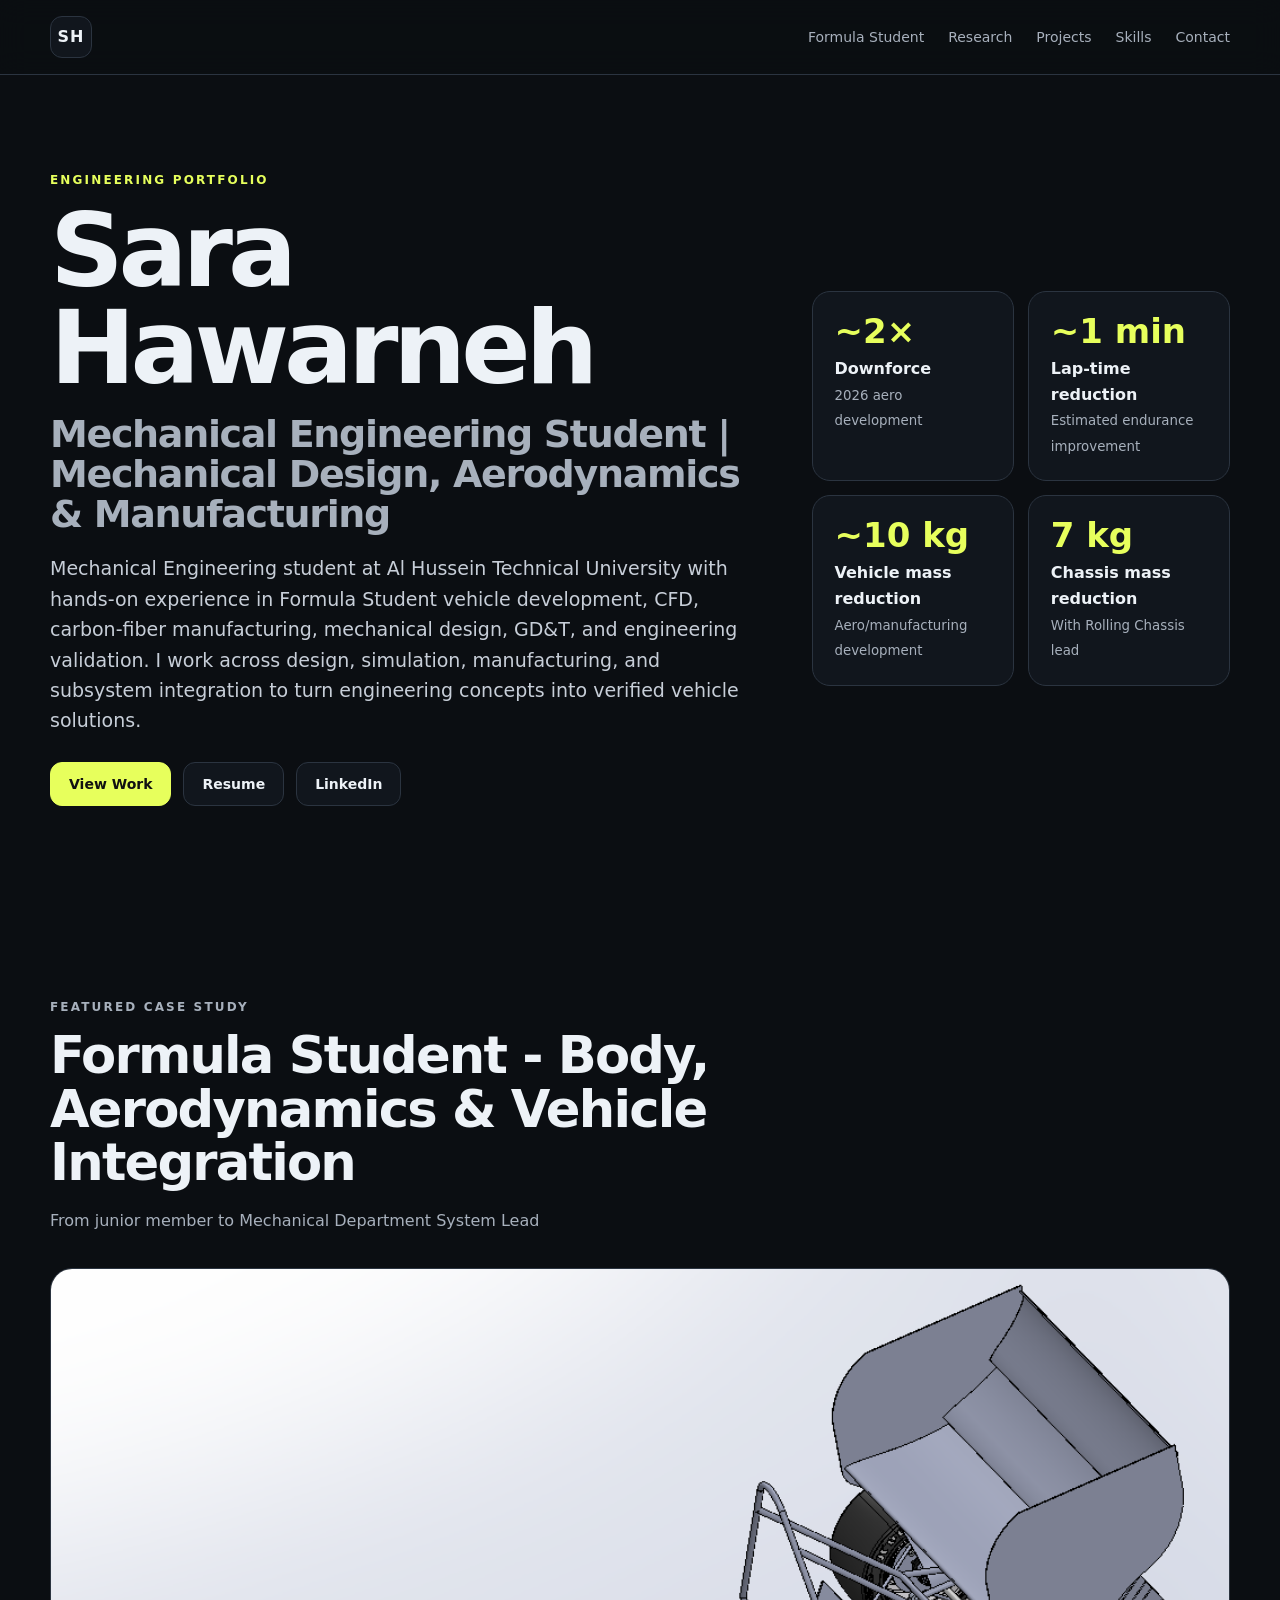
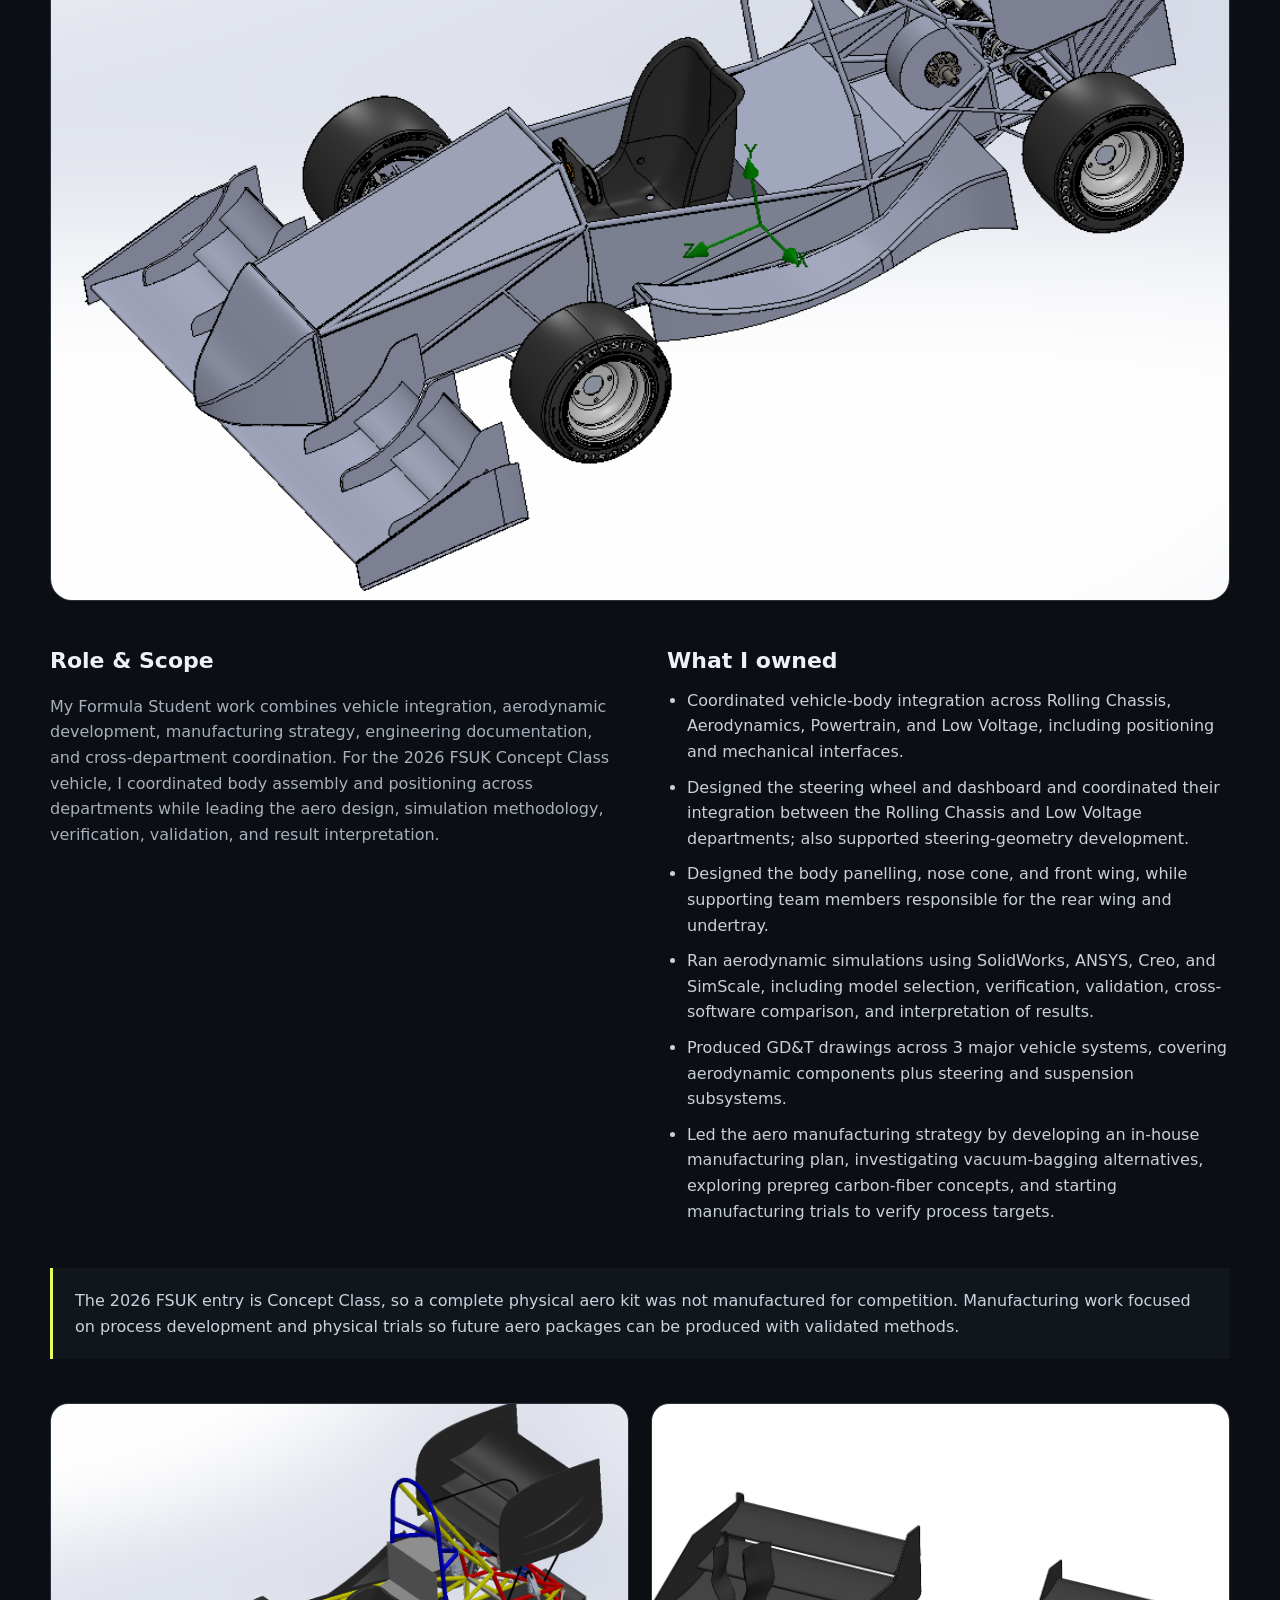
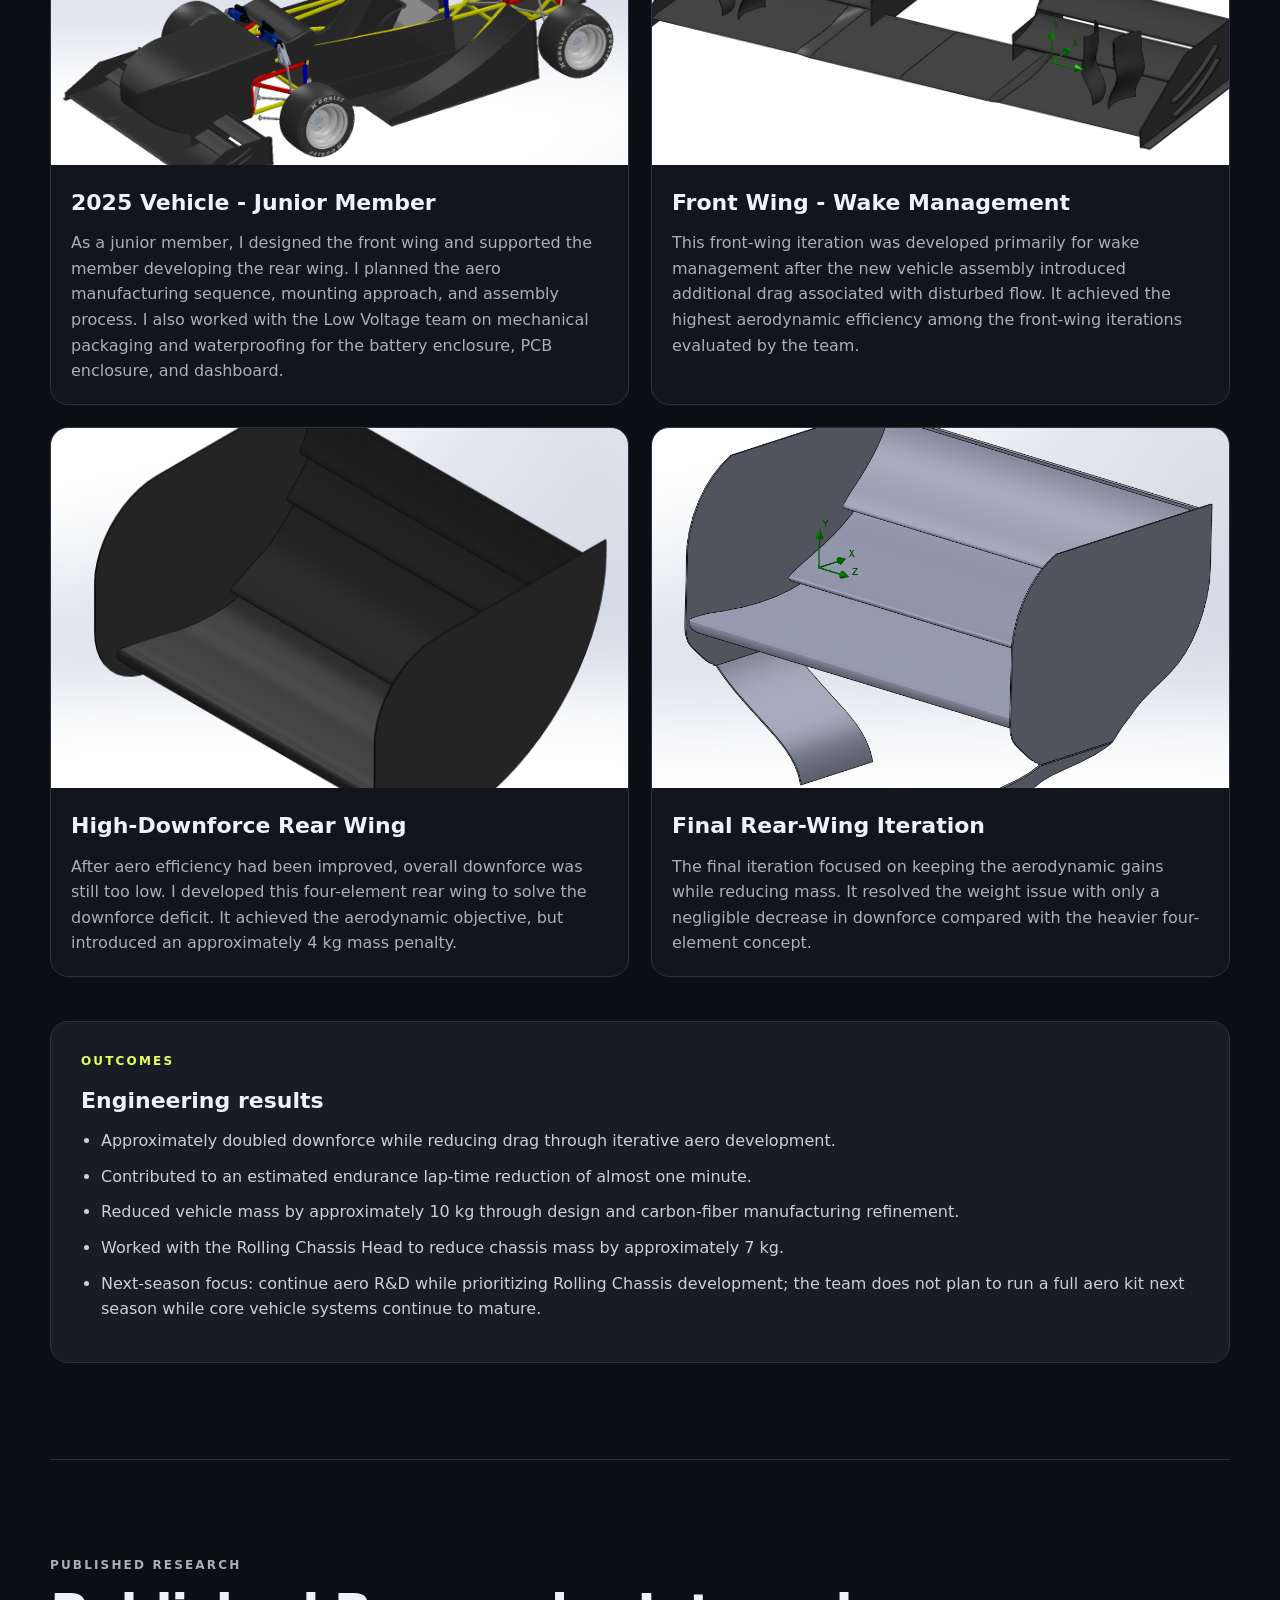
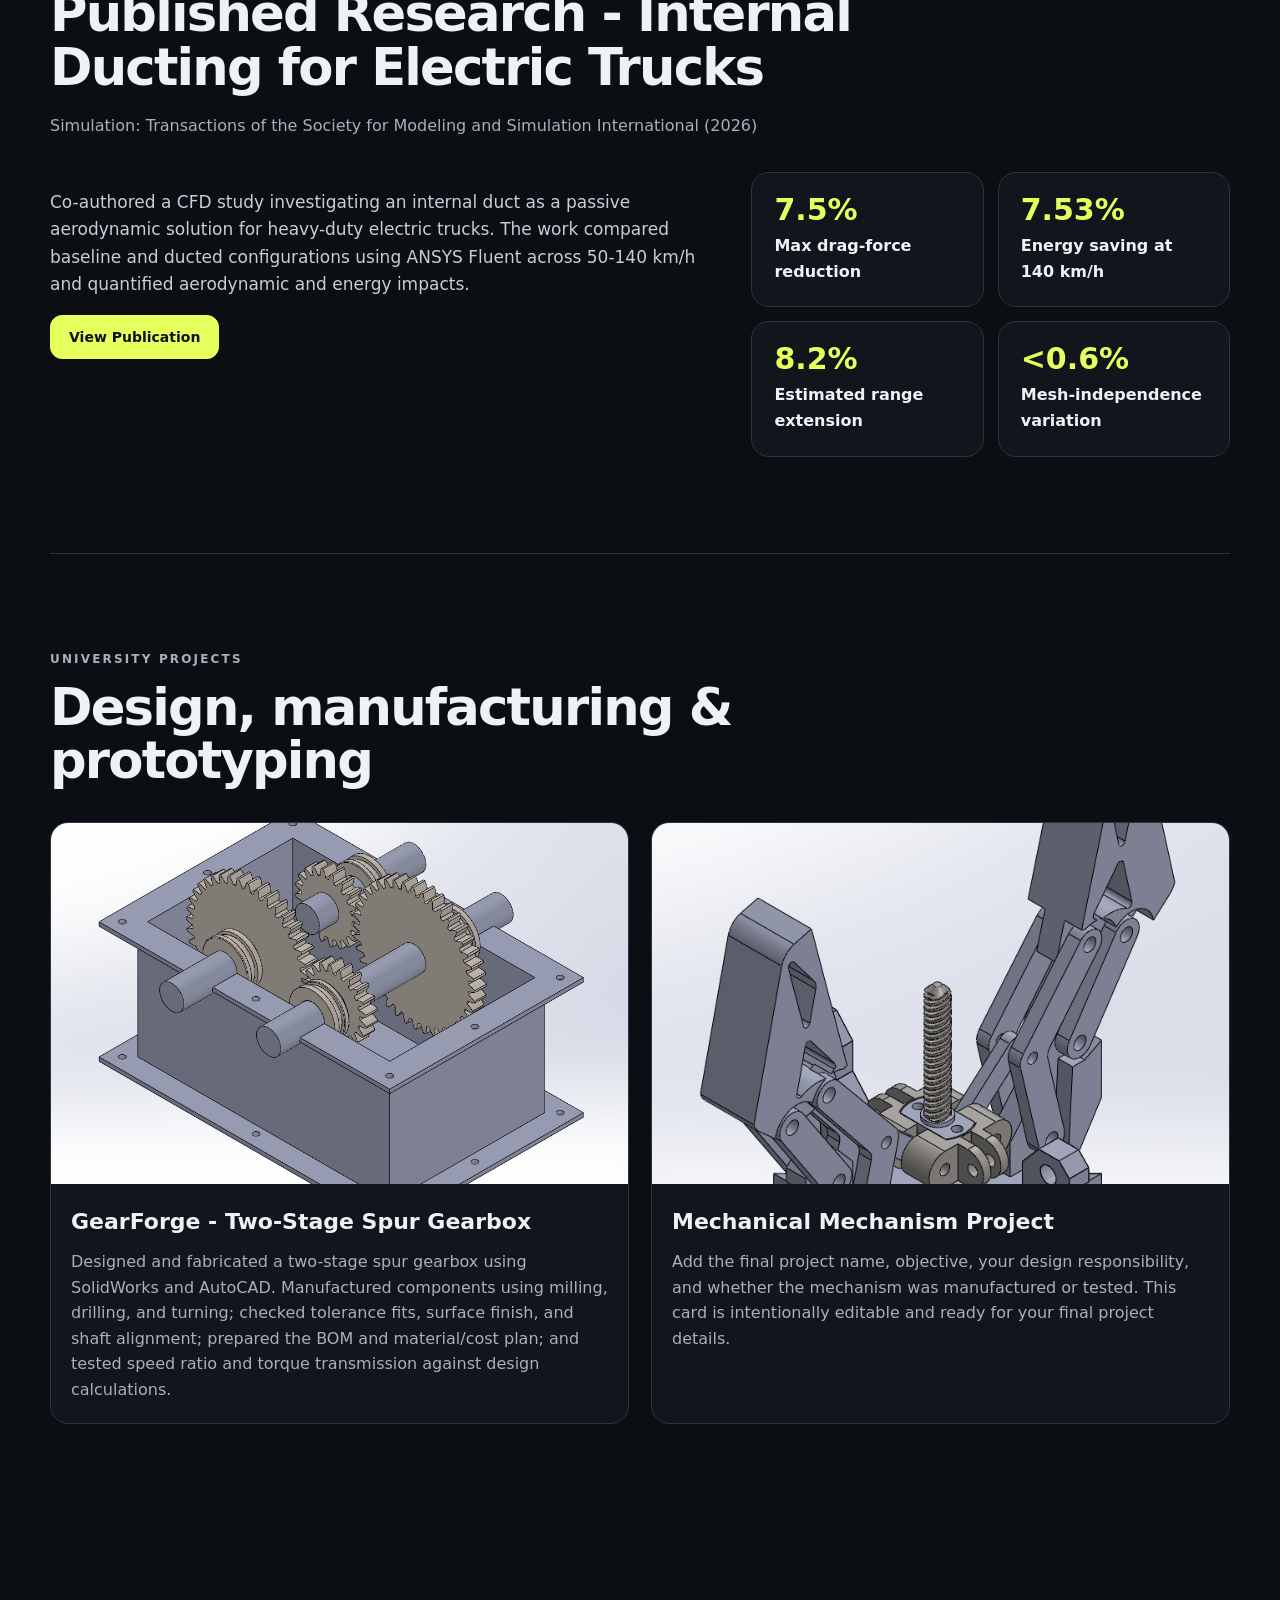
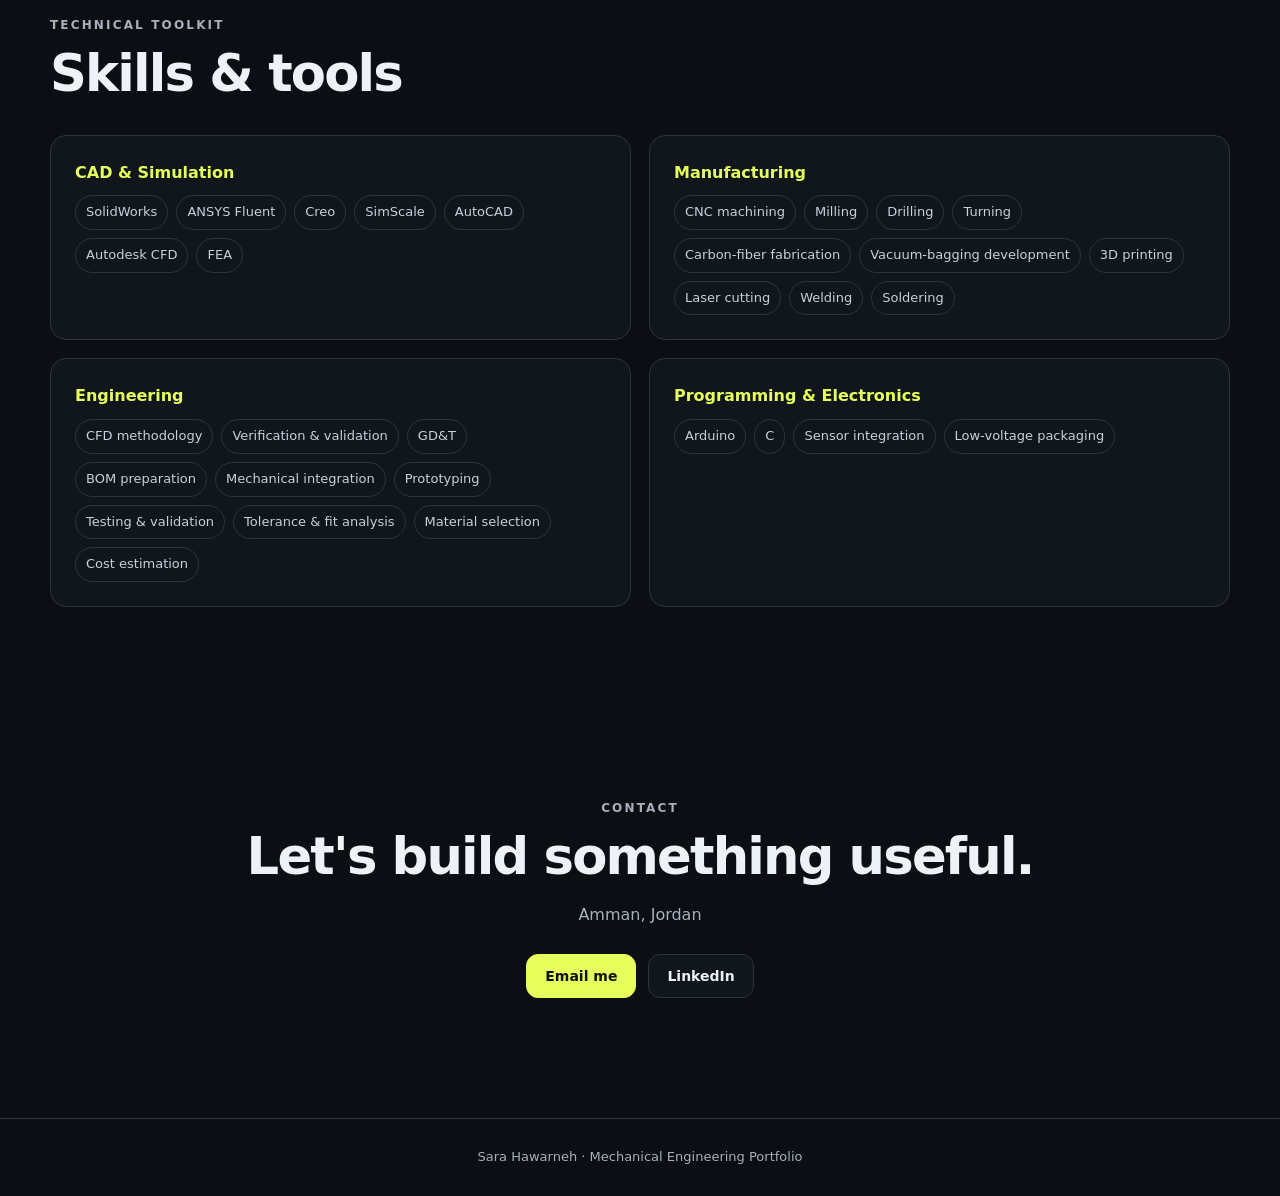
==== index.html @ 1d87c18b "Refresh portfolio assets and bypass cached placeholders" ====
<!doctype html>
<html lang="en">
<head>
  <meta charset="utf-8" />
  <meta name="viewport" content="width=device-width, initial-scale=1" />
  <meta name="description" content="Sara Hawarneh - Mechanical Engineering Portfolio" />
  <title>Sara Hawarneh | Engineering Portfolio</title>
  <link rel="stylesheet" href="styles.css?v=20260918-1735" />
</head>
<body>
  <header class="site-header">
    <a href="#top" class="brand">SH</a>
    <nav>
      <a href="#formula">Formula Student</a>
      <a href="#research">Research</a>
      <a href="#projects">Projects</a>
      <a href="#skills">Skills</a>
      <a href="#contact">Contact</a>
    </nav>
  </header>

  <main id="top">
    <section class="hero section-shell">
      <div class="hero-copy">
        <p class="eyebrow">ENGINEERING PORTFOLIO</p>
        <h1 id="name"></h1>
        <h2 id="role"></h2>
        <p id="intro" class="lede"></p>
        <div class="cta-row">
          <a class="button primary" href="#formula">View Work</a>
          <a id="resumeLink" class="button" href="#" target="_blank">Resume</a>
          <a id="linkedinLink" class="button" href="#" target="_blank" rel="noreferrer">LinkedIn</a>
        </div>
      </div>
      <div id="metricGrid" class="metric-grid"></div>
    </section>

    <section id="formula" class="case-study section-shell">
      <div class="section-heading">
        <p class="eyebrow">FEATURED CASE STUDY</p>
        <h2 id="fsTitle"></h2>
        <p id="fsSubtitle"></p>
      </div>
      <div class="hero-visual"><img id="fsHero" alt="2026 Formula Student body assembly" /></div>
      <div class="two-col narrative">
        <div>
          <h3>Role & Scope</h3>
          <p id="fsOverview"></p>
        </div>
        <div>
          <h3>What I owned</h3>
          <ul id="fsResponsibilities" class="clean-list"></ul>
        </div>
      </div>
      <div class="note" id="conceptNote"></div>
      <div id="developmentGrid" class="development-grid"></div>
      <div class="results-panel">
        <p class="eyebrow">OUTCOMES</p>
        <h3>Engineering results</h3>
        <ul id="fsResults" class="clean-list"></ul>
      </div>
    </section>

    <section id="research" class="section-shell research-block">
      <div class="section-heading">
        <p class="eyebrow">PUBLISHED RESEARCH</p>
        <h2 id="researchTitle"></h2>
        <p id="researchJournal"></p>
      </div>
      <div class="research-layout">
        <div>
          <p id="researchSummary" class="lede small"></p>
          <a id="doiLink" class="button primary" href="#" target="_blank" rel="noreferrer">View Publication</a>
        </div>
        <div id="researchMetrics" class="metric-grid compact"></div>
      </div>
    </section>

    <section id="projects" class="section-shell">
      <div class="section-heading">
        <p class="eyebrow">UNIVERSITY PROJECTS</p>
        <h2>Design, manufacturing & prototyping</h2>
      </div>
      <div id="projectGrid" class="project-grid"></div>
    </section>

    <section id="skills" class="section-shell">
      <div class="section-heading">
        <p class="eyebrow">TECHNICAL TOOLKIT</p>
        <h2>Skills & tools</h2>
      </div>
      <div id="skillsGrid" class="skills-grid"></div>
    </section>

    <section id="contact" class="section-shell contact-block">
      <p class="eyebrow">CONTACT</p>
      <h2>Let's build something useful.</h2>
      <p id="location"></p>
      <div class="cta-row">
        <a id="emailLink" class="button primary" href="#">Email me</a>
        <a id="linkedinLink2" class="button" href="#" target="_blank" rel="noreferrer">LinkedIn</a>
      </div>
    </section>
  </main>

  <footer><span id="footerName"></span> · Mechanical Engineering Portfolio</footer>
  <script src="content.js?v=20260918-1735"></script>
  <script src="script.js?v=20260918-1735"></script>
</body>
</html>
---- styles.css ----
:root {
  --bg: #0b0e12;
  --panel: #11161d;
  --panel-2: #171d25;
  --text: #edf2f7;
  --muted: #a7b0bc;
  --line: #2b3440;
  --accent: #e7ff5c;
  --accent-soft: #cde84e;
  --max: 1180px;
}
* { box-sizing: border-box; }
html { scroll-behavior: smooth; }
body { margin: 0; font-family: Inter, ui-sans-serif, system-ui, -apple-system, BlinkMacSystemFont, "Segoe UI", sans-serif; background: var(--bg); color: var(--text); line-height: 1.6; }
a { color: inherit; text-decoration: none; }
img { width: 100%; display: block; }
.site-header { position: sticky; top: 0; z-index: 20; display: flex; align-items: center; justify-content: space-between; padding: 16px max(24px, calc((100vw - var(--max)) / 2)); background: color-mix(in srgb, var(--bg) 86%, transparent); border-bottom: 1px solid var(--line); backdrop-filter: blur(14px); }
.brand { width: 42px; height: 42px; border: 1px solid var(--line); border-radius: 12px; display: grid; place-items: center; font-weight: 800; letter-spacing: .06em; background: var(--panel); }
nav { display: flex; gap: 24px; font-size: 14px; color: var(--muted); }
nav a:hover { color: var(--text); }
.section-shell { width: min(var(--max), calc(100% - 40px)); margin: 0 auto; padding: 96px 0; }
.hero { min-height: 82vh; display: grid; grid-template-columns: 1.25fr .75fr; gap: 64px; align-items: center; }
.eyebrow { color: var(--accent); font-size: 12px; letter-spacing: .18em; font-weight: 800; margin: 0 0 12px; }
h1 { font-size: clamp(54px, 8vw, 104px); line-height: .95; letter-spacing: -.05em; margin: 0 0 18px; }
h2 { font-size: clamp(30px, 4vw, 52px); line-height: 1.05; letter-spacing: -.035em; margin: 0 0 18px; }
h3 { font-size: 22px; margin: 0 0 10px; }
.hero h2 { color: var(--muted); max-width: 760px; font-size: clamp(24px, 3vw, 38px); }
.lede { color: #c7ced8; font-size: 19px; max-width: 820px; }
.lede.small { font-size: 17px; }
.cta-row { display: flex; flex-wrap: wrap; gap: 12px; margin-top: 26px; }
.button { display: inline-flex; align-items: center; justify-content: center; min-height: 44px; padding: 0 18px; border: 1px solid var(--line); border-radius: 12px; background: var(--panel); font-weight: 700; font-size: 14px; }
.button:hover { border-color: #55606d; transform: translateY(-1px); }
.button.primary { background: var(--accent); color: #111; border-color: var(--accent); }
.metric-grid { display: grid; grid-template-columns: repeat(2, 1fr); gap: 14px; }
.metric-card { padding: 22px; border: 1px solid var(--line); background: var(--panel); border-radius: 18px; }
.metric-card strong { display: block; font-size: 34px; line-height: 1; color: var(--accent); margin-bottom: 8px; }
.metric-card span { display: block; font-weight: 700; }
.metric-card small { color: var(--muted); }
.section-heading { max-width: 860px; margin-bottom: 34px; }
.section-heading p { color: var(--muted); }
.hero-visual { border-radius: 22px; overflow: hidden; border: 1px solid var(--line); background: #e9edf4; }
.two-col { display: grid; grid-template-columns: 1fr 1fr; gap: 54px; }
.narrative { margin-top: 42px; }
.narrative p { color: var(--muted); }
.clean-list { margin: 0; padding-left: 20px; color: #c9d0d9; }
.clean-list li { margin-bottom: 10px; }
.note { margin: 34px 0 0; padding: 20px 22px; border-left: 3px solid var(--accent); background: var(--panel); color: #cbd2db; }
.development-grid { display: grid; grid-template-columns: repeat(2, 1fr); gap: 22px; margin-top: 44px; }
.dev-card, .project-card { border: 1px solid var(--line); background: var(--panel); border-radius: 18px; overflow: hidden; }
.dev-card img, .project-card img { aspect-ratio: 16/10; object-fit: cover; background: #eef1f6; }
.card-copy { padding: 20px; }
.card-copy p { color: var(--muted); margin: 8px 0 0; }
.results-panel { margin-top: 44px; padding: 30px; border-radius: 18px; background: var(--panel-2); border: 1px solid var(--line); }
.research-block { border-top: 1px solid var(--line); border-bottom: 1px solid var(--line); }
.research-layout { display: grid; grid-template-columns: 1.15fr .85fr; gap: 54px; align-items: start; }
.metric-grid.compact .metric-card strong { font-size: 30px; }
.project-grid { display: grid; grid-template-columns: repeat(2, 1fr); gap: 22px; }
.skills-grid { display: grid; grid-template-columns: repeat(2, 1fr); gap: 18px; }
.skill-card { padding: 24px; border: 1px solid var(--line); background: var(--panel); border-radius: 16px; }
.skill-card h3 { color: var(--accent); font-size: 16px; }
.tags { display: flex; flex-wrap: wrap; gap: 8px; }
.tag { border: 1px solid var(--line); padding: 6px 10px; border-radius: 999px; color: #c8d0da; font-size: 13px; }
.contact-block { text-align: center; padding-bottom: 120px; }
.contact-block .cta-row { justify-content: center; }
.contact-block p { color: var(--muted); }
footer { border-top: 1px solid var(--line); text-align: center; color: var(--muted); padding: 28px 20px; font-size: 13px; }
@media (max-width: 820px) { nav { display: none; } .hero, .two-col, .research-layout { grid-template-columns: 1fr; } .hero { min-height: auto; padding-top: 72px; } .development-grid, .project-grid, .skills-grid { grid-template-columns: 1fr; } .metric-grid { grid-template-columns: repeat(2, 1fr); } .section-shell { padding: 72px 0; } }
@media (max-width: 520px) { .metric-grid { grid-template-columns: 1fr; } .section-shell { width: min(100% - 28px, var(--max)); } }
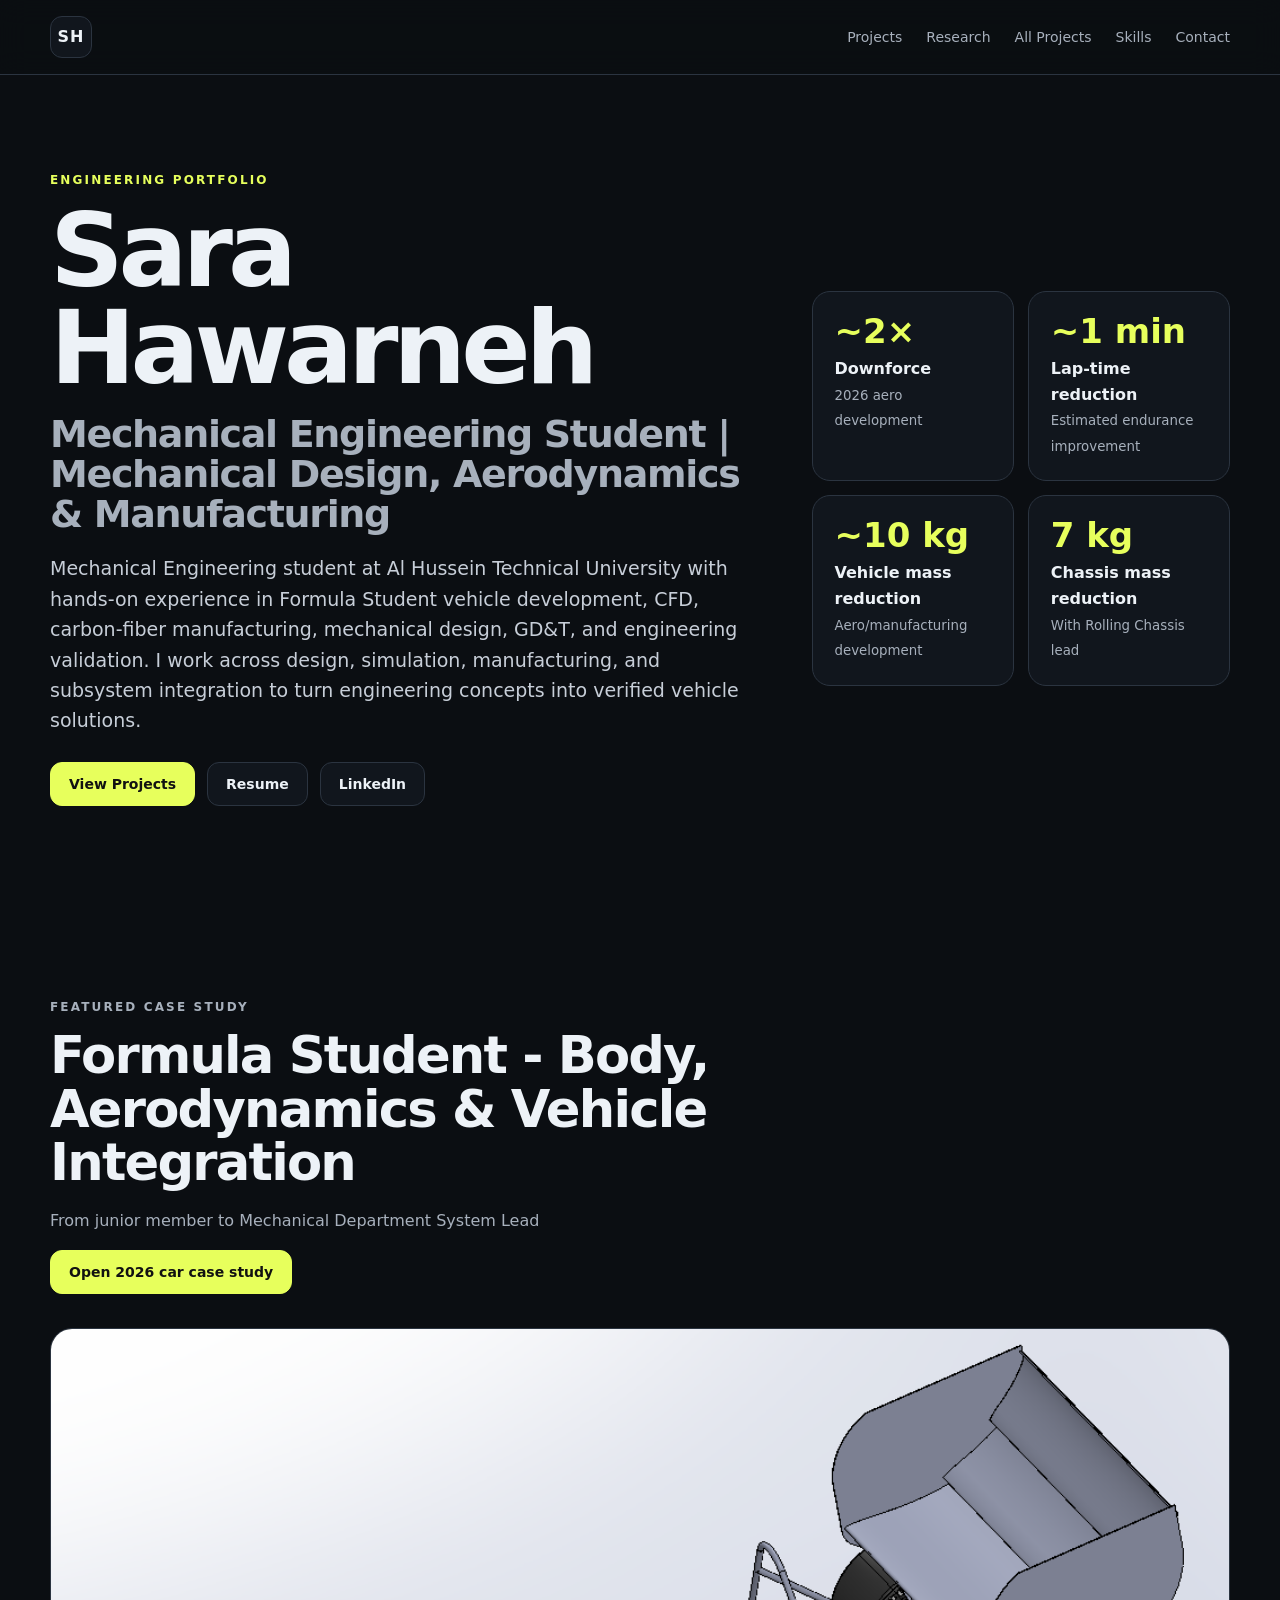
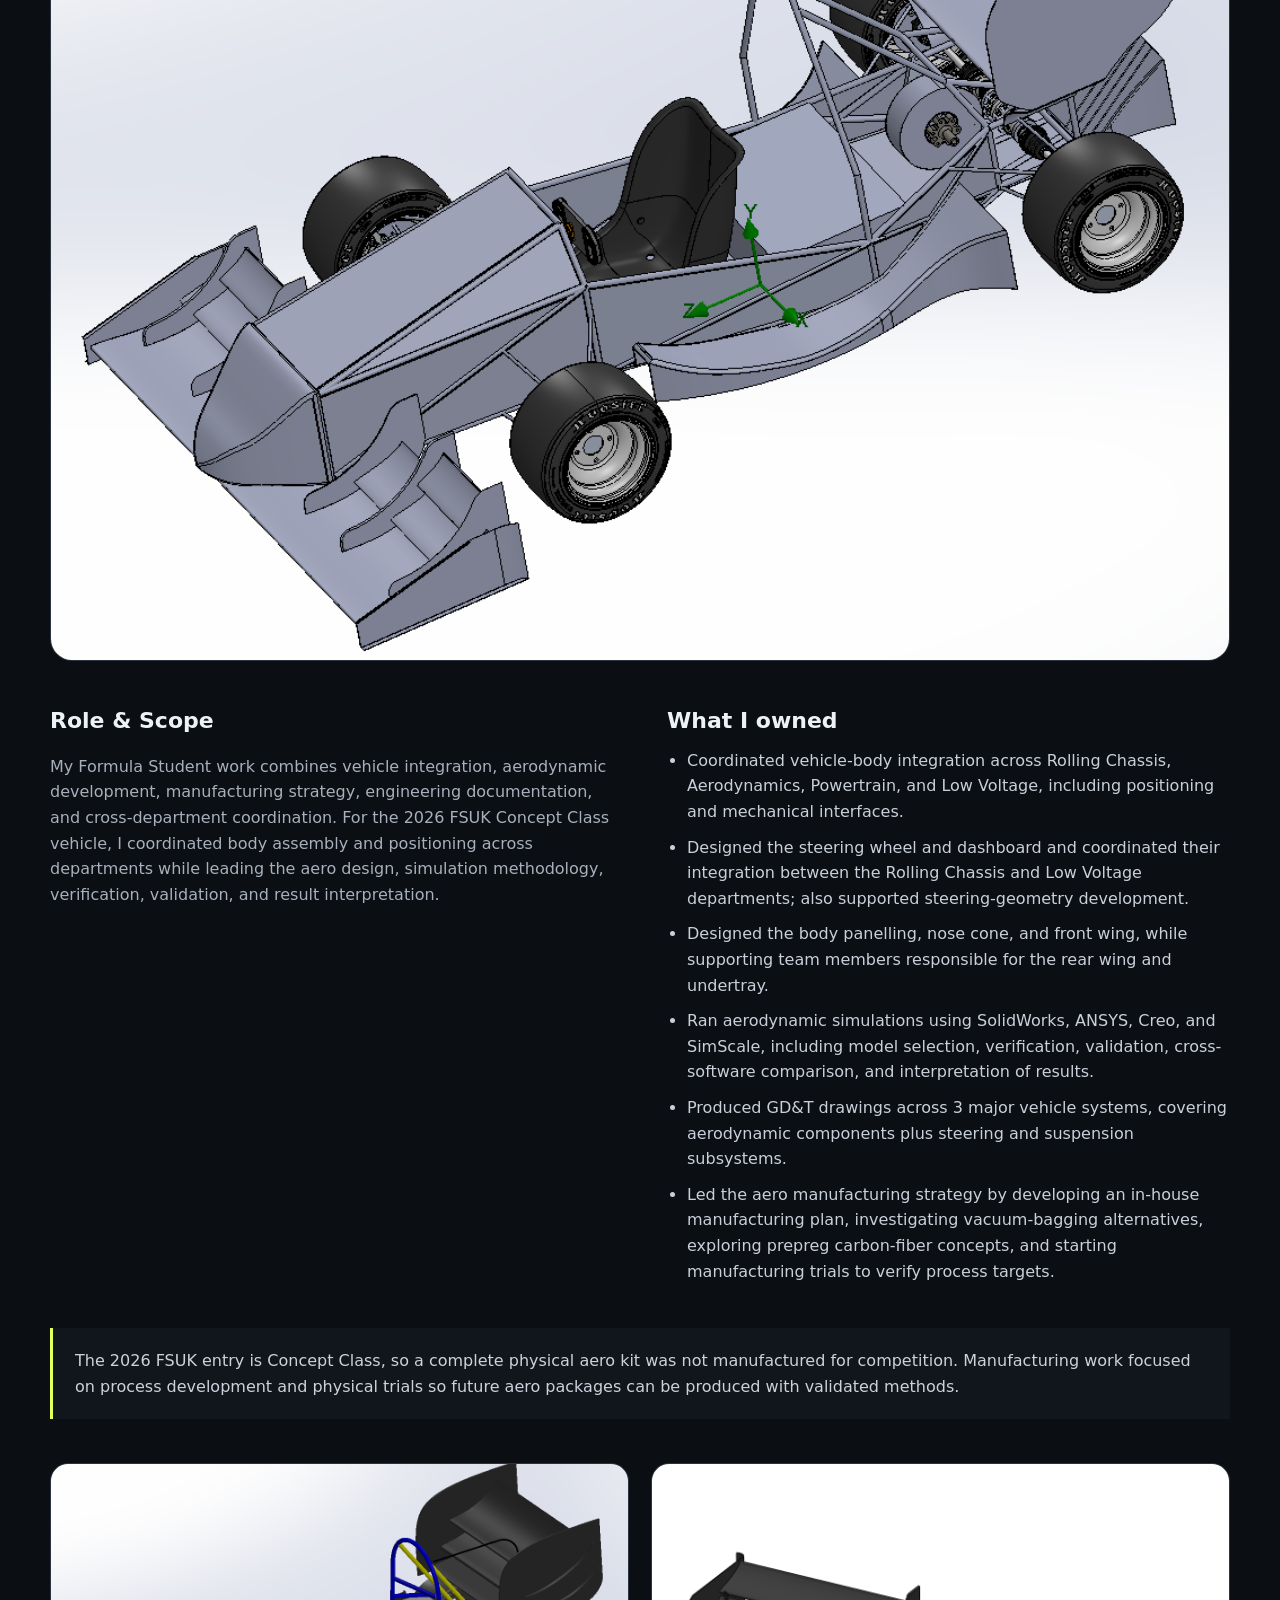
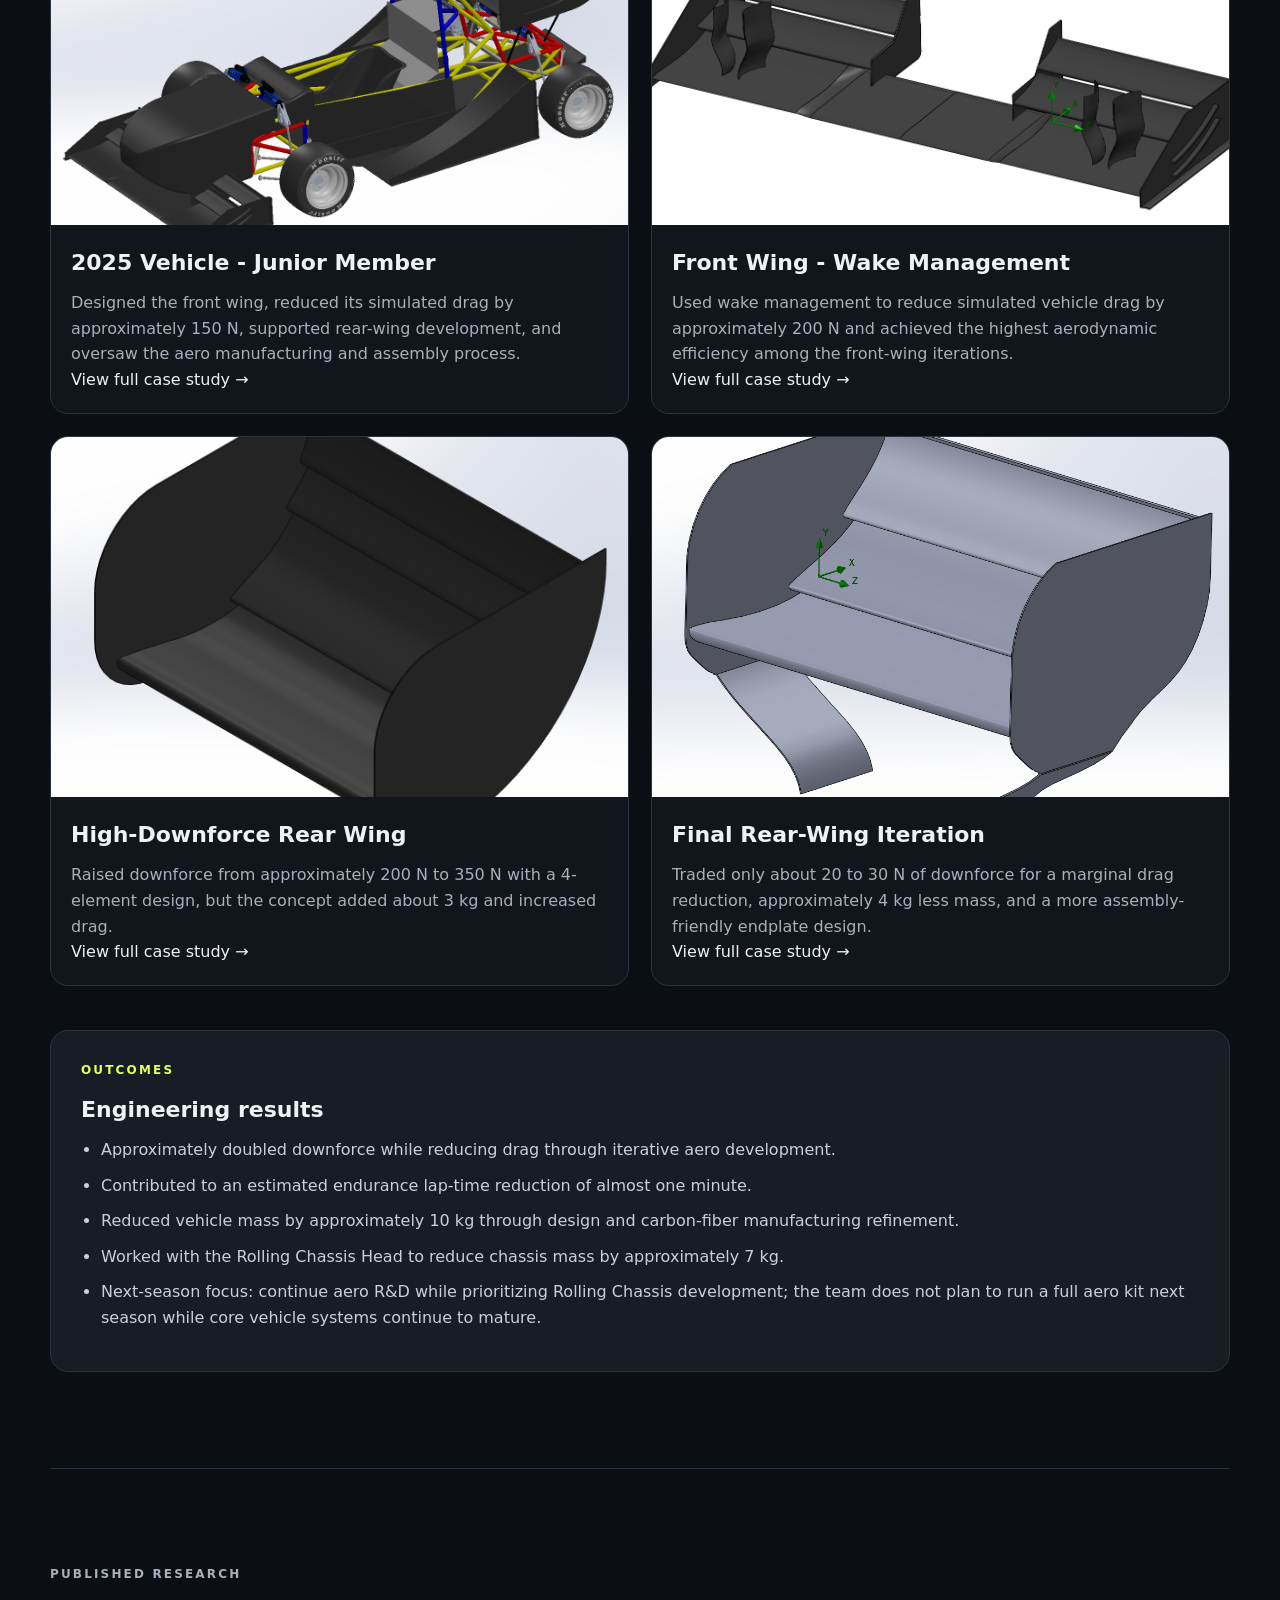
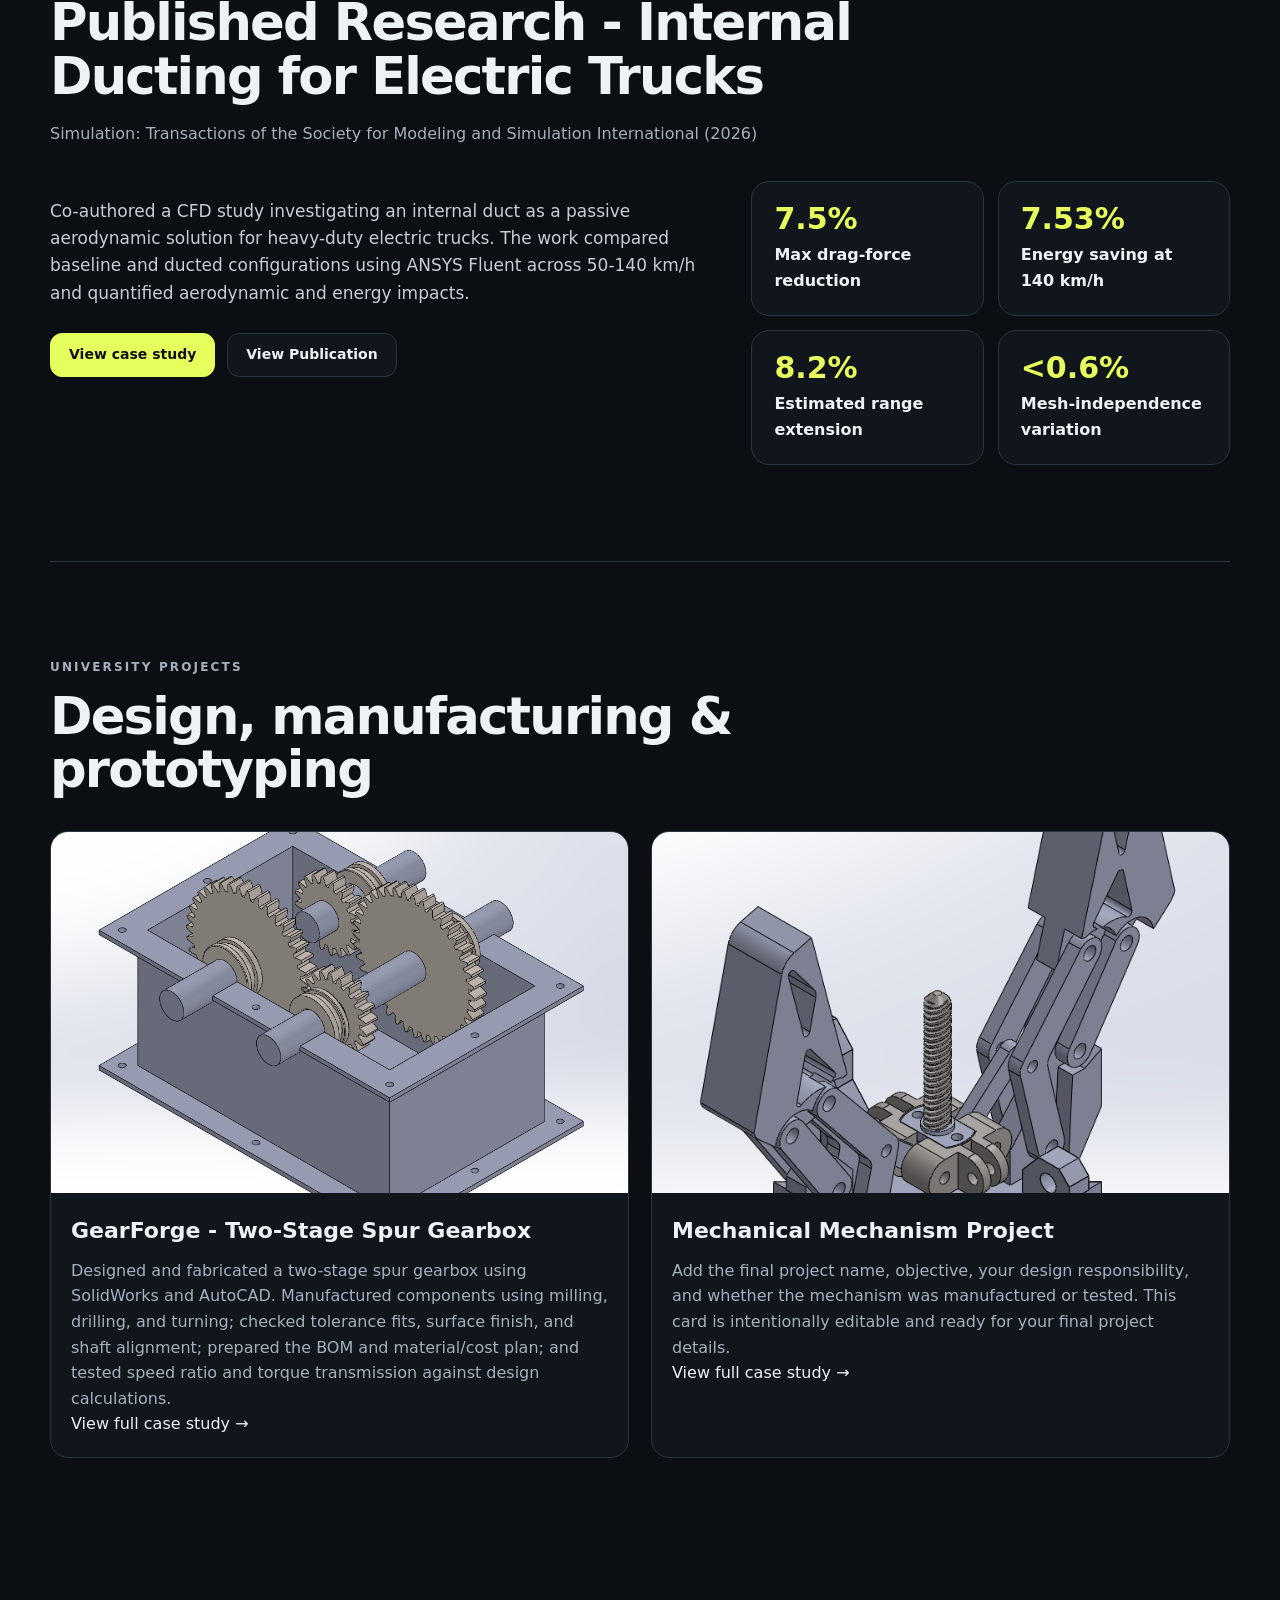
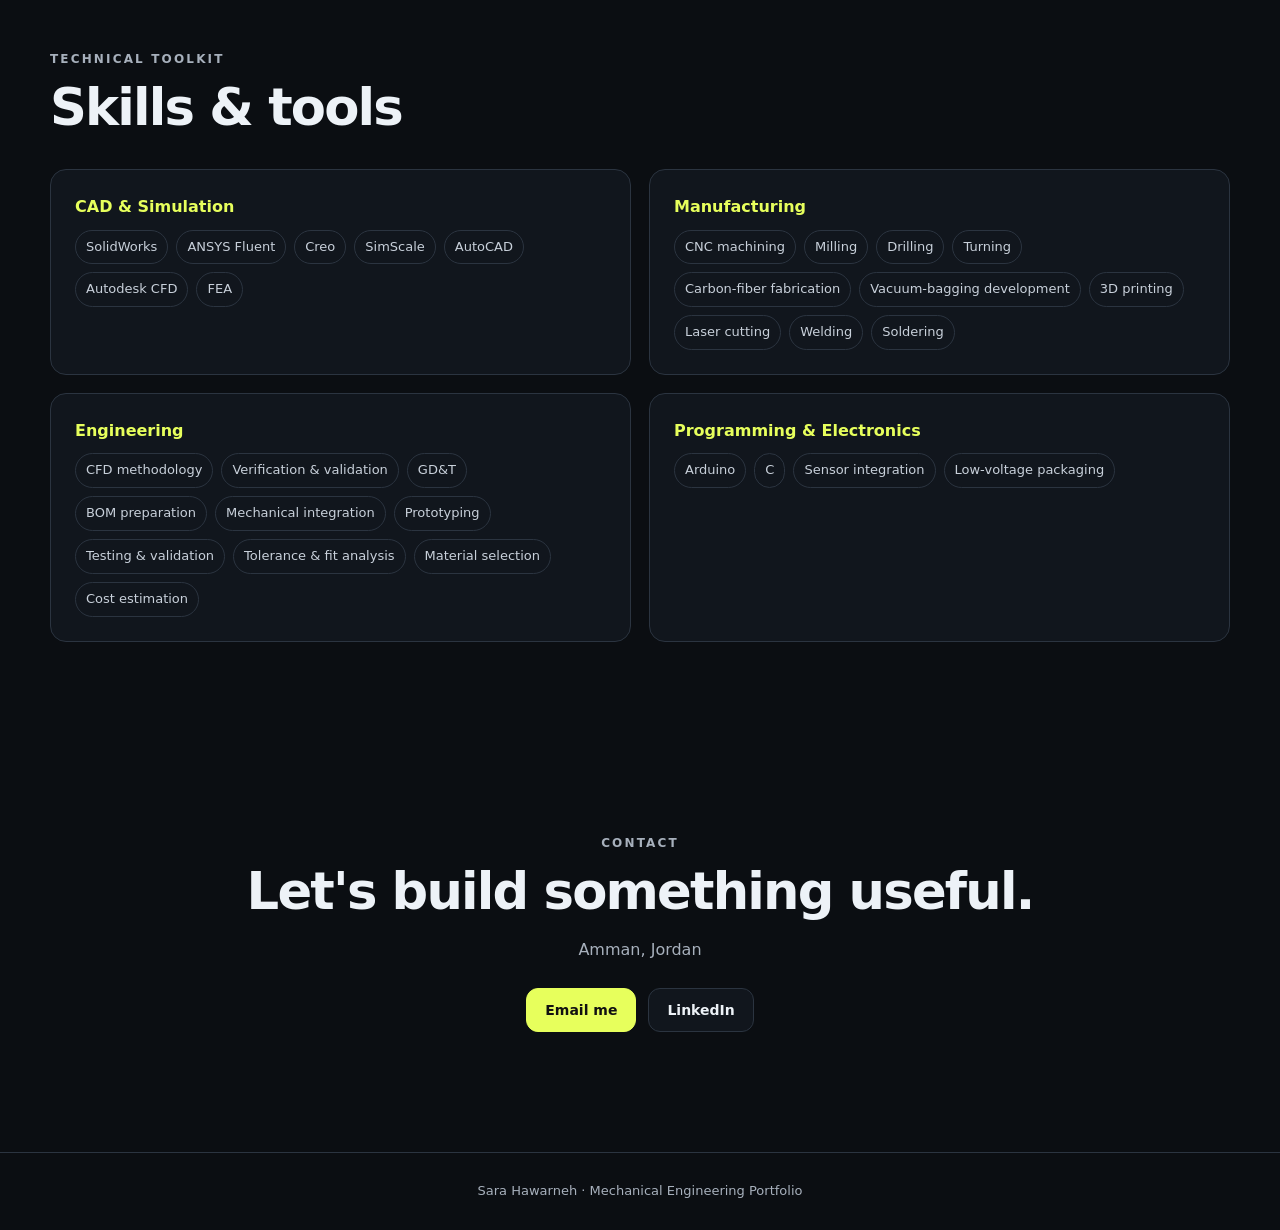
==== commit aeb08a2a: "Add project navigation and case-study links" ====
--- a/index.html
+++ b/index.html
@@ -5,15 +5,15 @@
   <meta name="viewport" content="width=device-width, initial-scale=1" />
   <meta name="description" content="Sara Hawarneh - Mechanical Engineering Portfolio" />
   <title>Sara Hawarneh | Engineering Portfolio</title>
-  <link rel="stylesheet" href="styles.css?v=20260918-1735" />
+  <link rel="stylesheet" href="styles.css?v=20260918-1805" />
 </head>
 <body>
   <header class="site-header">
     <a href="#top" class="brand">SH</a>
     <nav>
-      <a href="#formula">Formula Student</a>
+      <a href="projects.html">Projects</a>
       <a href="#research">Research</a>
-      <a href="#projects">Projects</a>
+      <a href="projects.html">All Projects</a>
       <a href="#skills">Skills</a>
       <a href="#contact">Contact</a>
     </nav>
@@ -27,7 +27,7 @@
         <h2 id="role"></h2>
         <p id="intro" class="lede"></p>
         <div class="cta-row">
-          <a class="button primary" href="#formula">View Work</a>
+          <a class="button primary" href="projects.html">View Projects</a>
           <a id="resumeLink" class="button" href="#" target="_blank">Resume</a>
           <a id="linkedinLink" class="button" href="#" target="_blank" rel="noreferrer">LinkedIn</a>
         </div>
@@ -39,7 +39,7 @@
       <div class="section-heading">
         <p class="eyebrow">FEATURED CASE STUDY</p>
         <h2 id="fsTitle"></h2>
-        <p id="fsSubtitle"></p>
+        <p id="fsSubtitle"></p><p><a class="button primary" href="projects/2026-formula-student.html">Open 2026 car case study</a></p>
       </div>
       <div class="hero-visual"><img id="fsHero" alt="2026 Formula Student body assembly" /></div>
       <div class="two-col narrative">
@@ -70,7 +70,7 @@
       <div class="research-layout">
         <div>
           <p id="researchSummary" class="lede small"></p>
-          <a id="doiLink" class="button primary" href="#" target="_blank" rel="noreferrer">View Publication</a>
+          <div class="cta-row"><a class="button primary" href="projects/published-research.html">View case study</a><a id="doiLink" class="button" href="#" target="_blank" rel="noreferrer">View Publication</a></div>
         </div>
         <div id="researchMetrics" class="metric-grid compact"></div>
       </div>
@@ -104,7 +104,8 @@
   </main>
 
   <footer><span id="footerName"></span> · Mechanical Engineering Portfolio</footer>
-  <script src="content.js?v=20260918-1735"></script>
-  <script src="script.js?v=20260918-1735"></script>
+  <script src="content.js?v=20260918-1805"></script>
+  <script src="script.js?v=20260918-1805"></script>
+  <!-- clean redeploy after custom domain removal -->
 </body>
 </html>
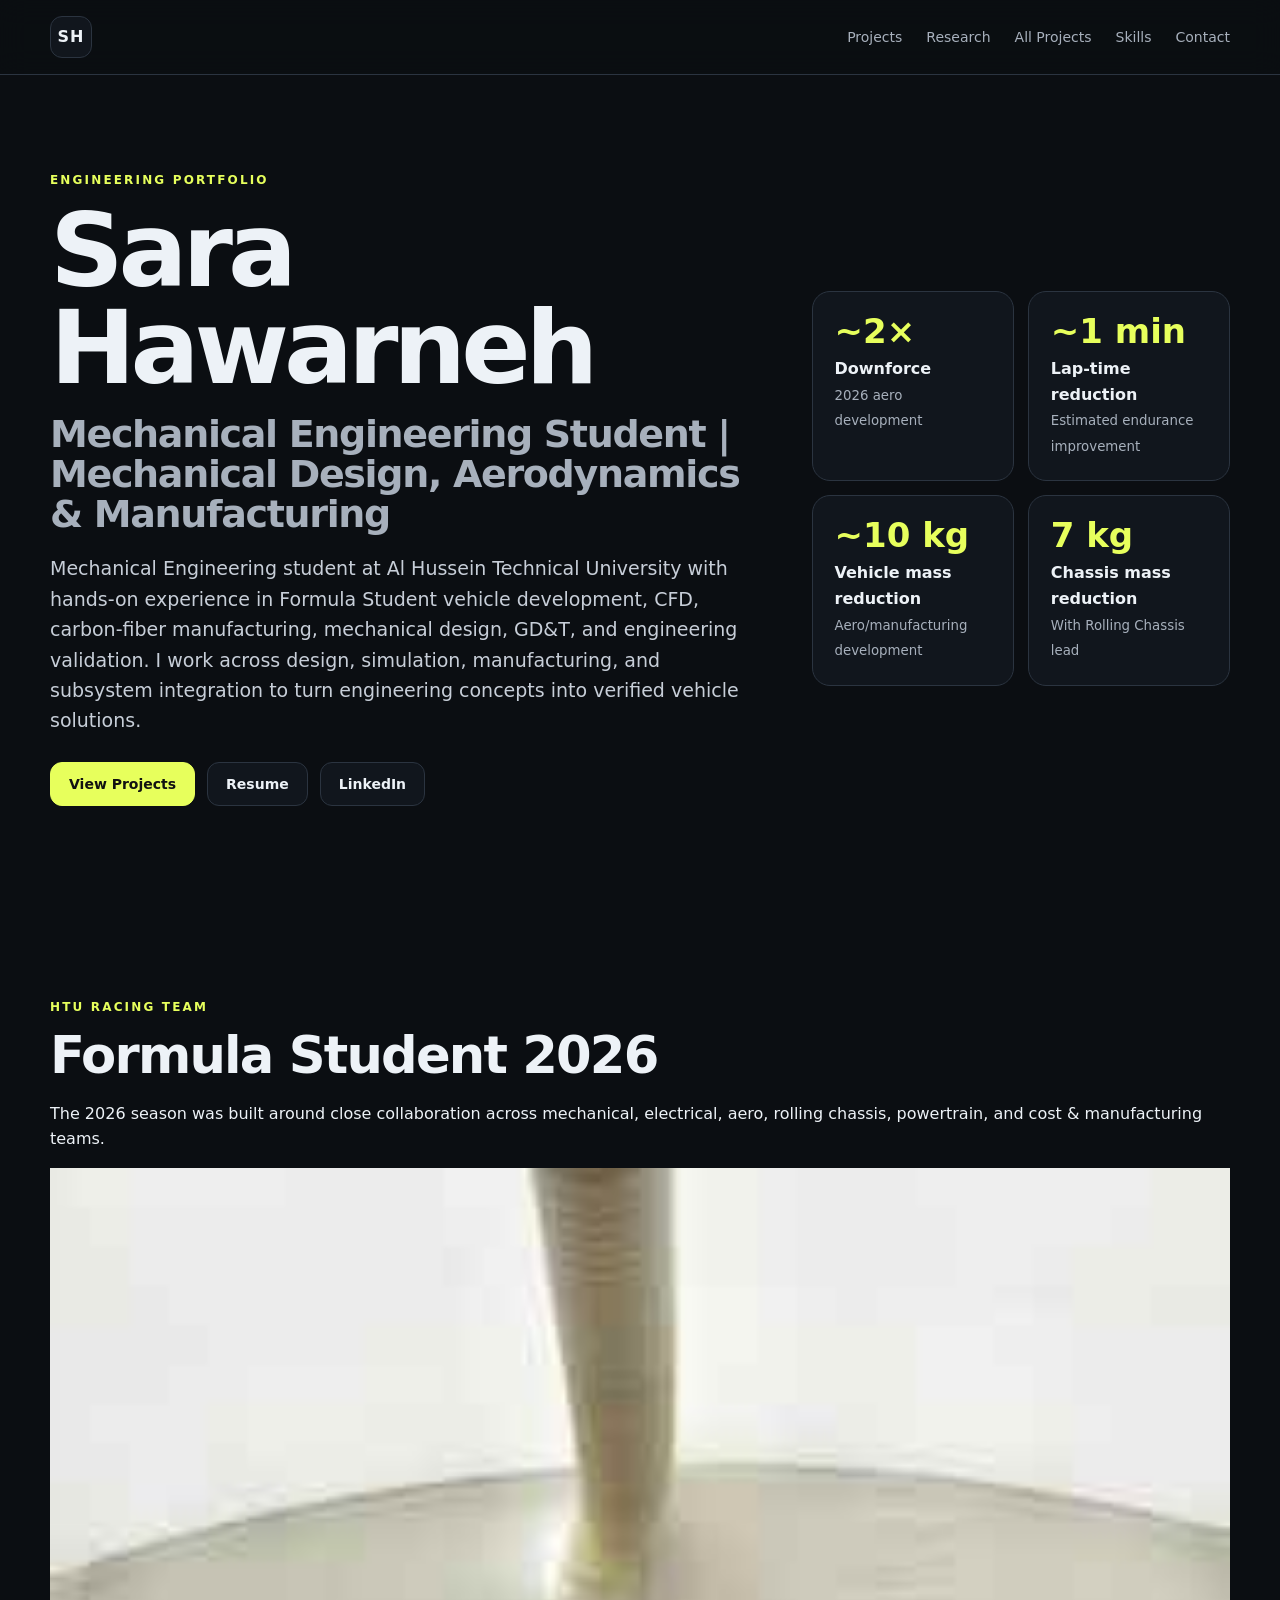
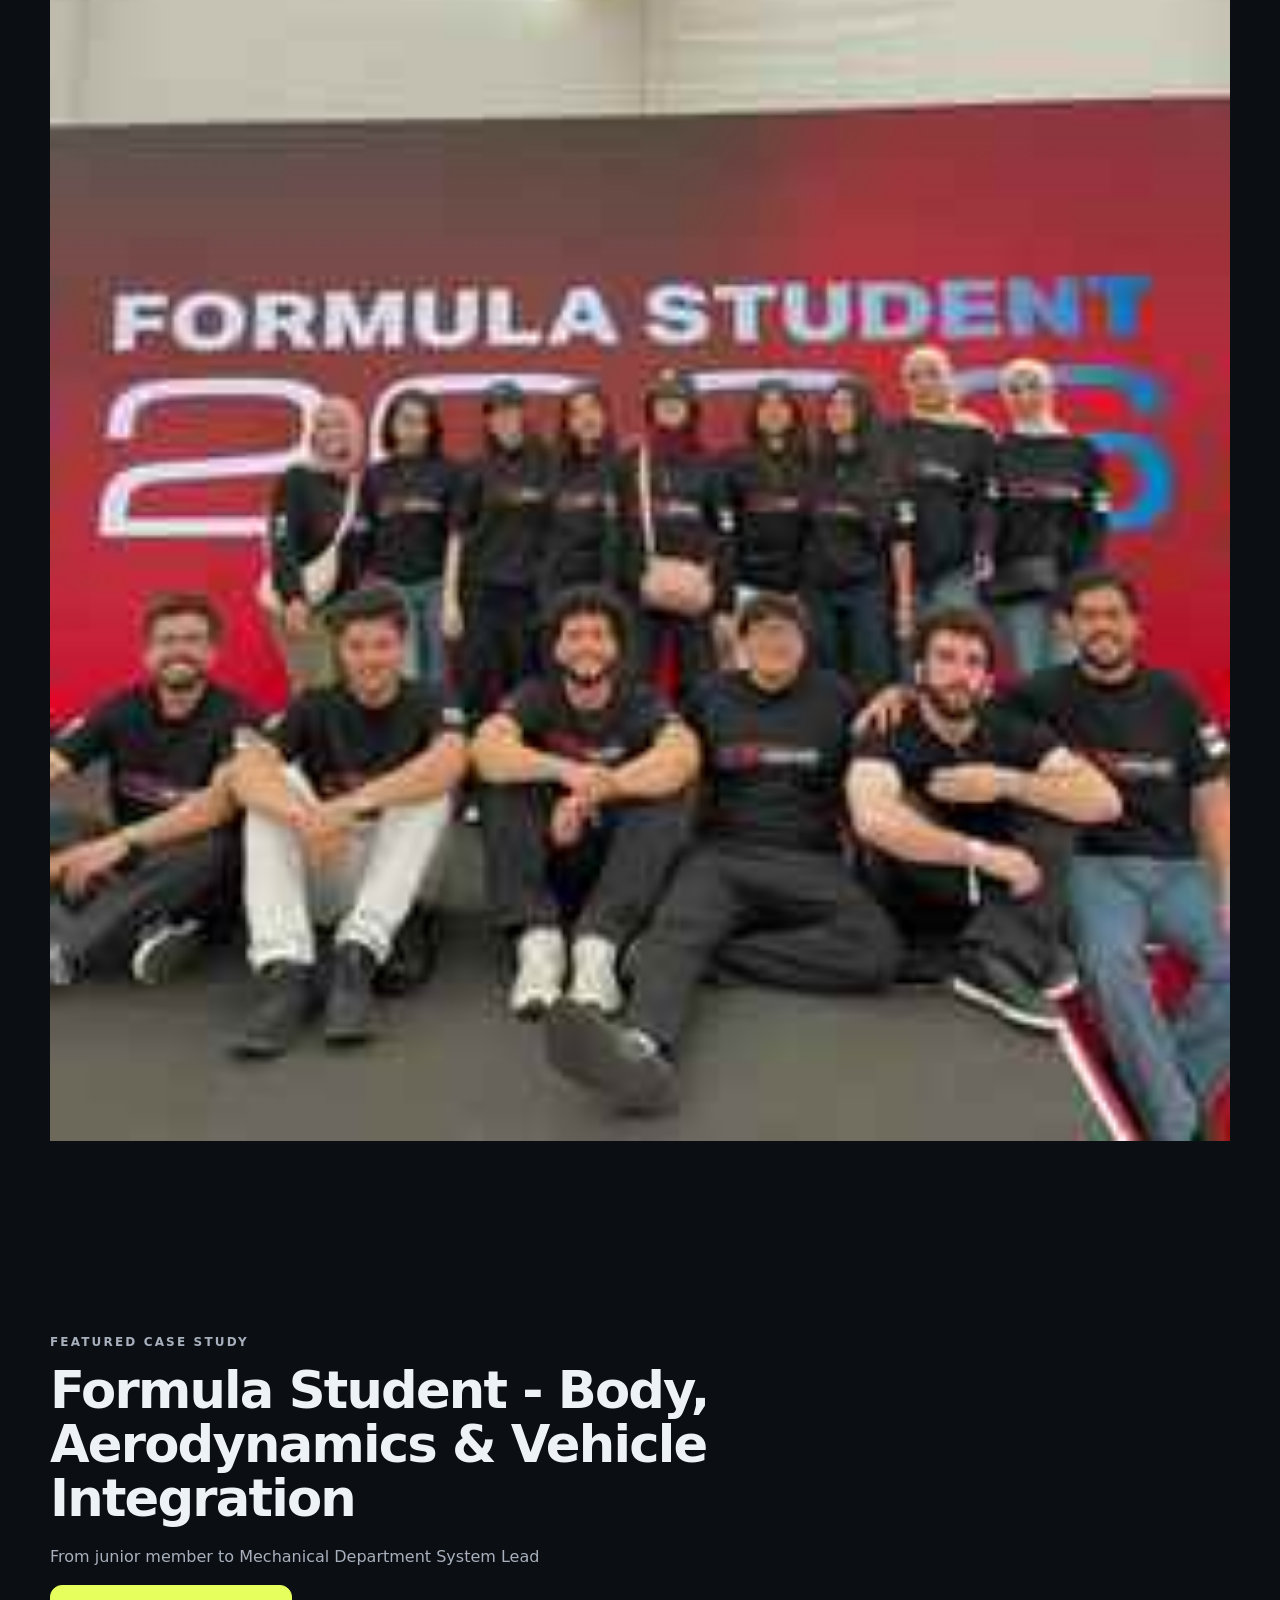
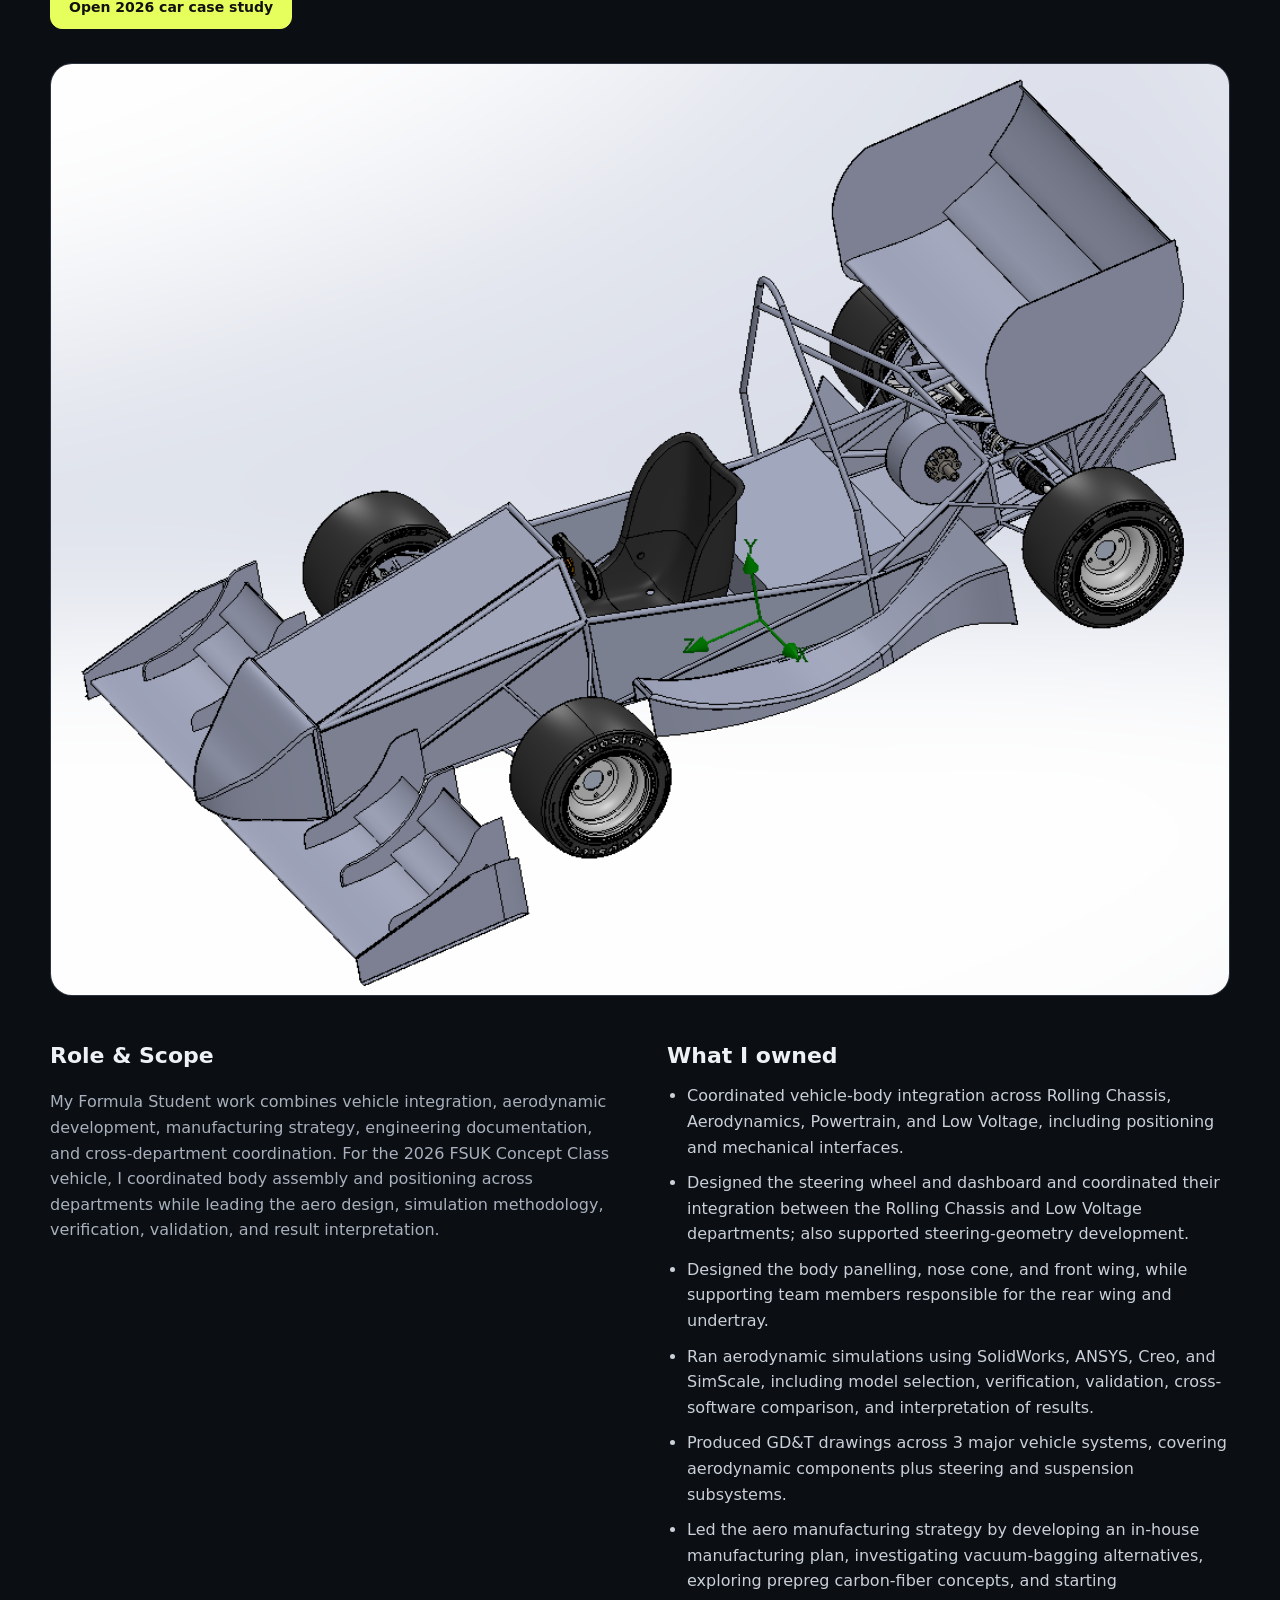
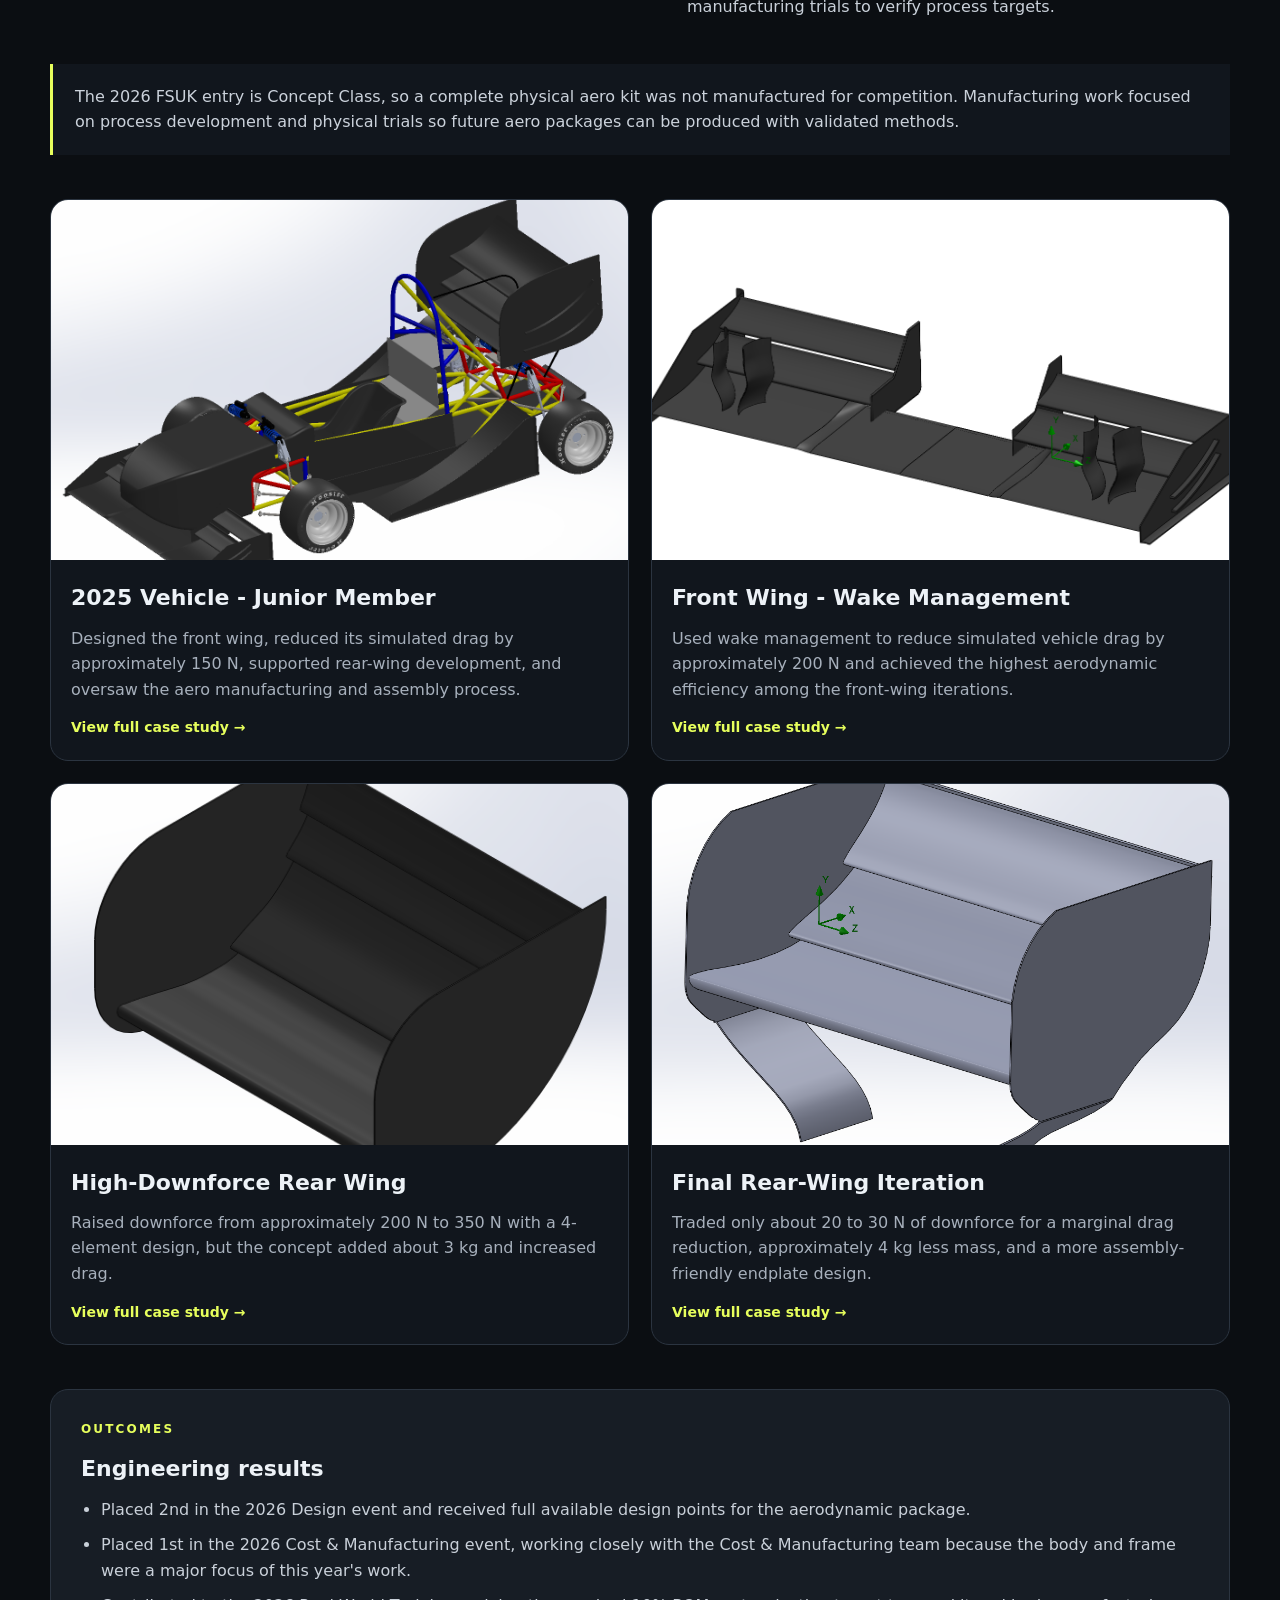
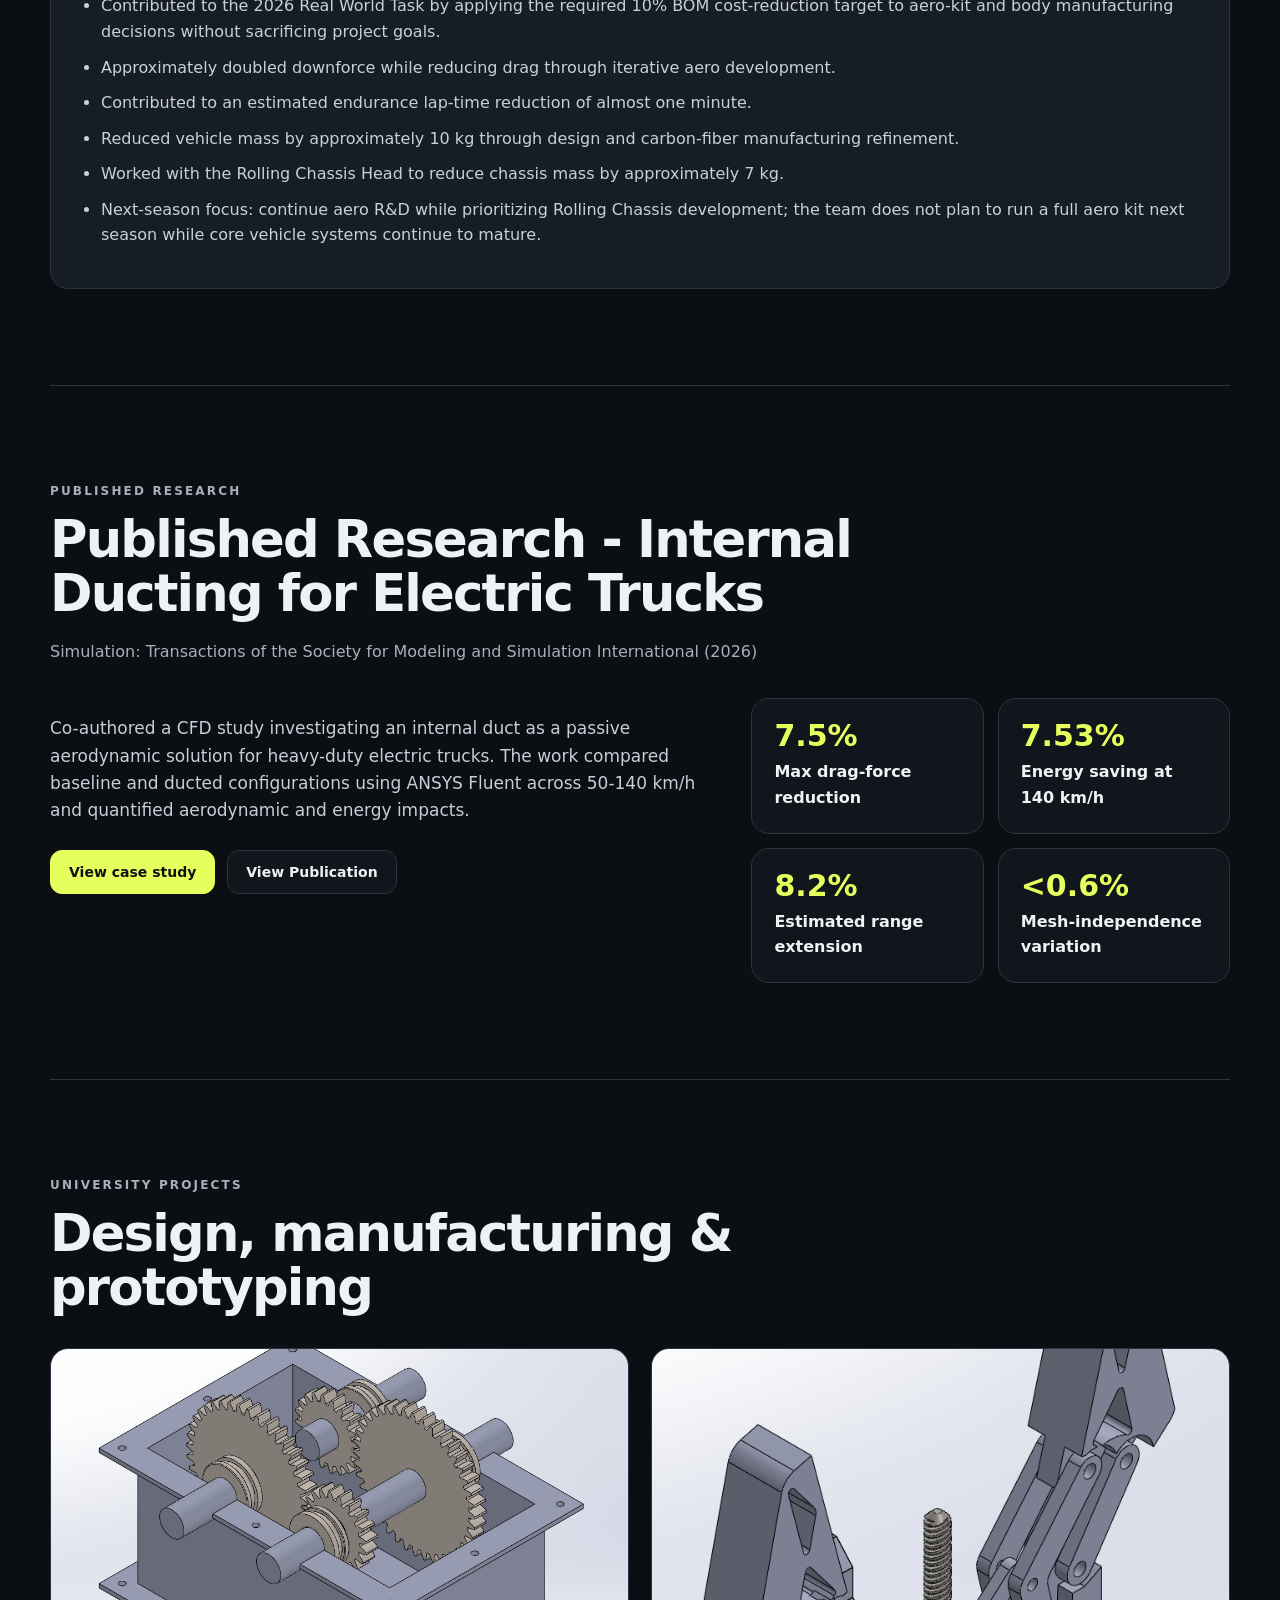
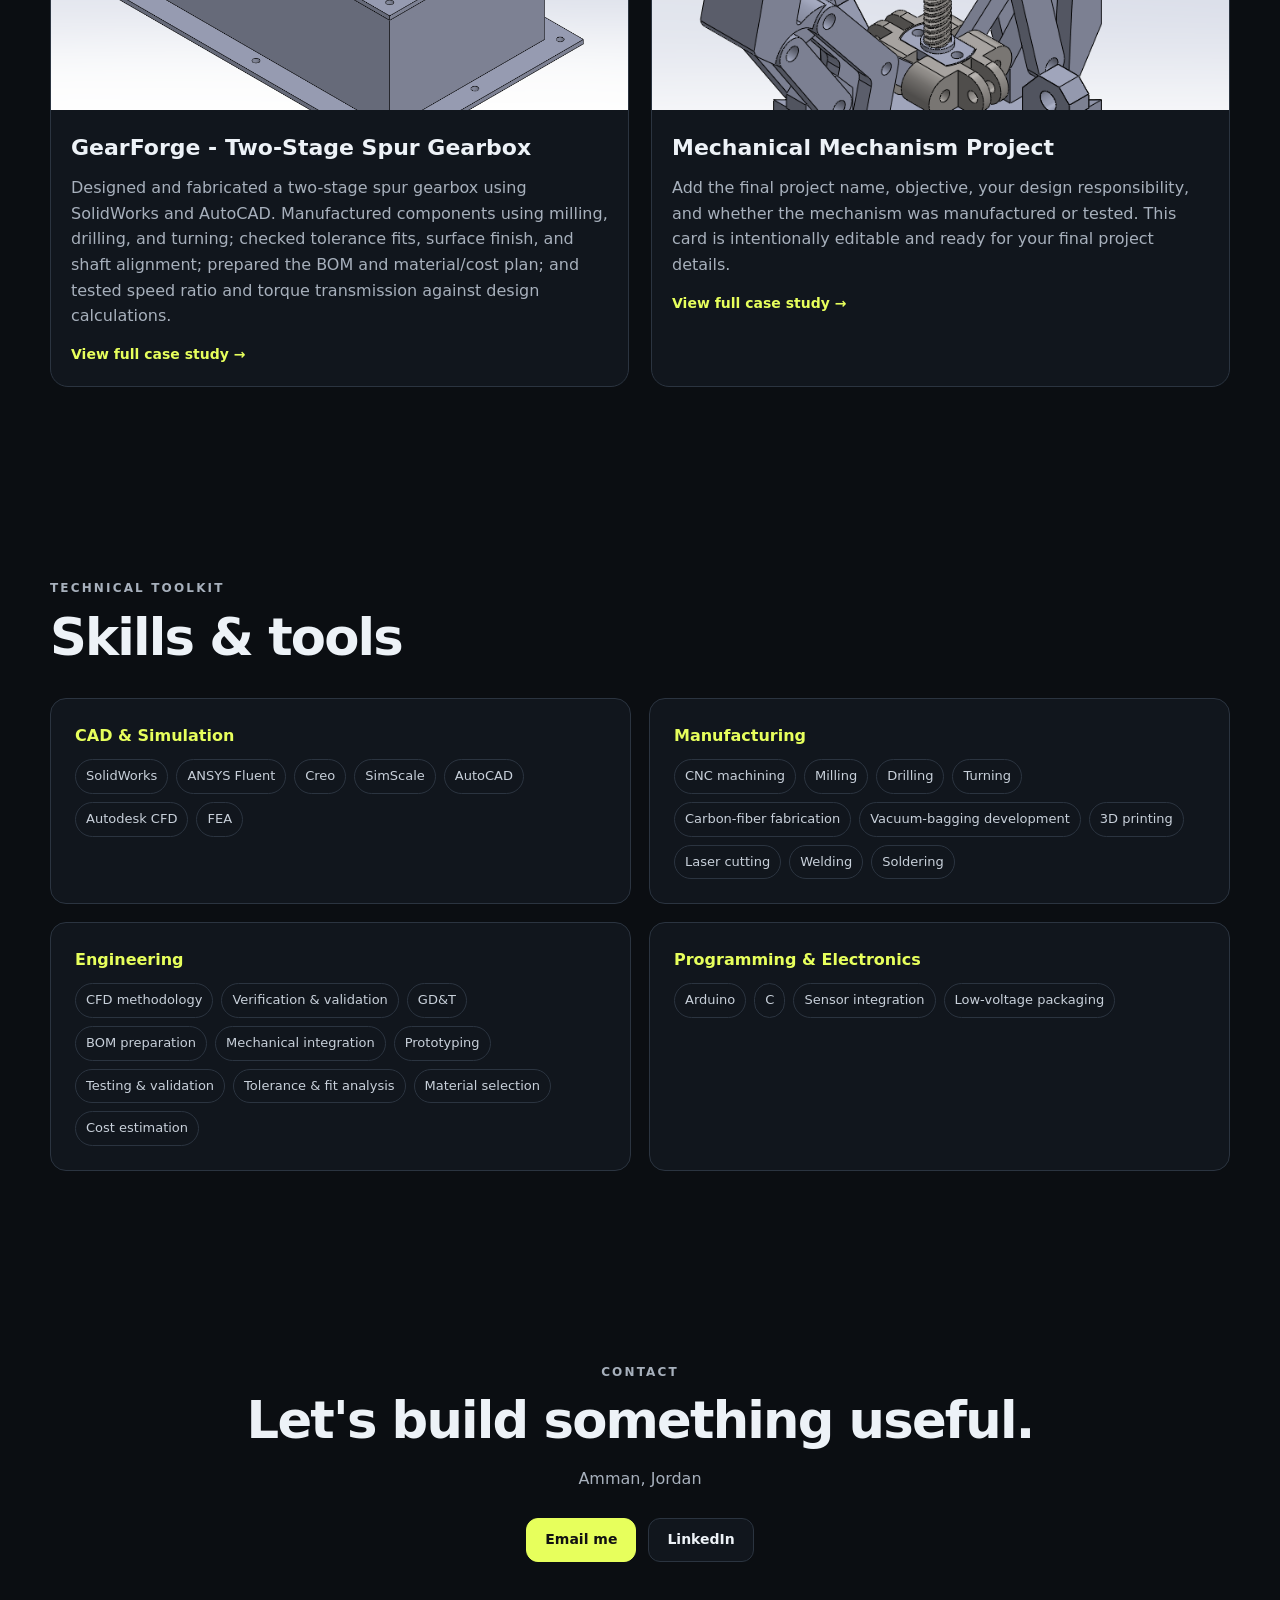
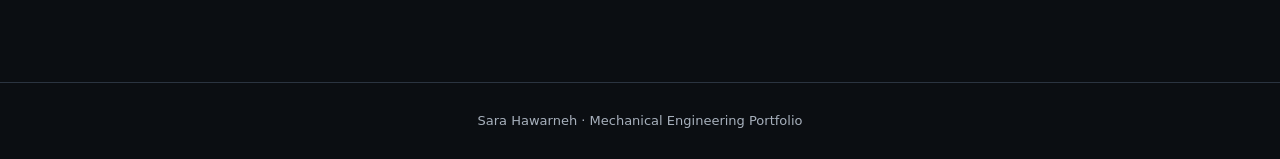
==== commit 77ae7fa8: "Add team photo to homepage" ====
--- a/index.html
+++ b/index.html
@@ -5,7 +5,7 @@
   <meta name="viewport" content="width=device-width, initial-scale=1" />
   <meta name="description" content="Sara Hawarneh - Mechanical Engineering Portfolio" />
   <title>Sara Hawarneh | Engineering Portfolio</title>
-  <link rel="stylesheet" href="styles.css?v=20260918-1805" />
+  <link rel="stylesheet" href="styles.css?v=20260918-1840" />
 </head>
 <body>
   <header class="site-header">
@@ -33,6 +33,15 @@
         </div>
       </div>
       <div id="metricGrid" class="metric-grid"></div>
+    </section>
+
+    <section class="home-team-photo section-shell">
+      <div class="home-team-copy">
+        <p class="eyebrow">HTU RACING TEAM</p>
+        <h2>Formula Student 2026</h2>
+        <p>The 2026 season was built around close collaboration across mechanical, electrical, aero, rolling chassis, powertrain, and cost & manufacturing teams.</p>
+      </div>
+      <div class="home-team-image"><img src="assets/team-photo-home-v2.jpg?v=2" alt="HTU Racing Team at Formula Student 2026" /></div>
     </section>
 
     <section id="formula" class="case-study section-shell">
--- a/styles.css
+++ b/styles.css
@@ -65,4 +65,8 @@
 .contact-block p { color: var(--muted); }
 footer { border-top: 1px solid var(--line); text-align: center; color: var(--muted); padding: 28px 20px; font-size: 13px; }
 @media (max-width: 820px) { nav { display: none; } .hero, .two-col, .research-layout { grid-template-columns: 1fr; } .hero { min-height: auto; padding-top: 72px; } .development-grid, .project-grid, .skills-grid { grid-template-columns: 1fr; } .metric-grid { grid-template-columns: repeat(2, 1fr); } .section-shell { padding: 72px 0; } }
-@media (max-width: 520px) { .metric-grid { grid-template-columns: 1fr; } .section-shell { width: min(100% - 28px, var(--max)); } }+@media (max-width: 520px) { .metric-grid { grid-template-columns: 1fr; } .section-shell { width: min(100% - 28px, var(--max)); } }
+.dev-card, .project-card { display:block; color:inherit; transition:transform .18s ease,border-color .18s ease; }
+.dev-card:hover, .project-card:hover { transform:translateY(-4px); border-color:#566170; }
+.card-link { display:inline-block; margin-top:14px; color:var(--accent); font-weight:700; font-size:14px; }
+.research-block h2 a:hover { color:var(--accent); }
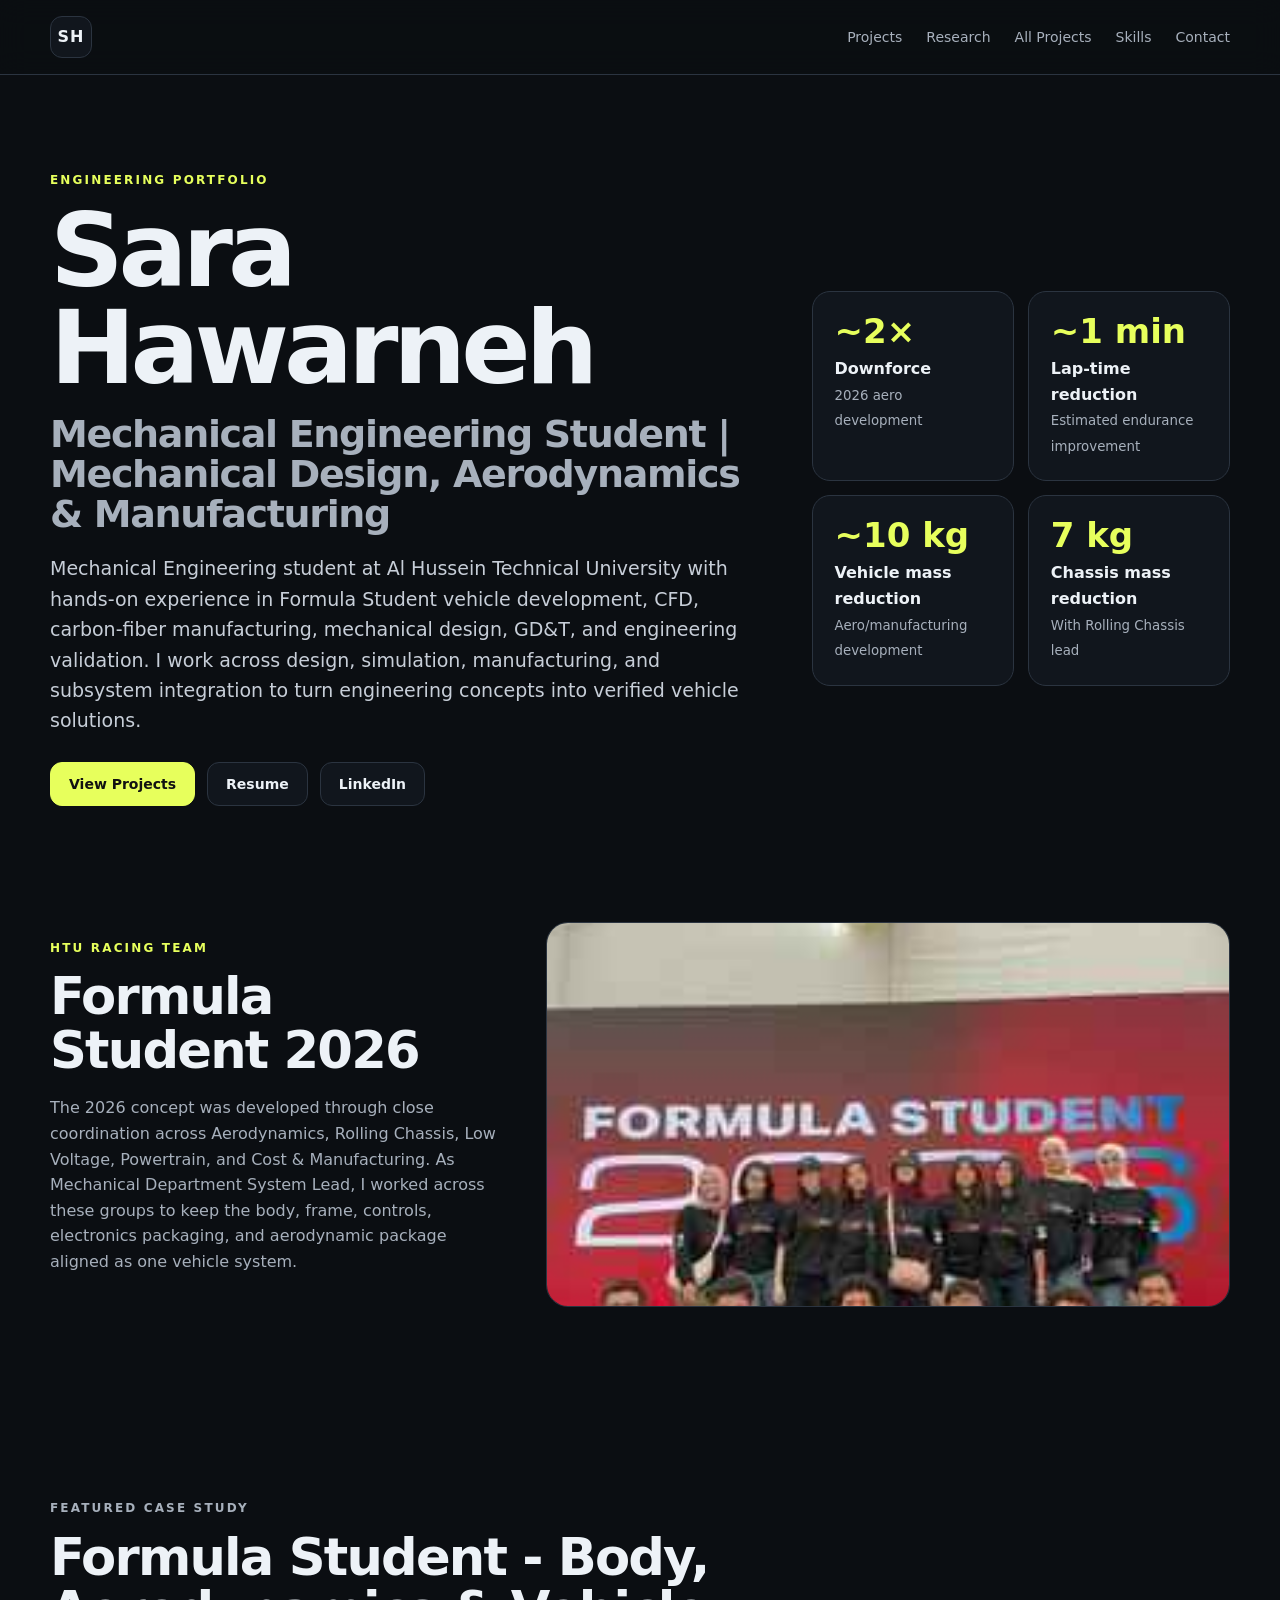
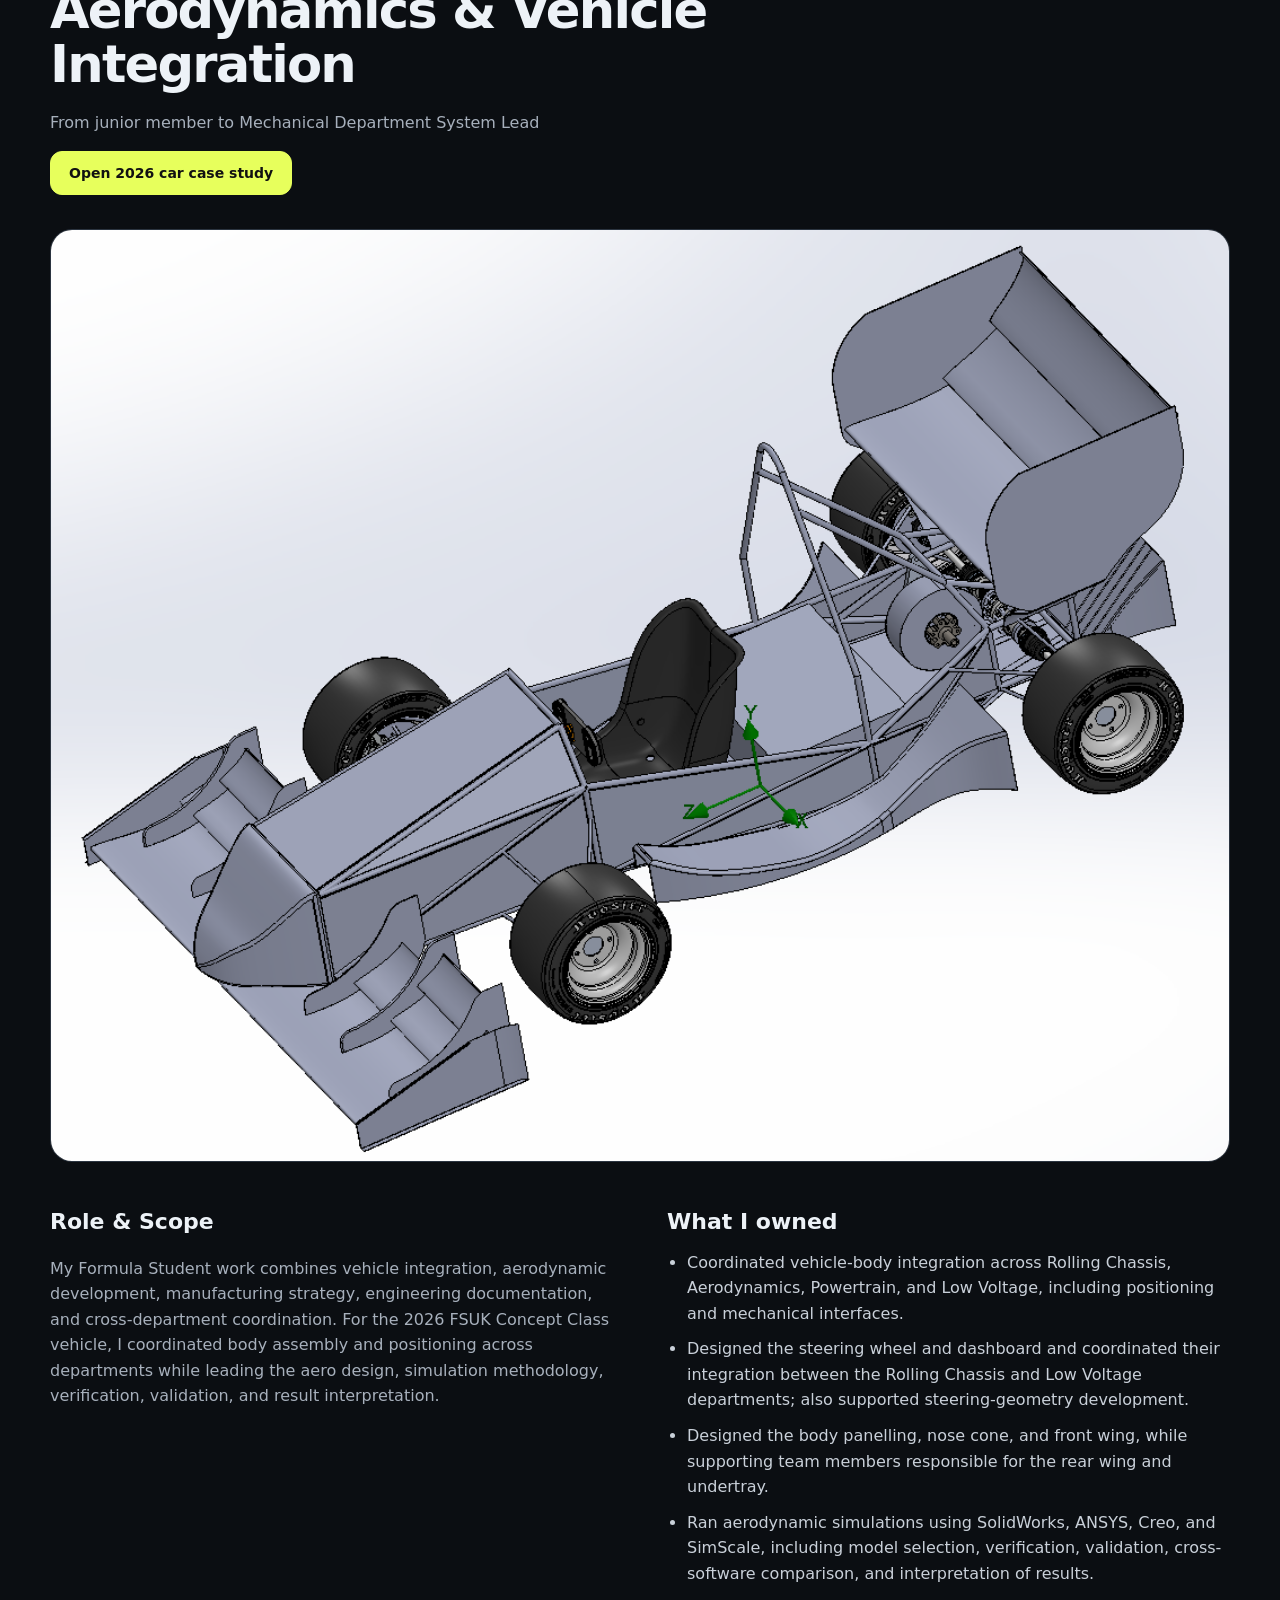
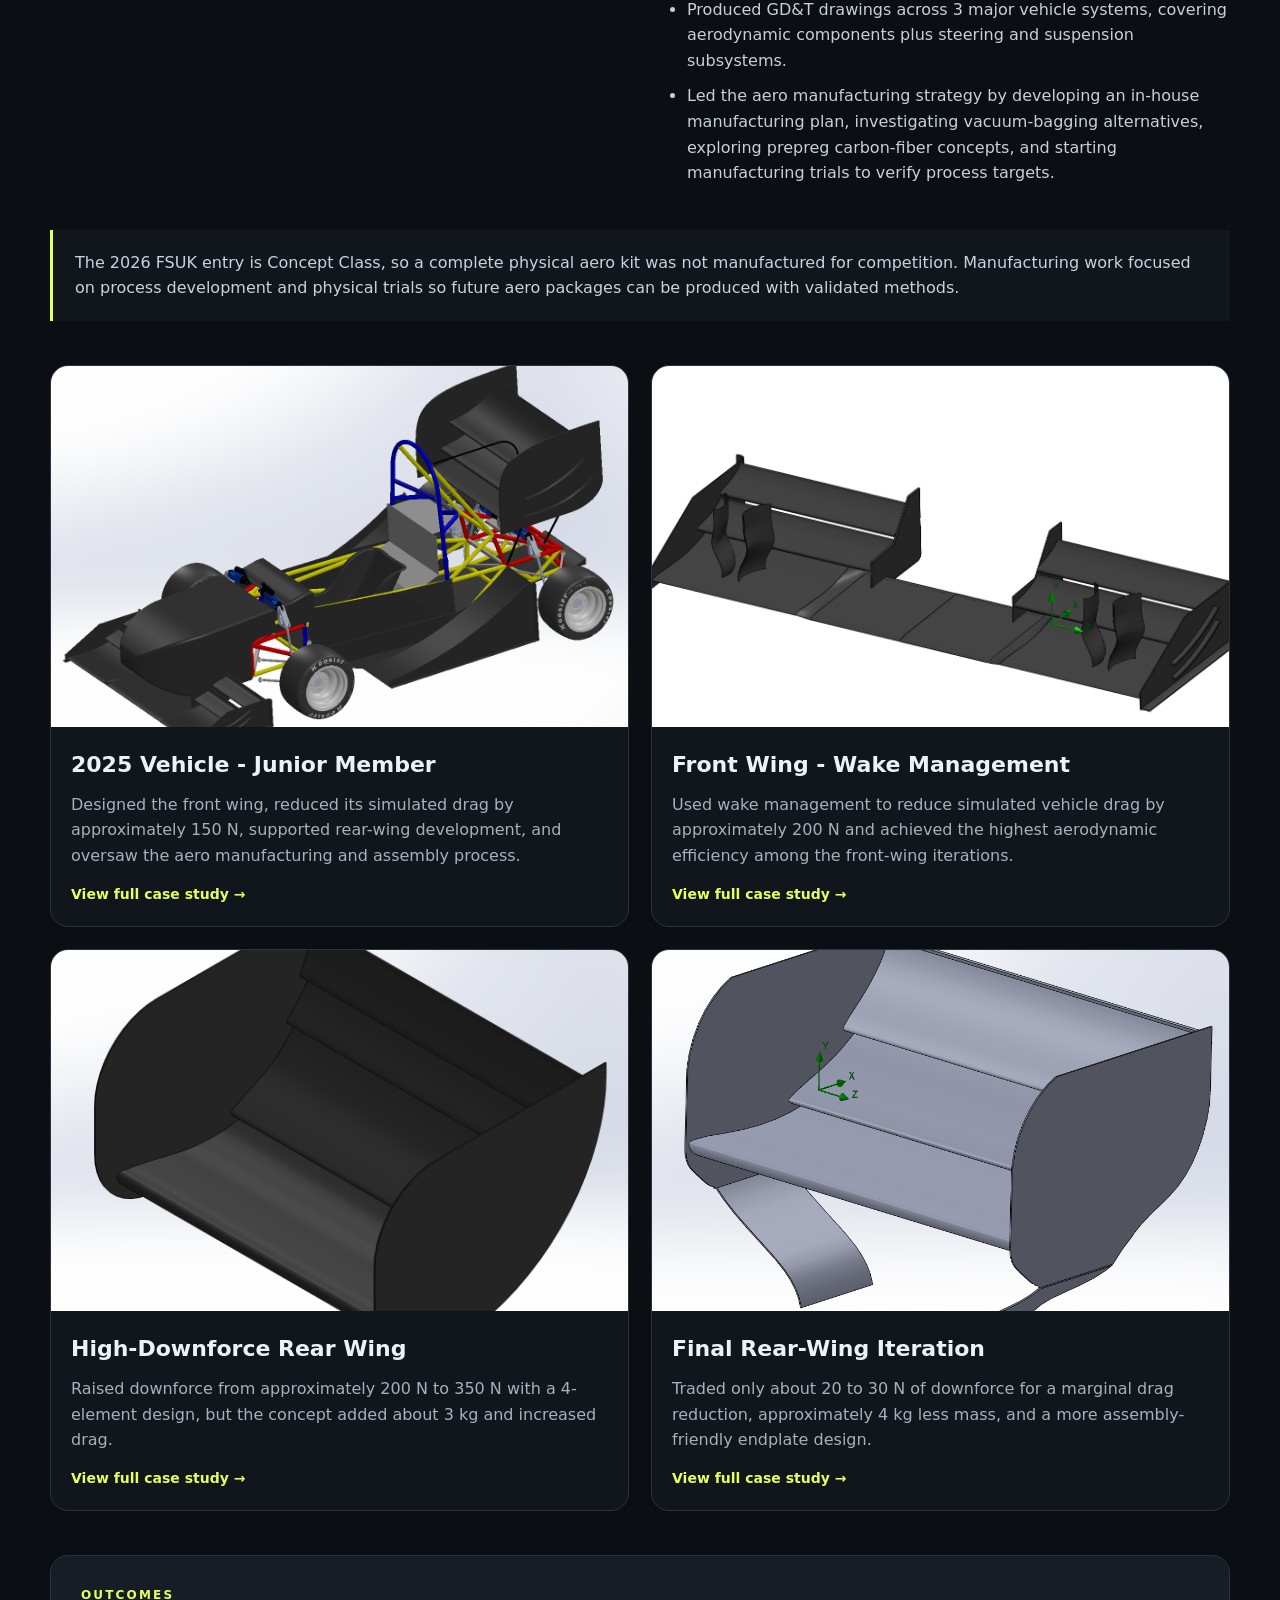
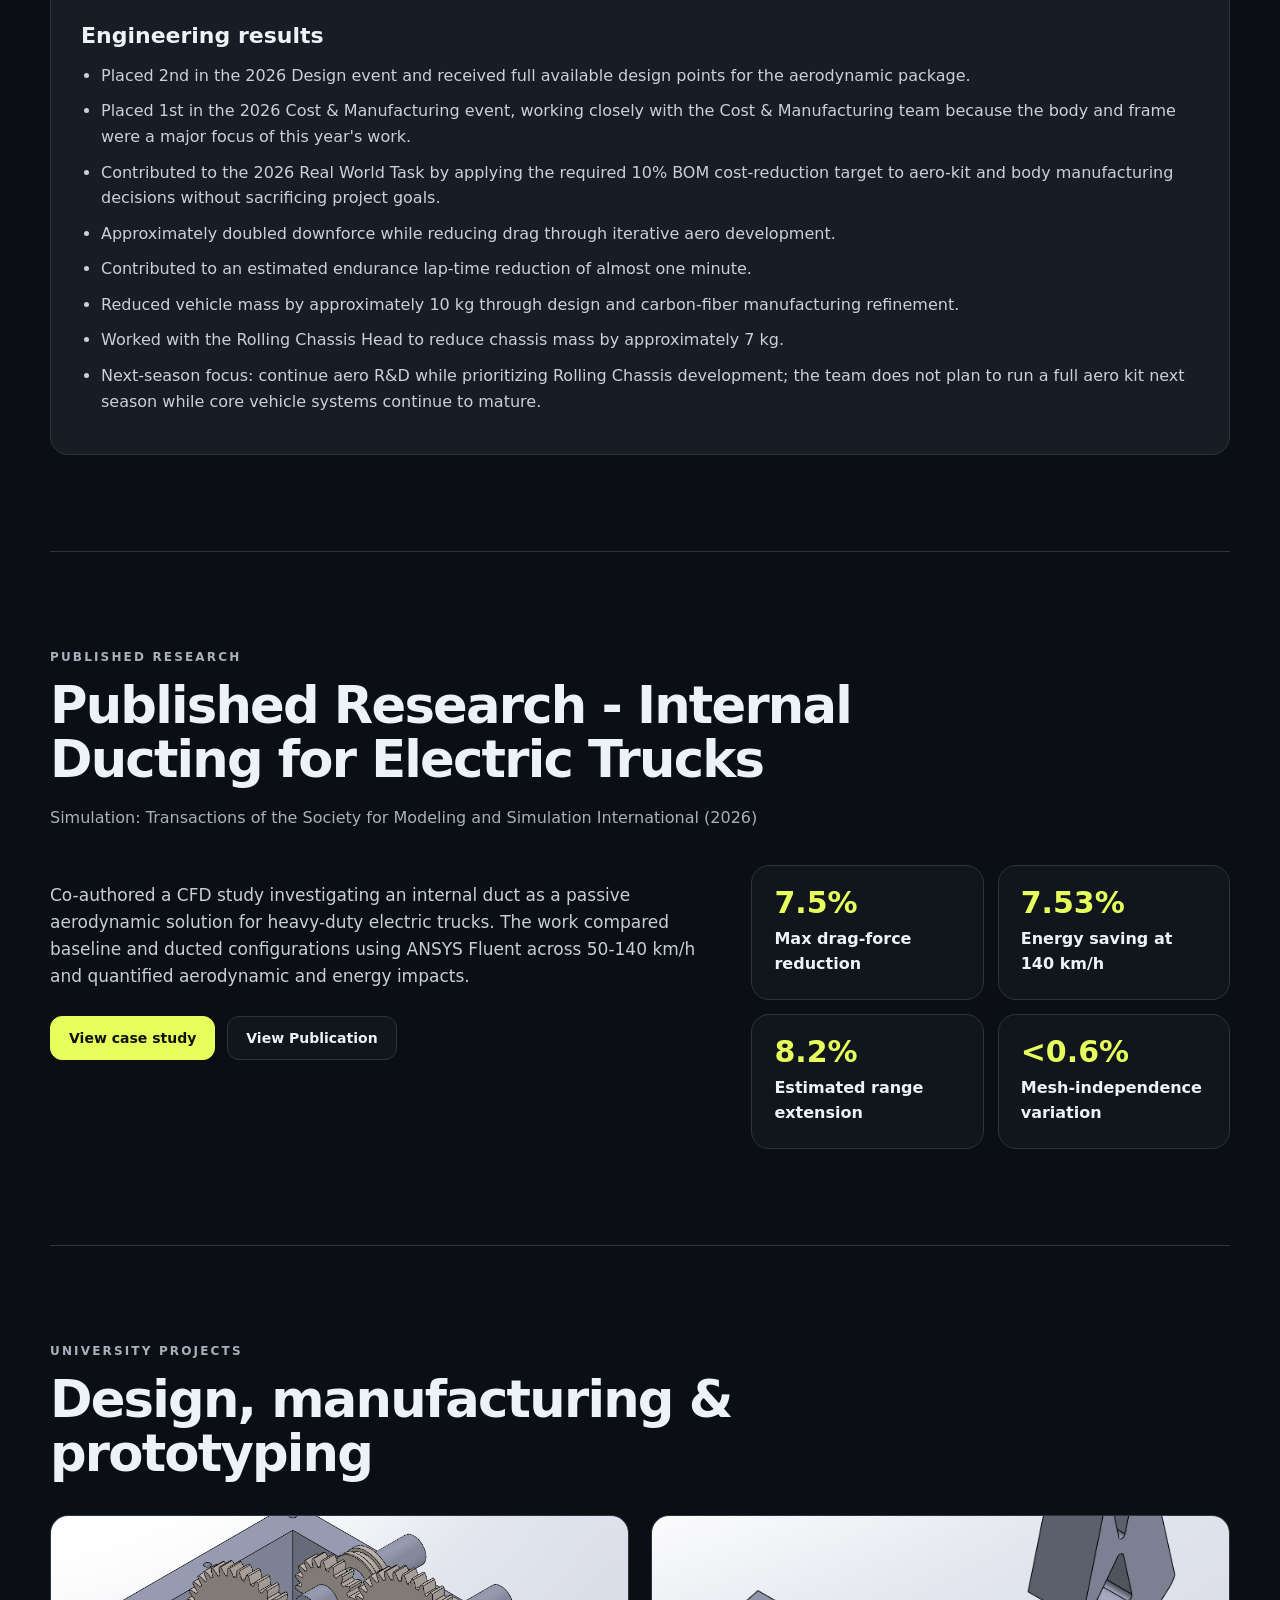
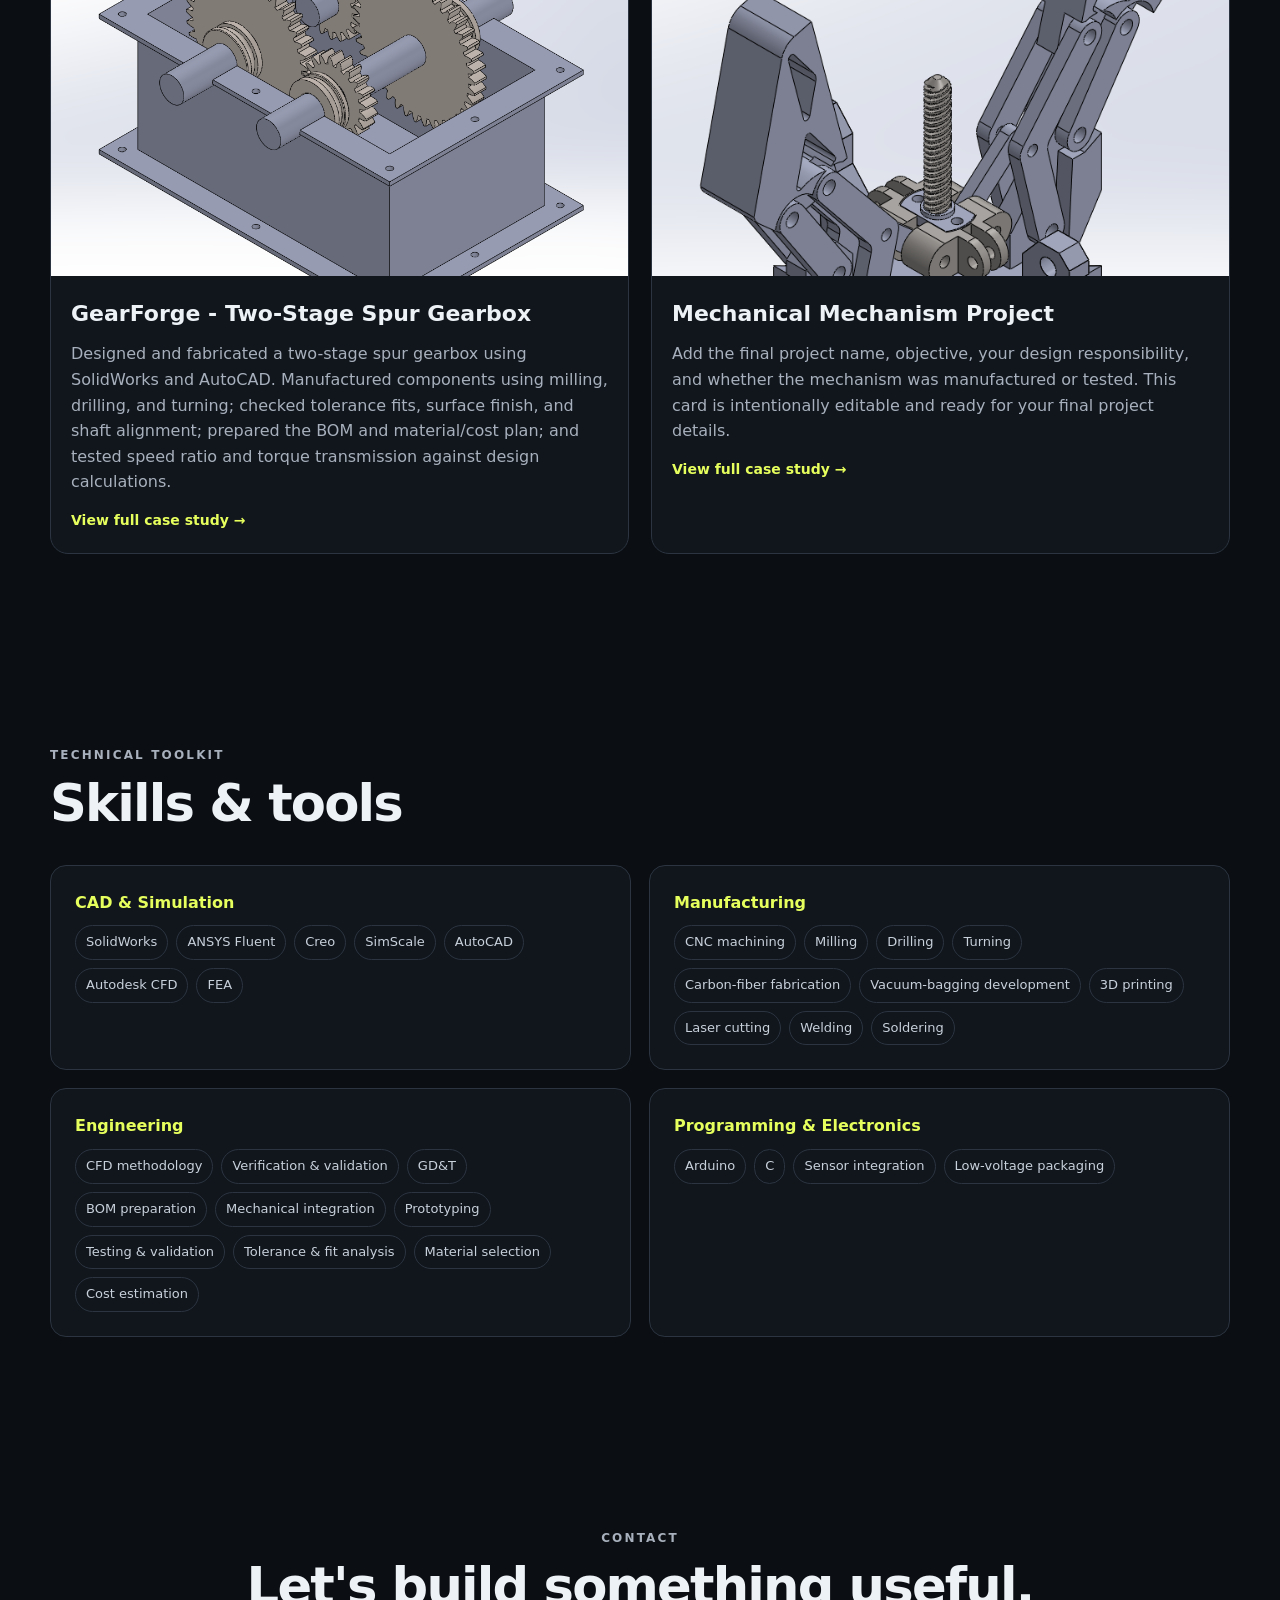
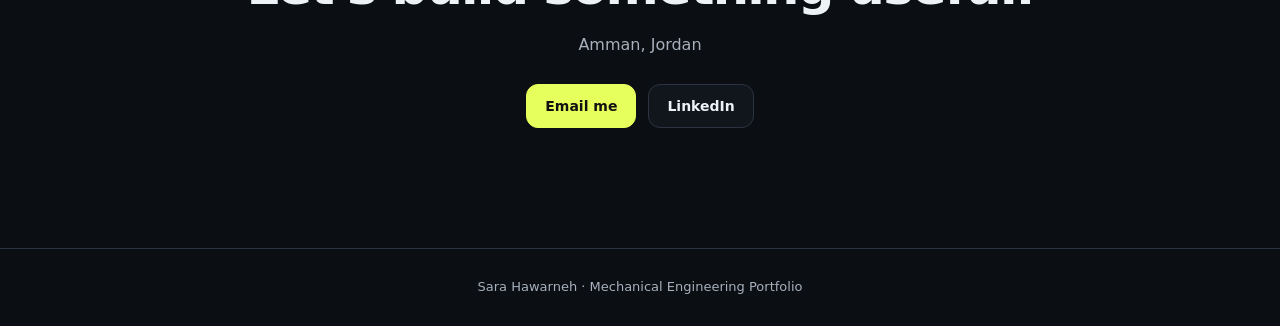
==== commit e3085d3d: "Move team section to homepage and use final team image" ====
--- a/index.html
+++ b/index.html
@@ -5,7 +5,7 @@
   <meta name="viewport" content="width=device-width, initial-scale=1" />
   <meta name="description" content="Sara Hawarneh - Mechanical Engineering Portfolio" />
   <title>Sara Hawarneh | Engineering Portfolio</title>
-  <link rel="stylesheet" href="styles.css?v=20260918-1840" />
+  <link rel="stylesheet" href="styles.css?v=20260918-1900" />
 </head>
 <body>
   <header class="site-header">
@@ -39,9 +39,9 @@
       <div class="home-team-copy">
         <p class="eyebrow">HTU RACING TEAM</p>
         <h2>Formula Student 2026</h2>
-        <p>The 2026 season was built around close collaboration across mechanical, electrical, aero, rolling chassis, powertrain, and cost & manufacturing teams.</p>
+        <p>The 2026 concept was developed through close coordination across Aerodynamics, Rolling Chassis, Low Voltage, Powertrain, and Cost & Manufacturing. As Mechanical Department System Lead, I worked across these groups to keep the body, frame, controls, electronics packaging, and aerodynamic package aligned as one vehicle system.</p>
       </div>
-      <div class="home-team-image"><img src="assets/team-photo-home-v2.jpg?v=2" alt="HTU Racing Team at Formula Student 2026" /></div>
+      <div class="home-team-image"><img src="assets/team-photo-final.jpg?v=3" alt="HTU Racing Team at Formula Student 2026" /></div>
     </section>
 
     <section id="formula" class="case-study section-shell">
--- a/styles.css
+++ b/styles.css
@@ -70,3 +70,9 @@
 .dev-card:hover, .project-card:hover { transform:translateY(-4px); border-color:#566170; }
 .card-link { display:inline-block; margin-top:14px; color:var(--accent); font-weight:700; font-size:14px; }
 .research-block h2 a:hover { color:var(--accent); }
+
+.home-team-photo { display:grid; grid-template-columns:.8fr 1.2fr; gap:40px; align-items:center; padding-top:20px; }
+.home-team-copy p:last-child { color:var(--muted); max-width:520px; }
+.home-team-image { border:1px solid var(--line); border-radius:22px; overflow:hidden; background:var(--panel); }
+.home-team-image img { width:100%; aspect-ratio:16/9; object-fit:cover; object-position:center 45%; display:block; }
+@media (max-width:820px){ .home-team-photo{grid-template-columns:1fr;} }
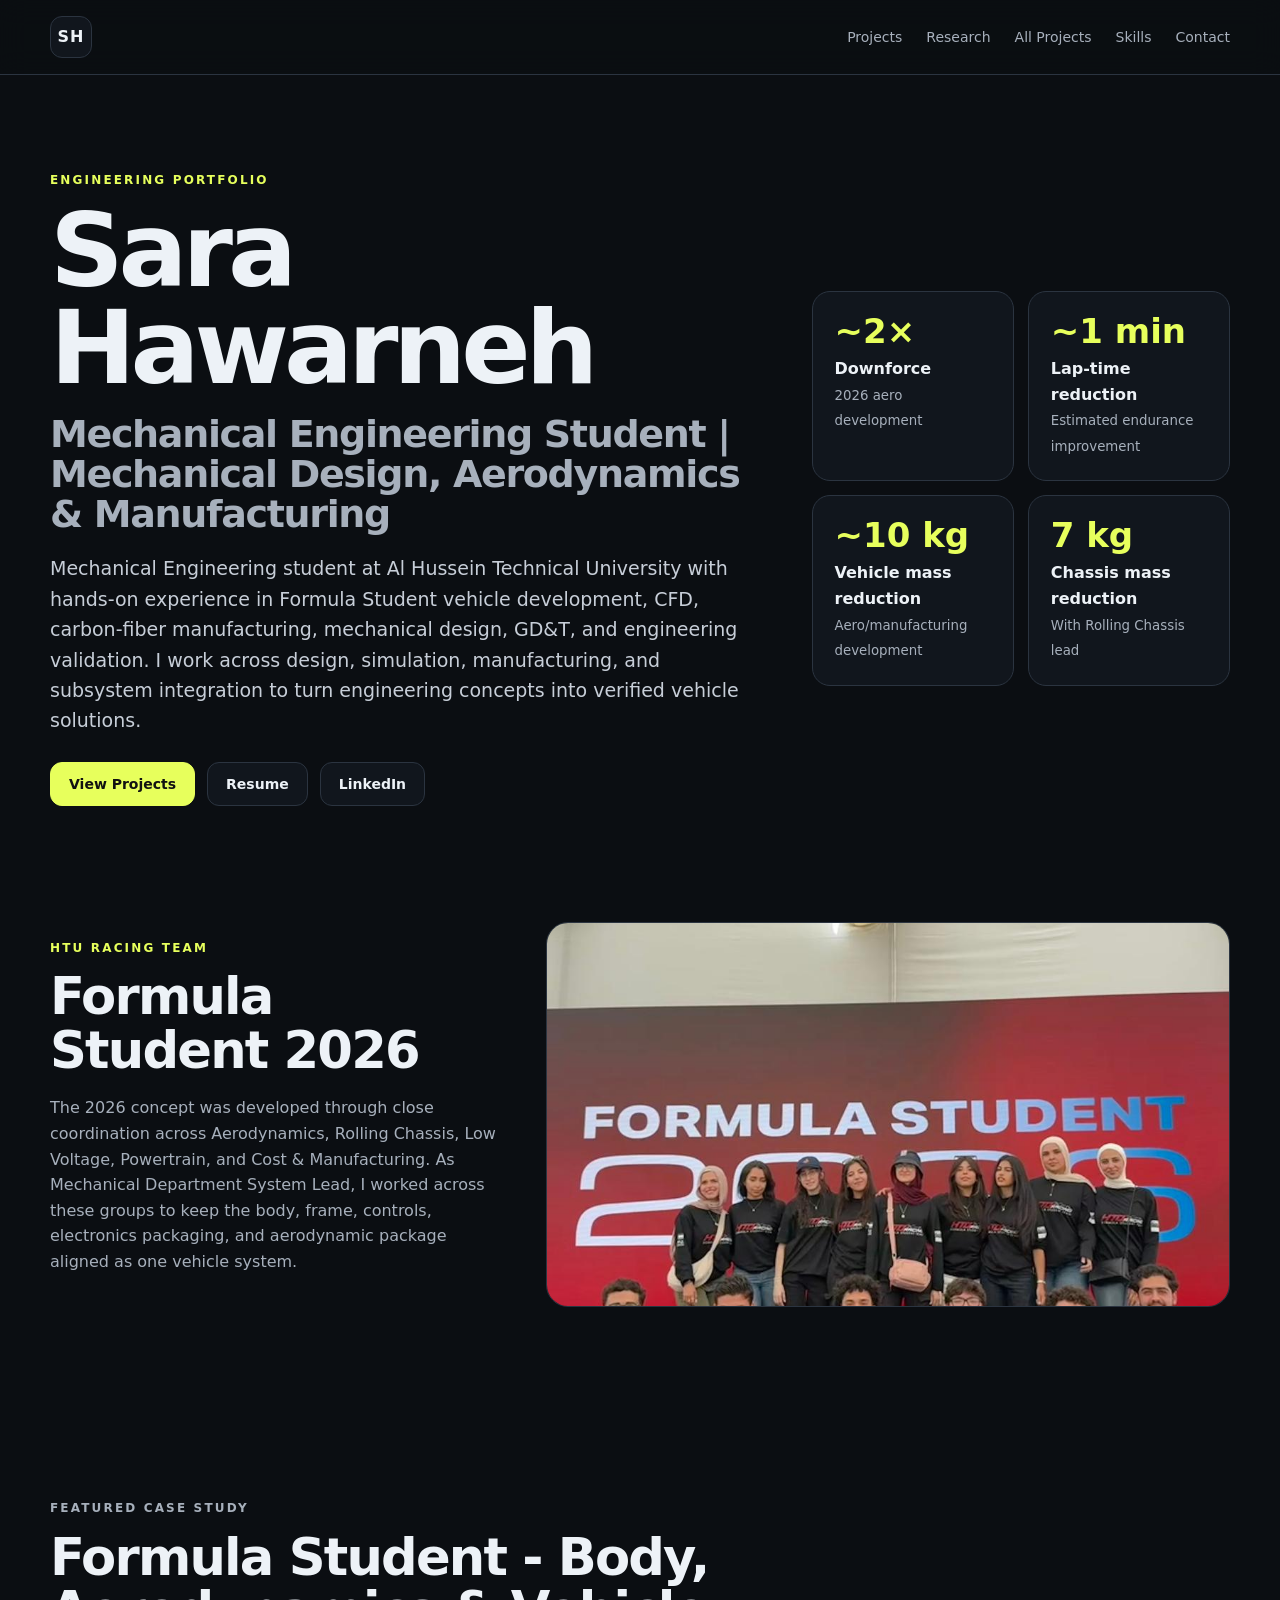
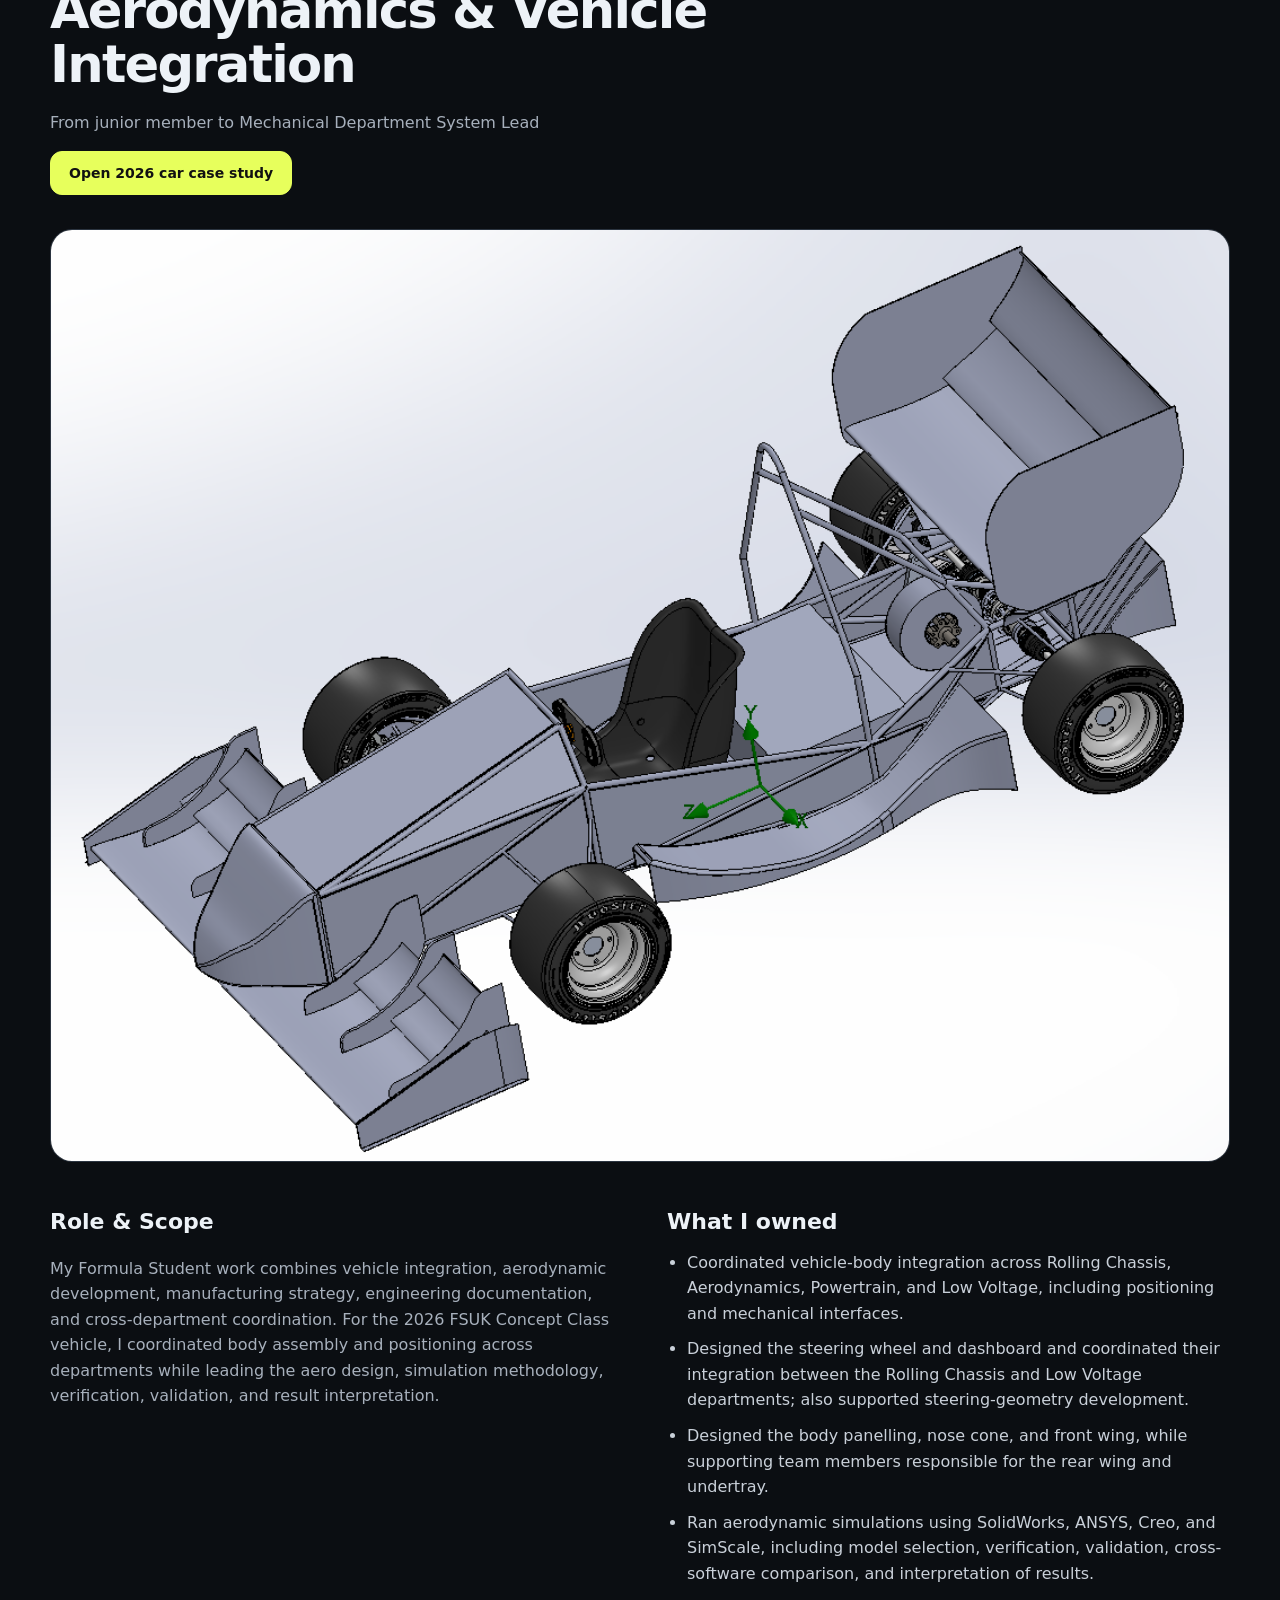
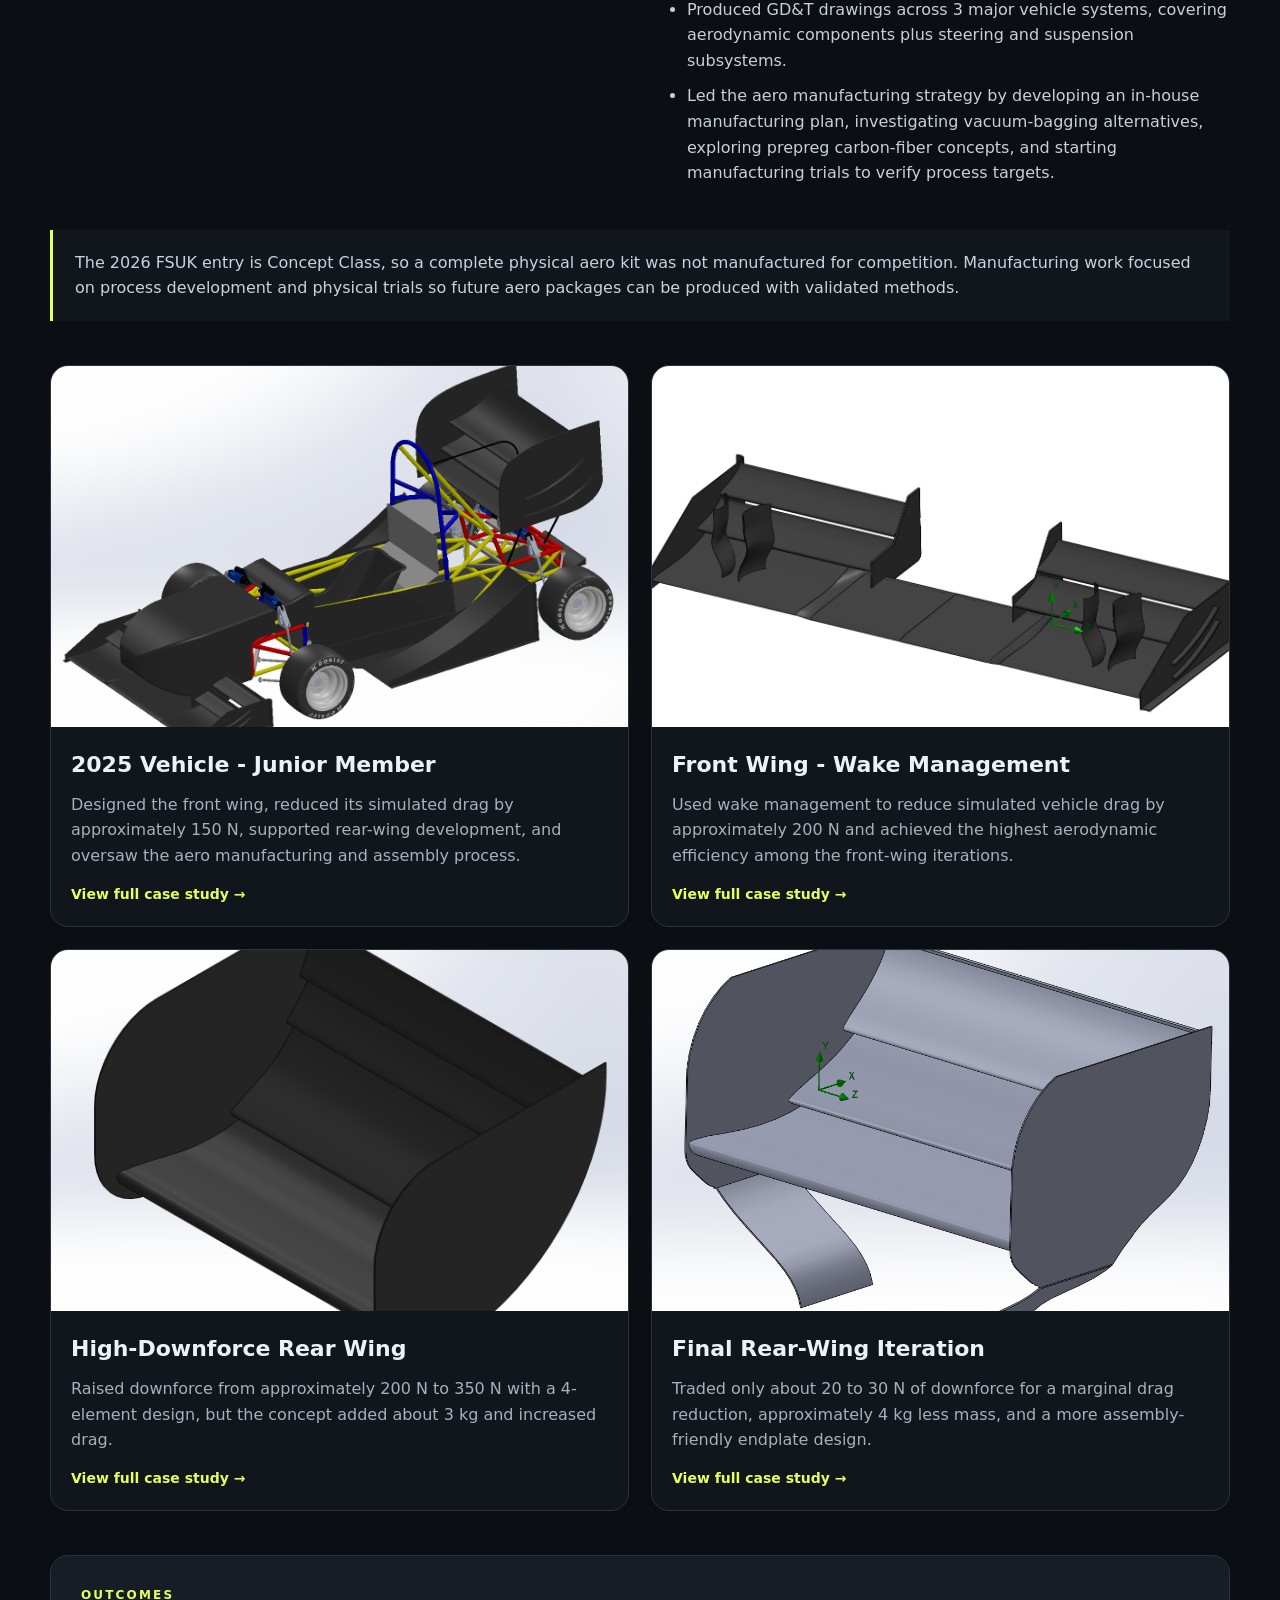
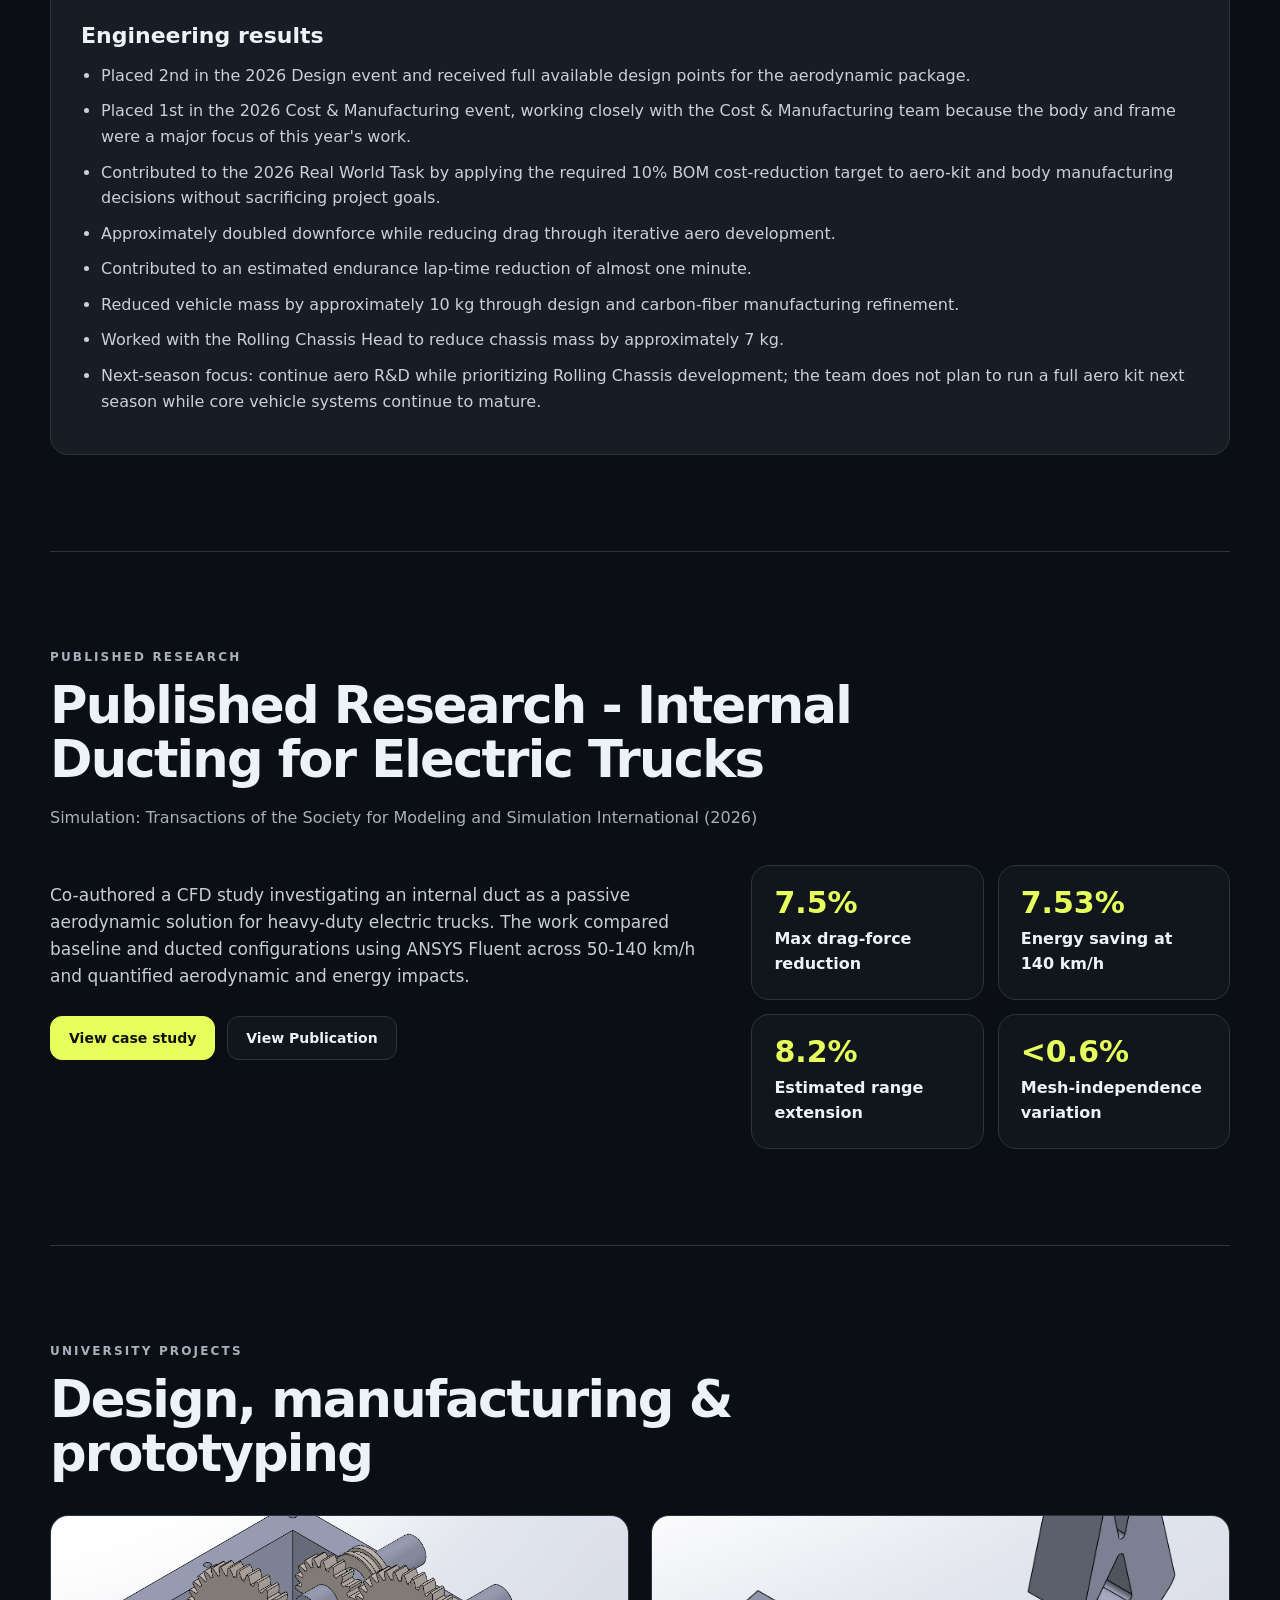
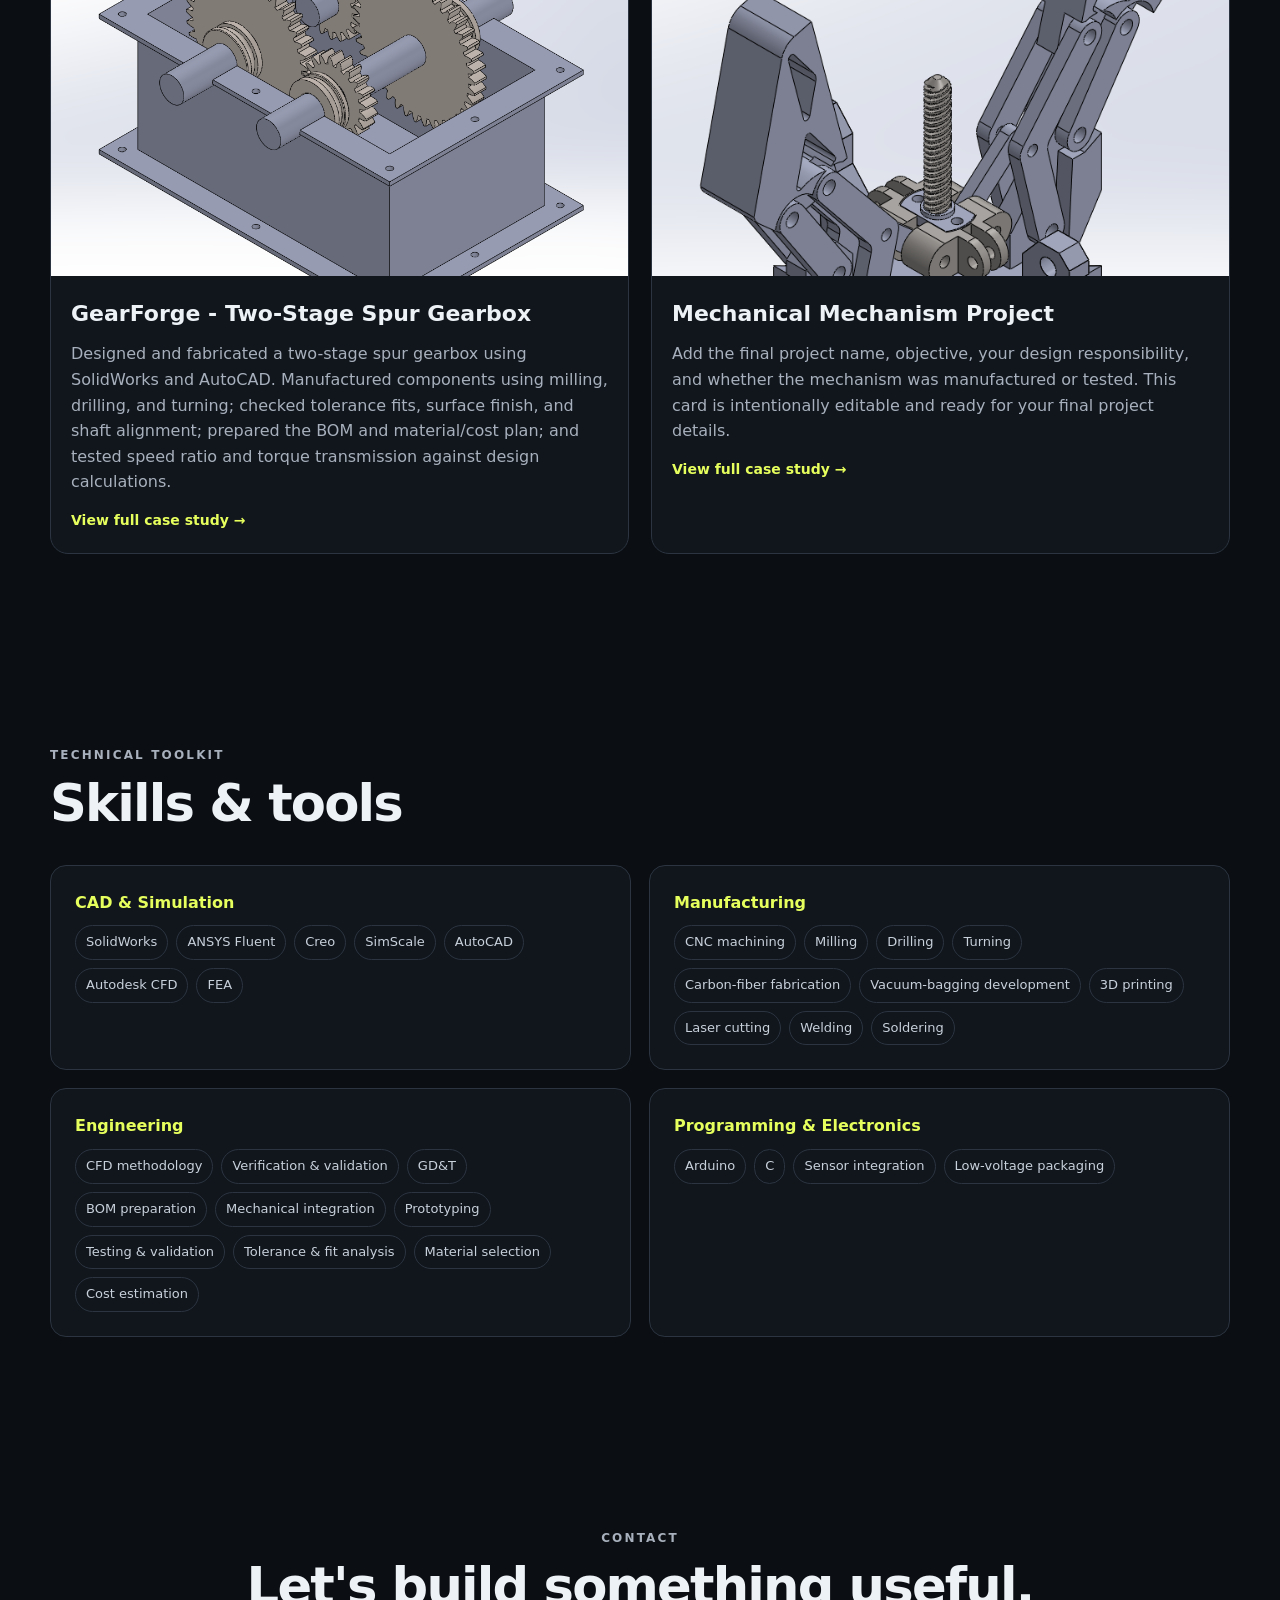
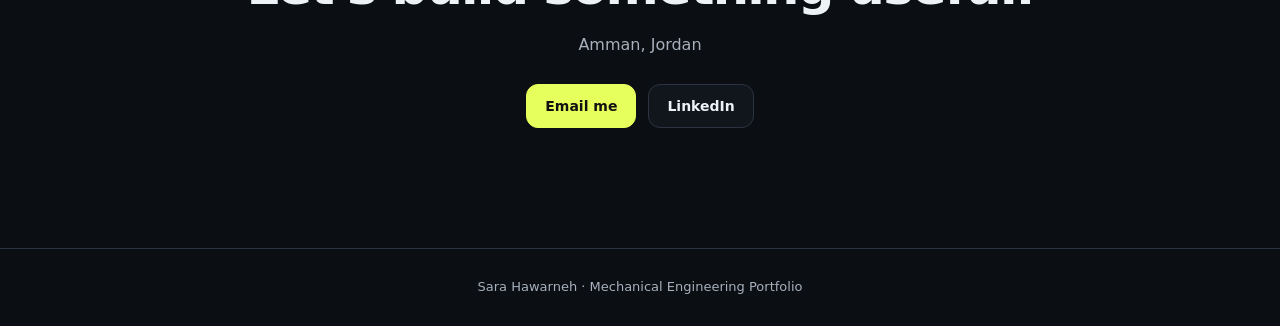
==== commit d3ce09fc: "Use original high-quality team photo on homepage" ====
--- a/index.html
+++ b/index.html
@@ -5,7 +5,7 @@
   <meta name="viewport" content="width=device-width, initial-scale=1" />
   <meta name="description" content="Sara Hawarneh - Mechanical Engineering Portfolio" />
   <title>Sara Hawarneh | Engineering Portfolio</title>
-  <link rel="stylesheet" href="styles.css?v=20260918-1900" />
+  <link rel="stylesheet" href="styles.css?v=20260918-1915" />
 </head>
 <body>
   <header class="site-header">
@@ -41,7 +41,7 @@
         <h2>Formula Student 2026</h2>
         <p>The 2026 concept was developed through close coordination across Aerodynamics, Rolling Chassis, Low Voltage, Powertrain, and Cost & Manufacturing. As Mechanical Department System Lead, I worked across these groups to keep the body, frame, controls, electronics packaging, and aerodynamic package aligned as one vehicle system.</p>
       </div>
-      <div class="home-team-image"><img src="assets/team-photo-final.jpg?v=3" alt="HTU Racing Team at Formula Student 2026" /></div>
+      <div class="home-team-image"><img src="WhatsApp%20Image%202026-09-18%20at%2018.22.55.jpeg?v=5" alt="HTU Racing Team at Formula Student 2026" /></div>
     </section>
 
     <section id="formula" class="case-study section-shell">
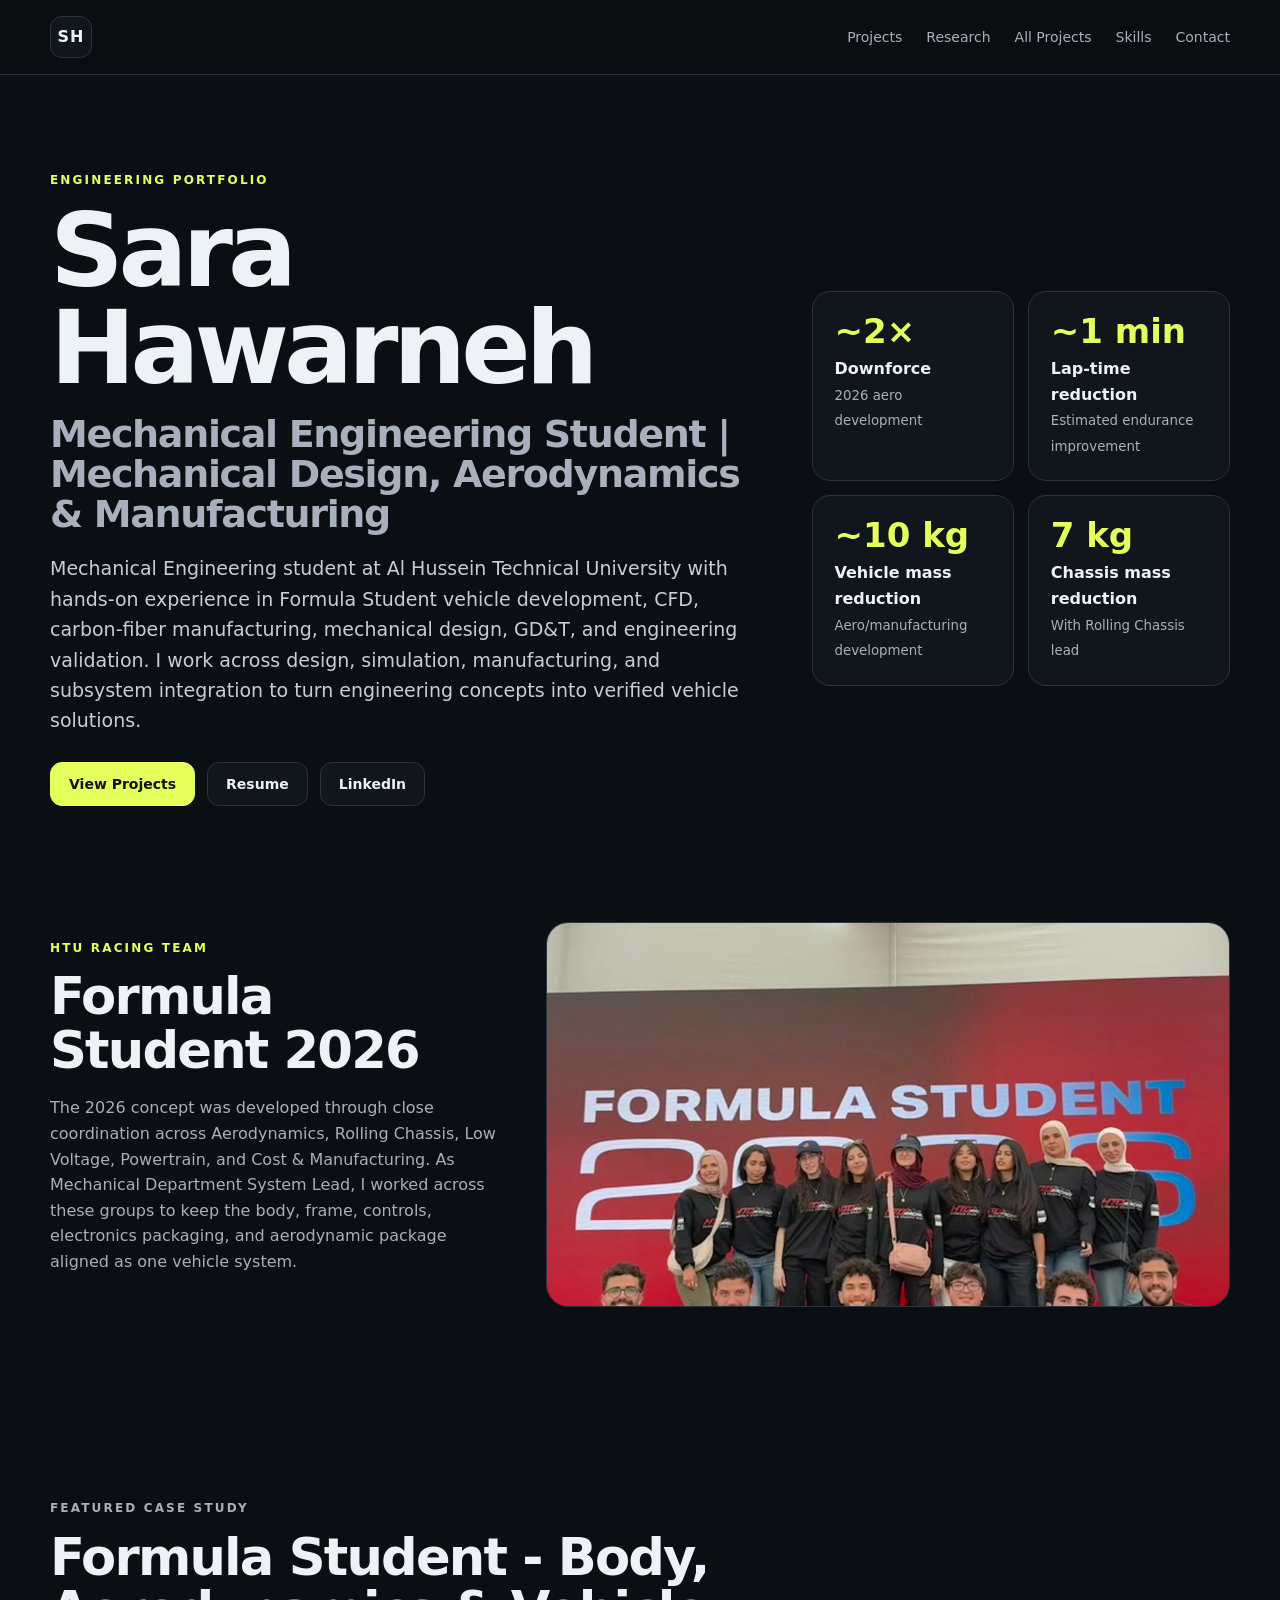
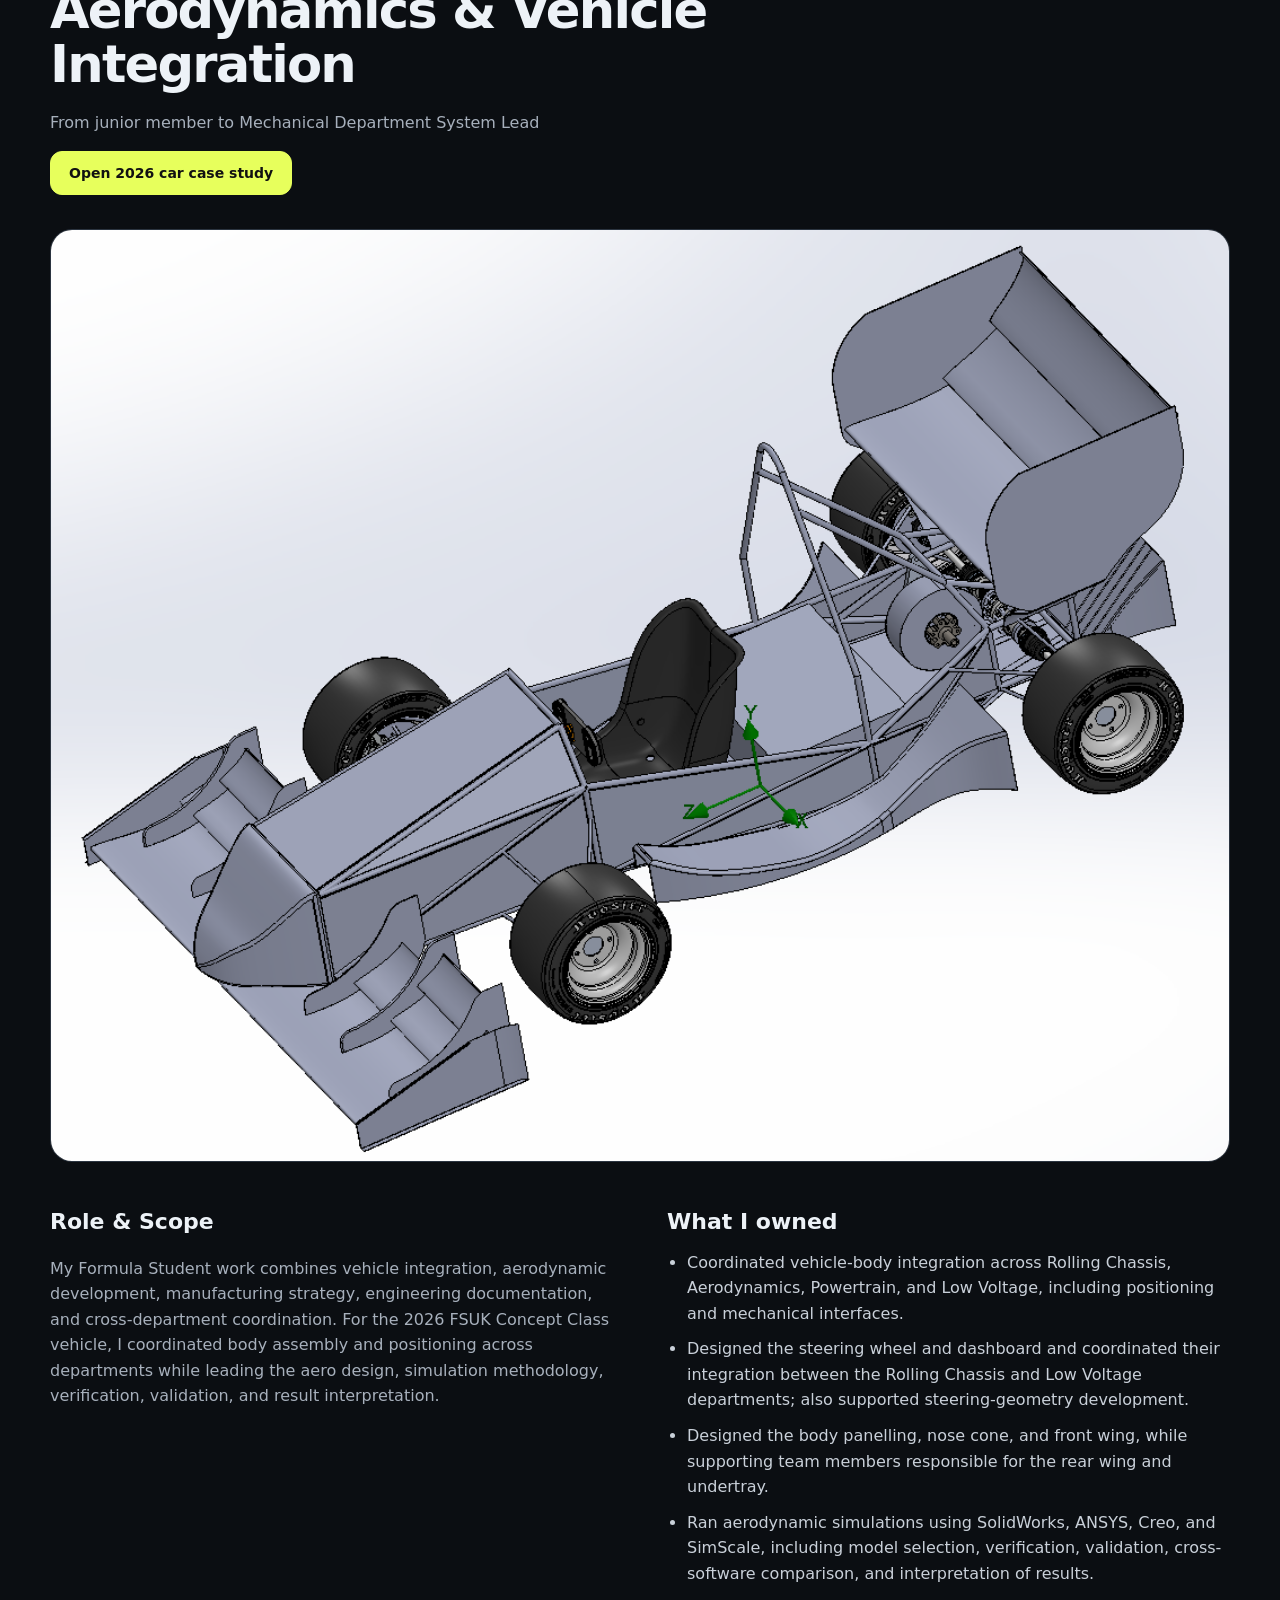
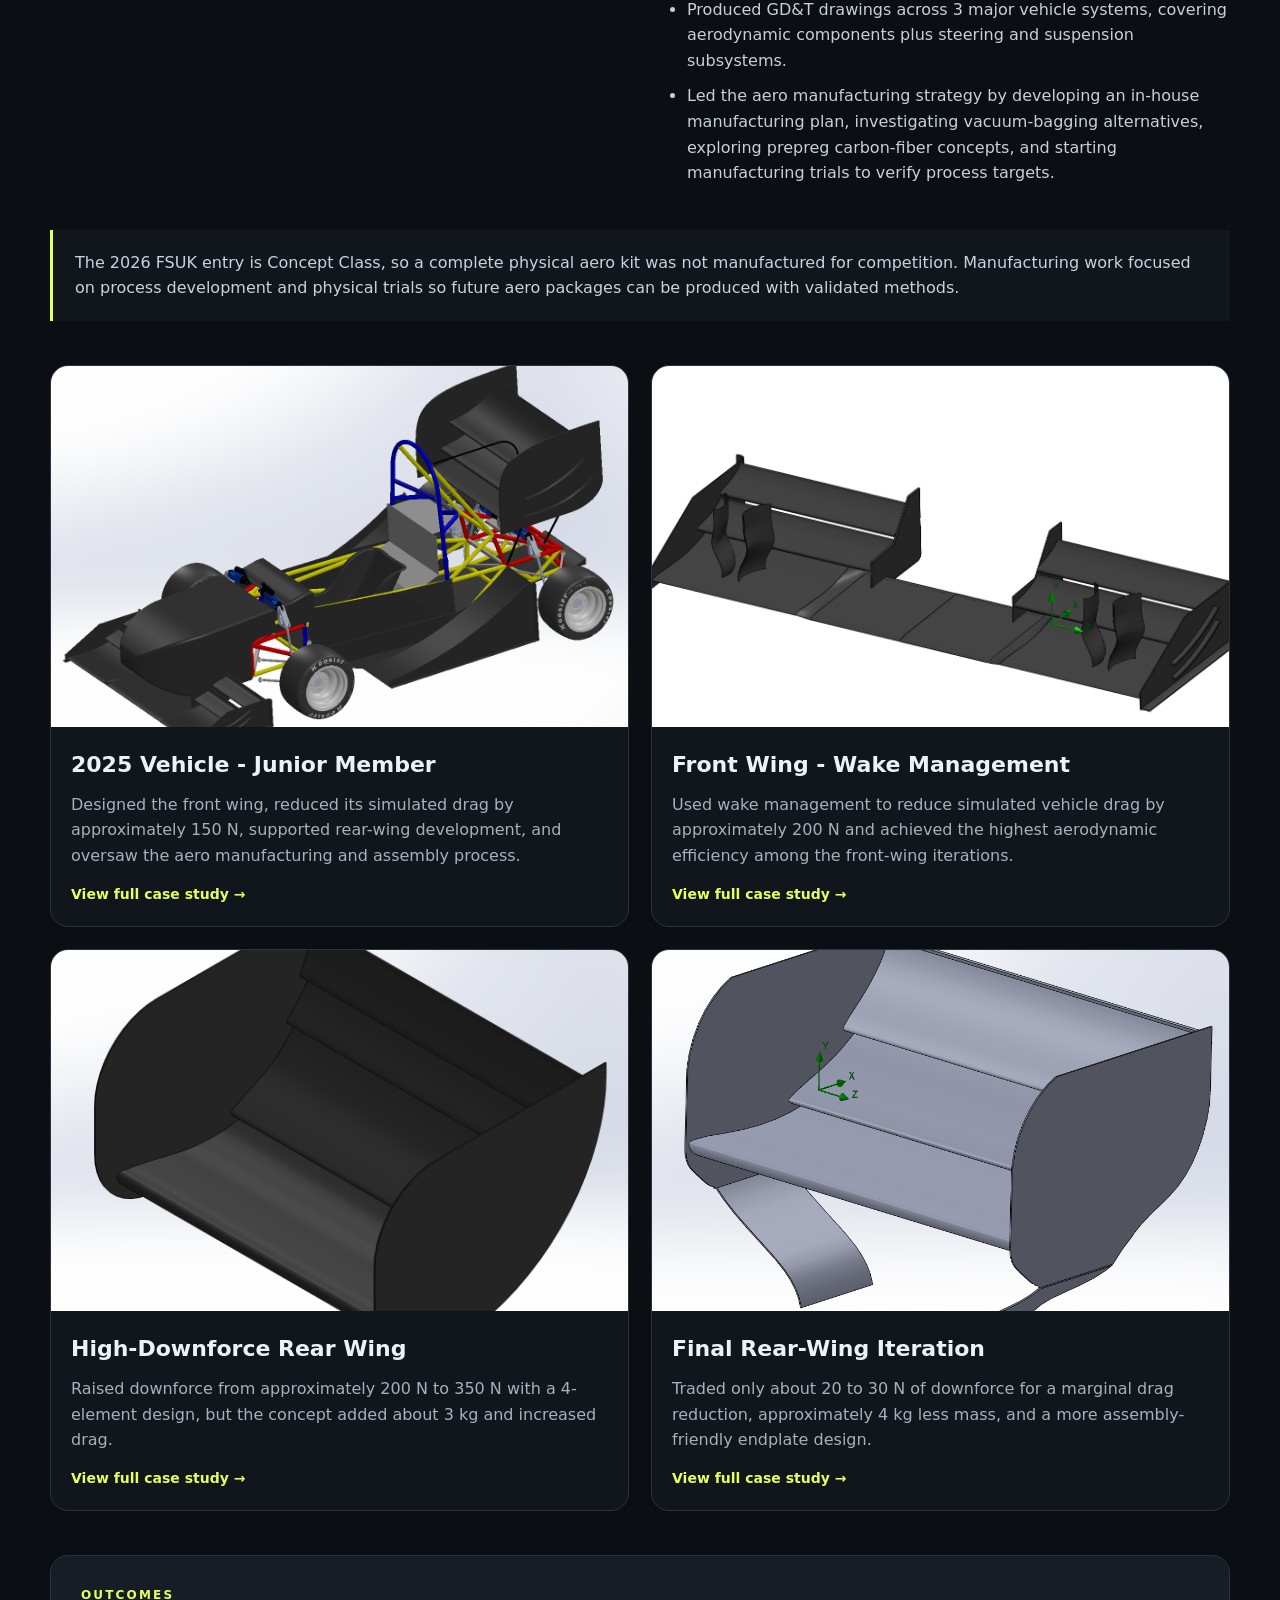
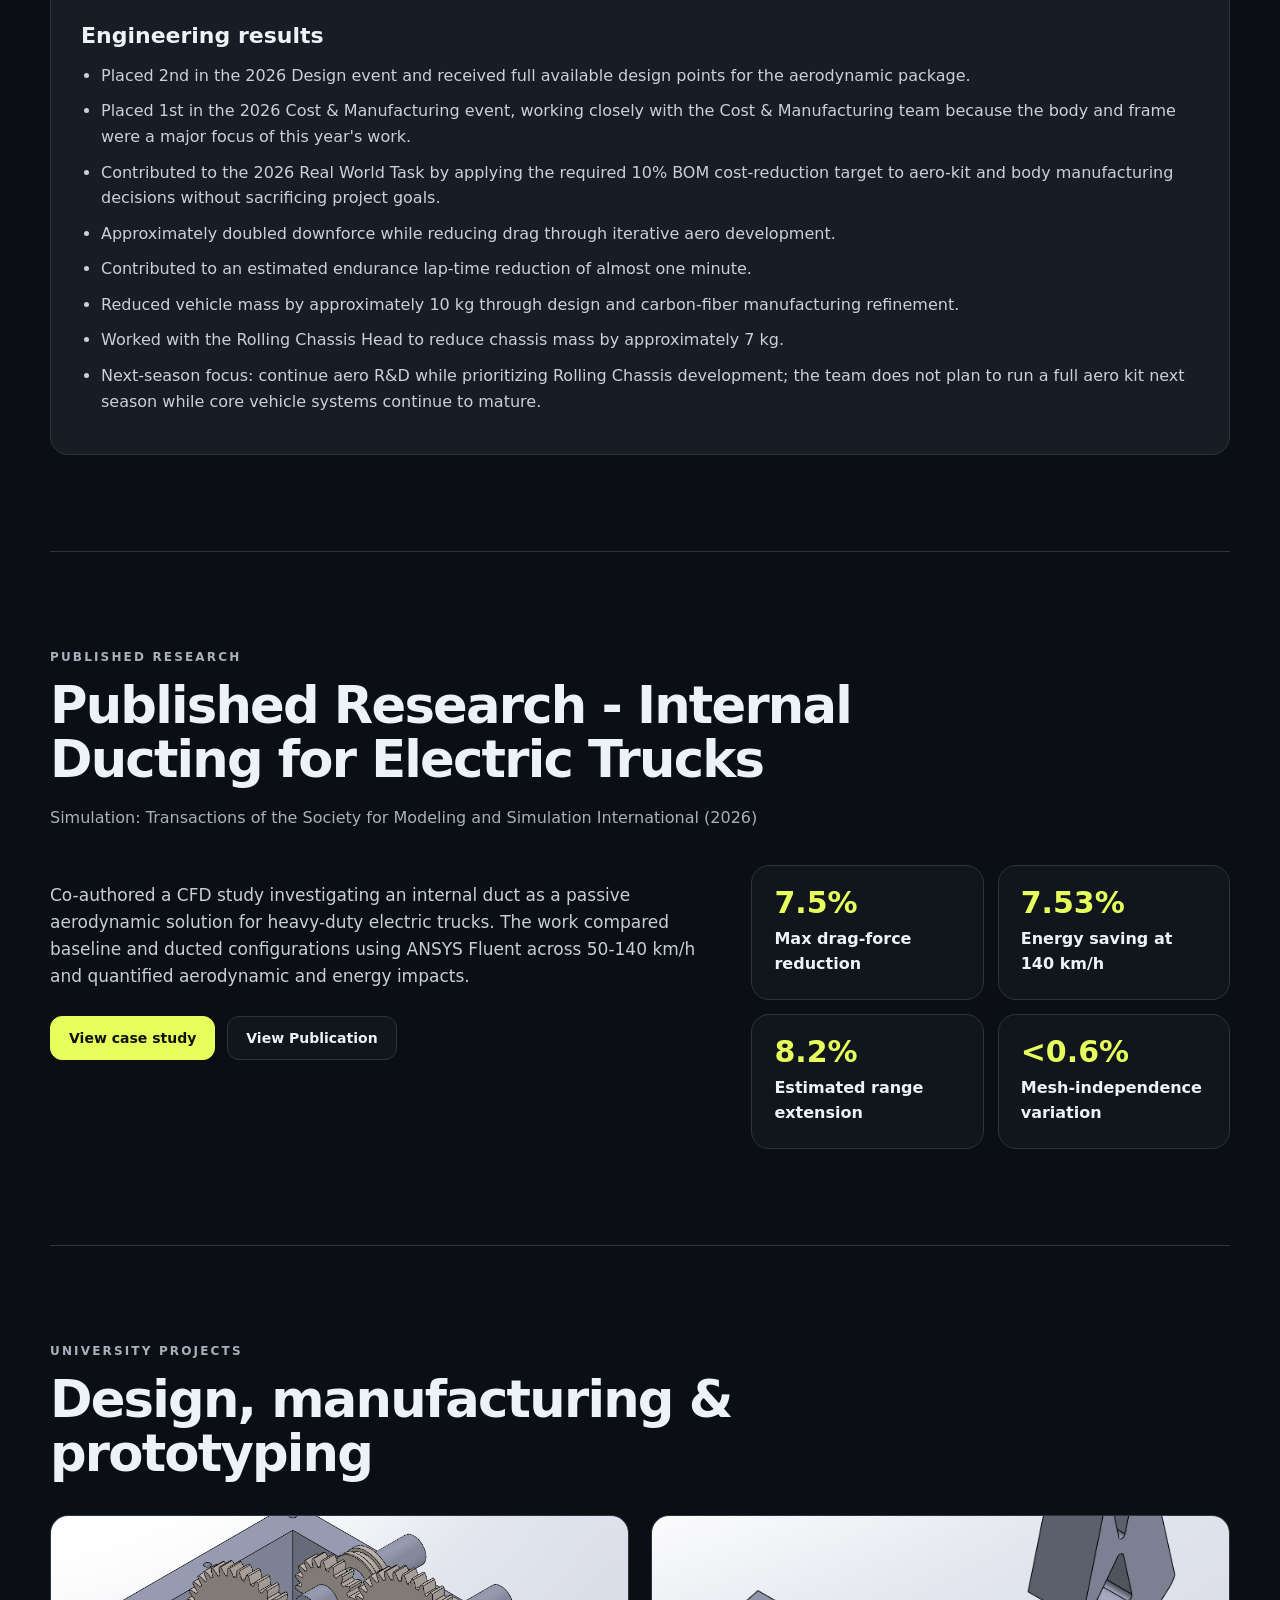
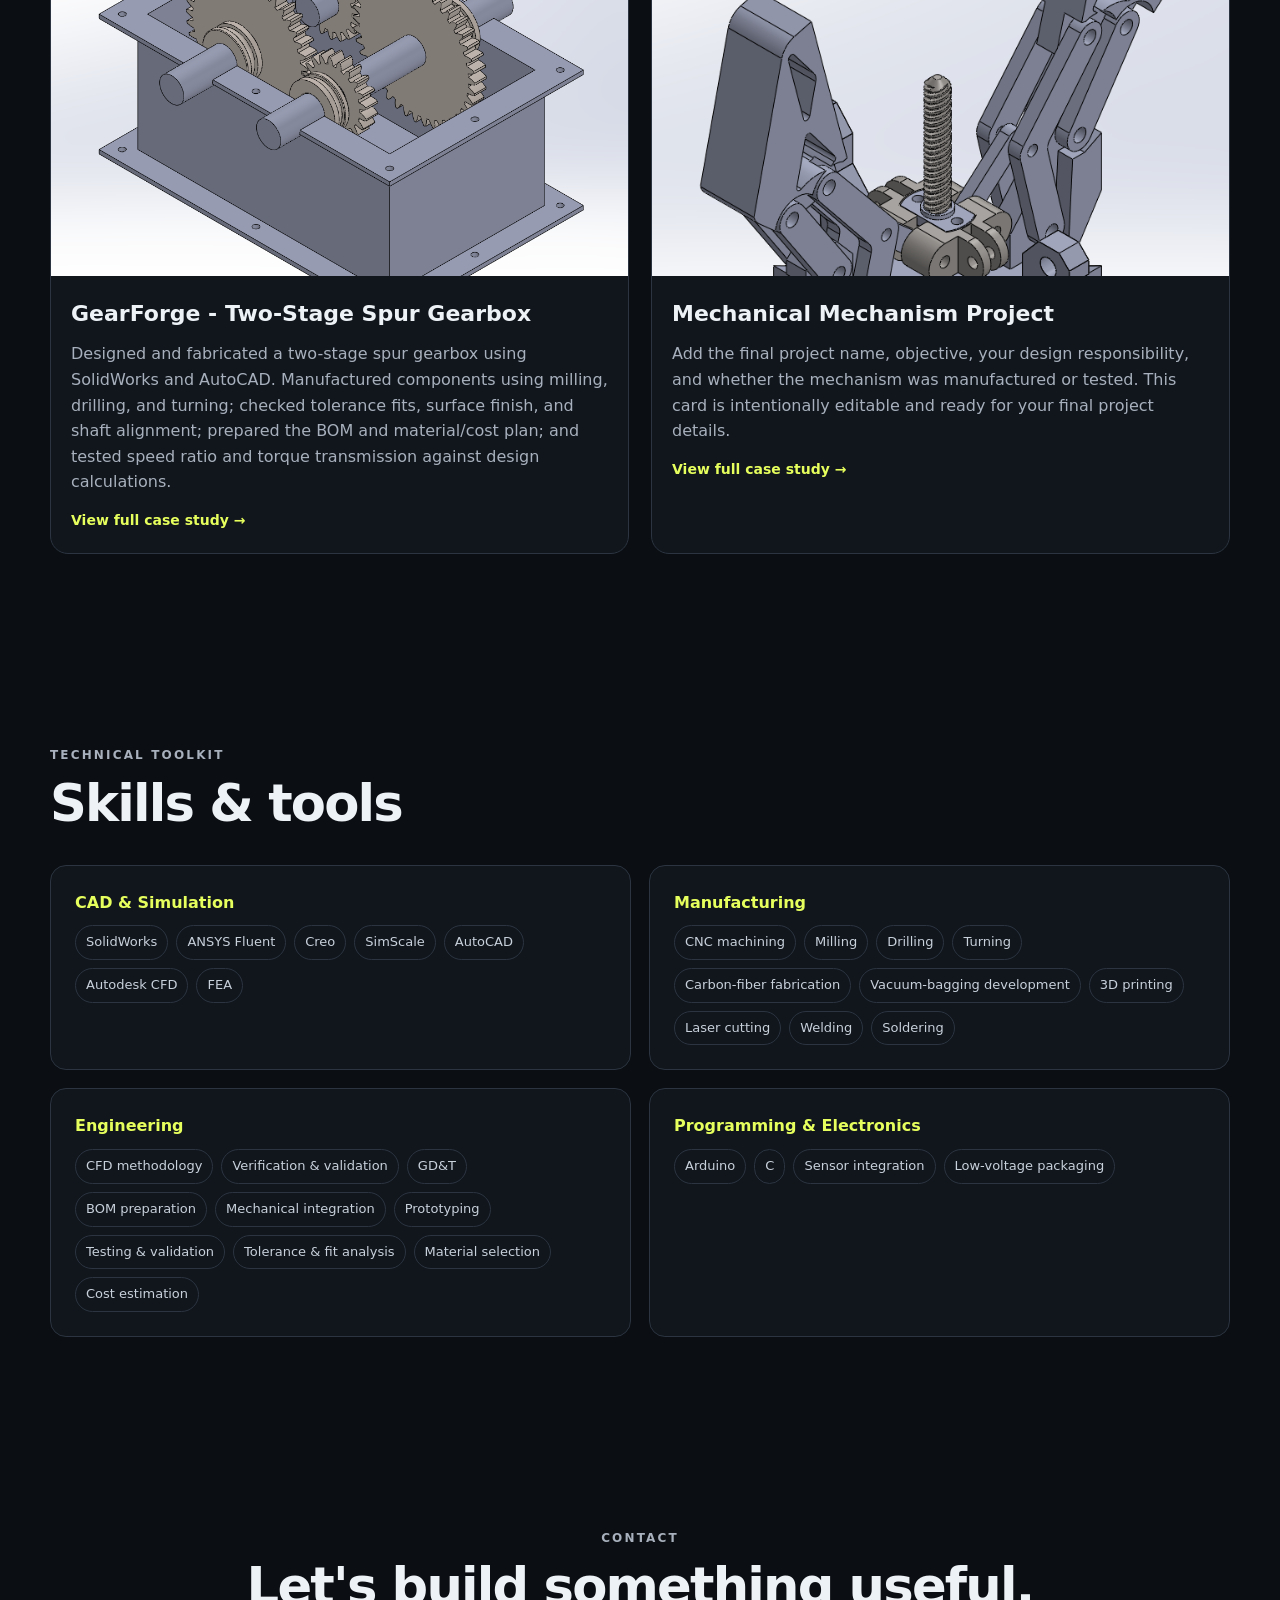
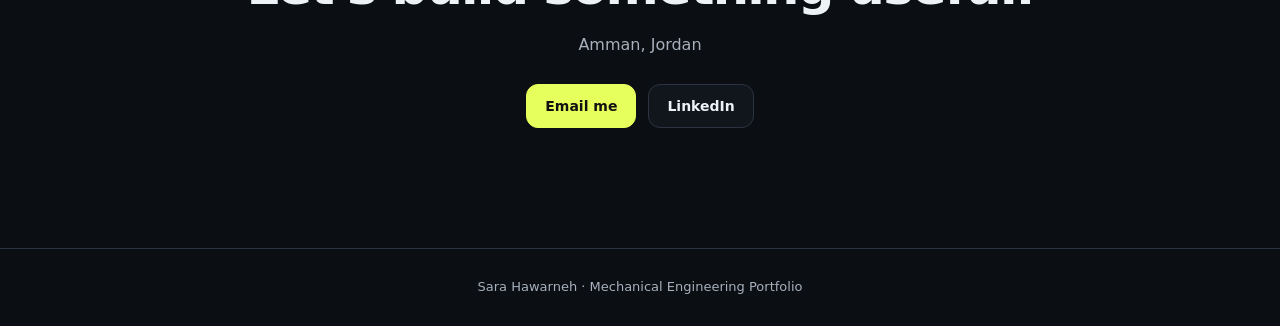
==== commit 036b9b29: "Use original uncropped team photo on homepage" ====
--- a/index.html
+++ b/index.html
@@ -5,7 +5,7 @@
   <meta name="viewport" content="width=device-width, initial-scale=1" />
   <meta name="description" content="Sara Hawarneh - Mechanical Engineering Portfolio" />
   <title>Sara Hawarneh | Engineering Portfolio</title>
-  <link rel="stylesheet" href="styles.css?v=20260918-1915" />
+  <link rel="stylesheet" href="styles.css?v=20260918-1935" />
 </head>
 <body>
   <header class="site-header">
--- a/styles.css
+++ b/styles.css
@@ -76,3 +76,6 @@
 .home-team-image { border:1px solid var(--line); border-radius:22px; overflow:hidden; background:var(--panel); }
 .home-team-image img { width:100%; aspect-ratio:16/9; object-fit:cover; object-position:center 45%; display:block; }
 @media (max-width:820px){ .home-team-photo{grid-template-columns:1fr;} }
+
+/* 2026-09-18 image refresh */
+.home-team-image img { object-fit: cover; object-position: center 48%; image-rendering: auto; }
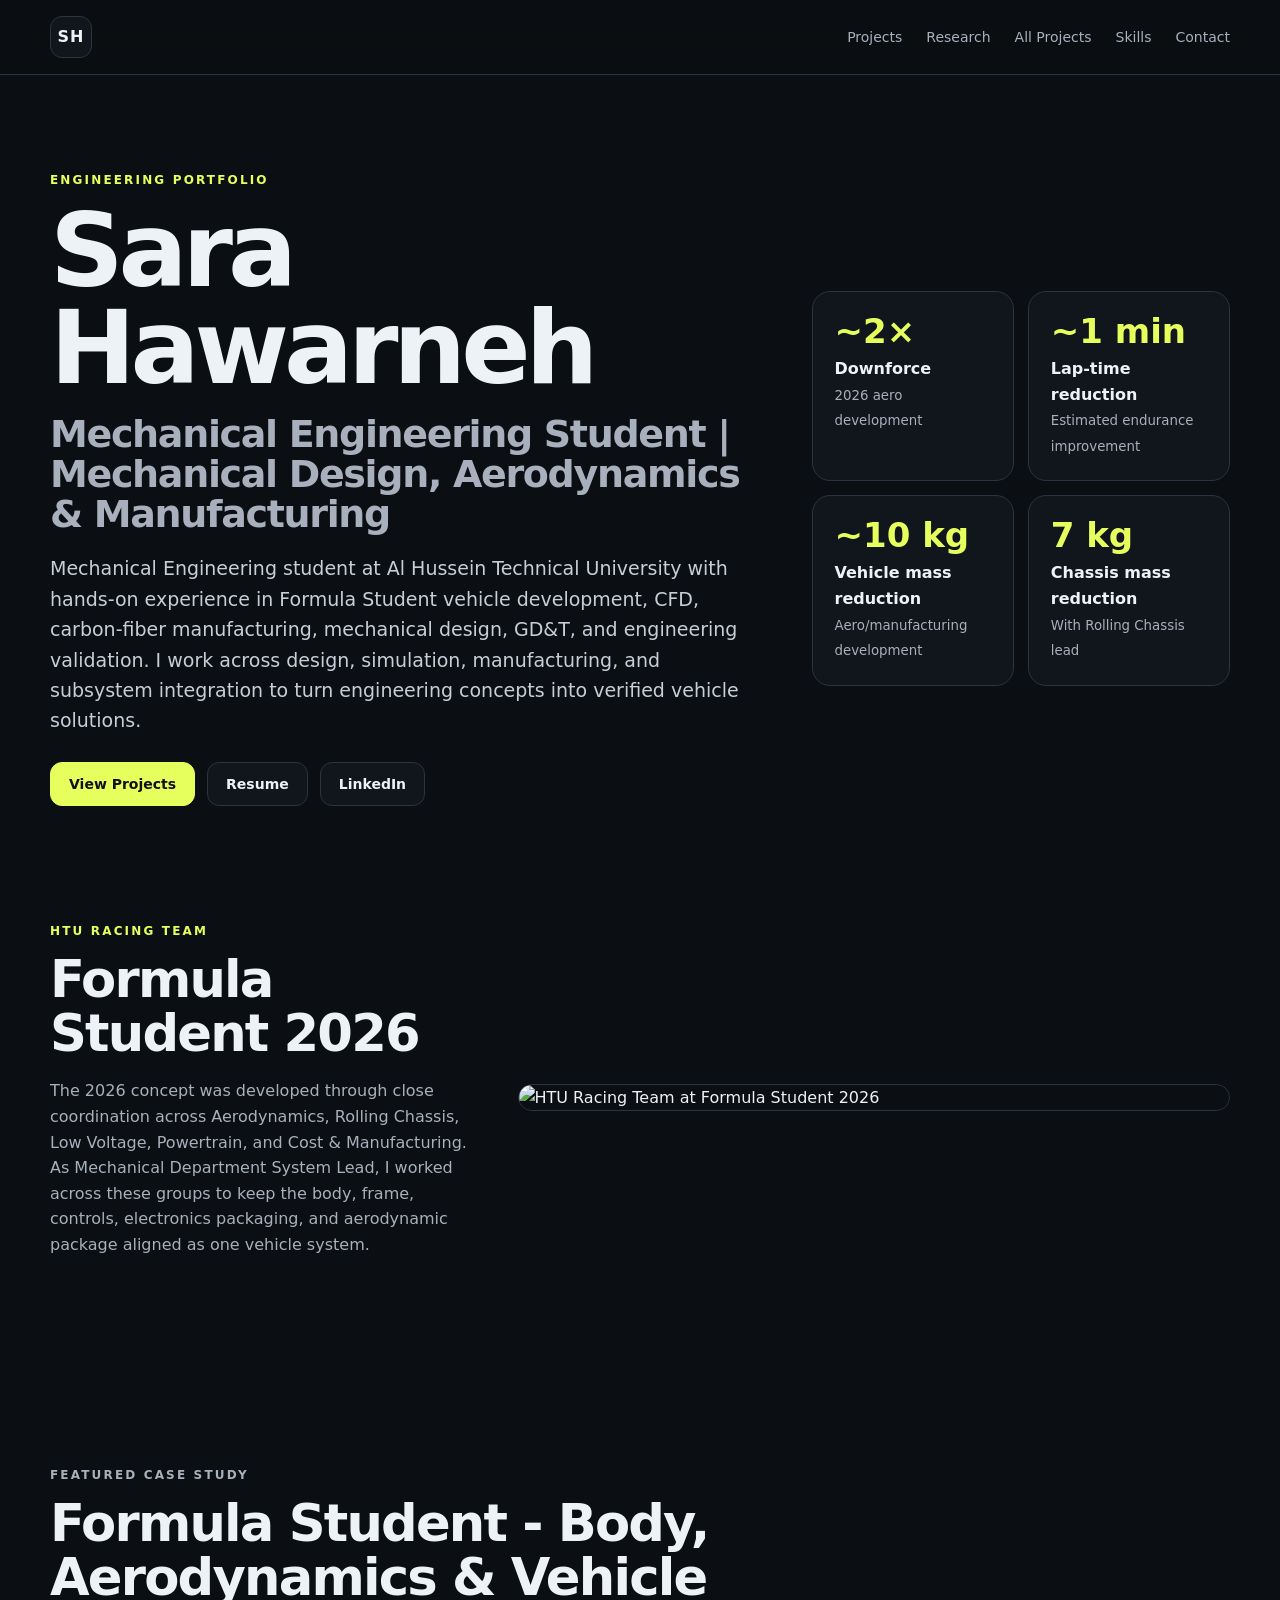
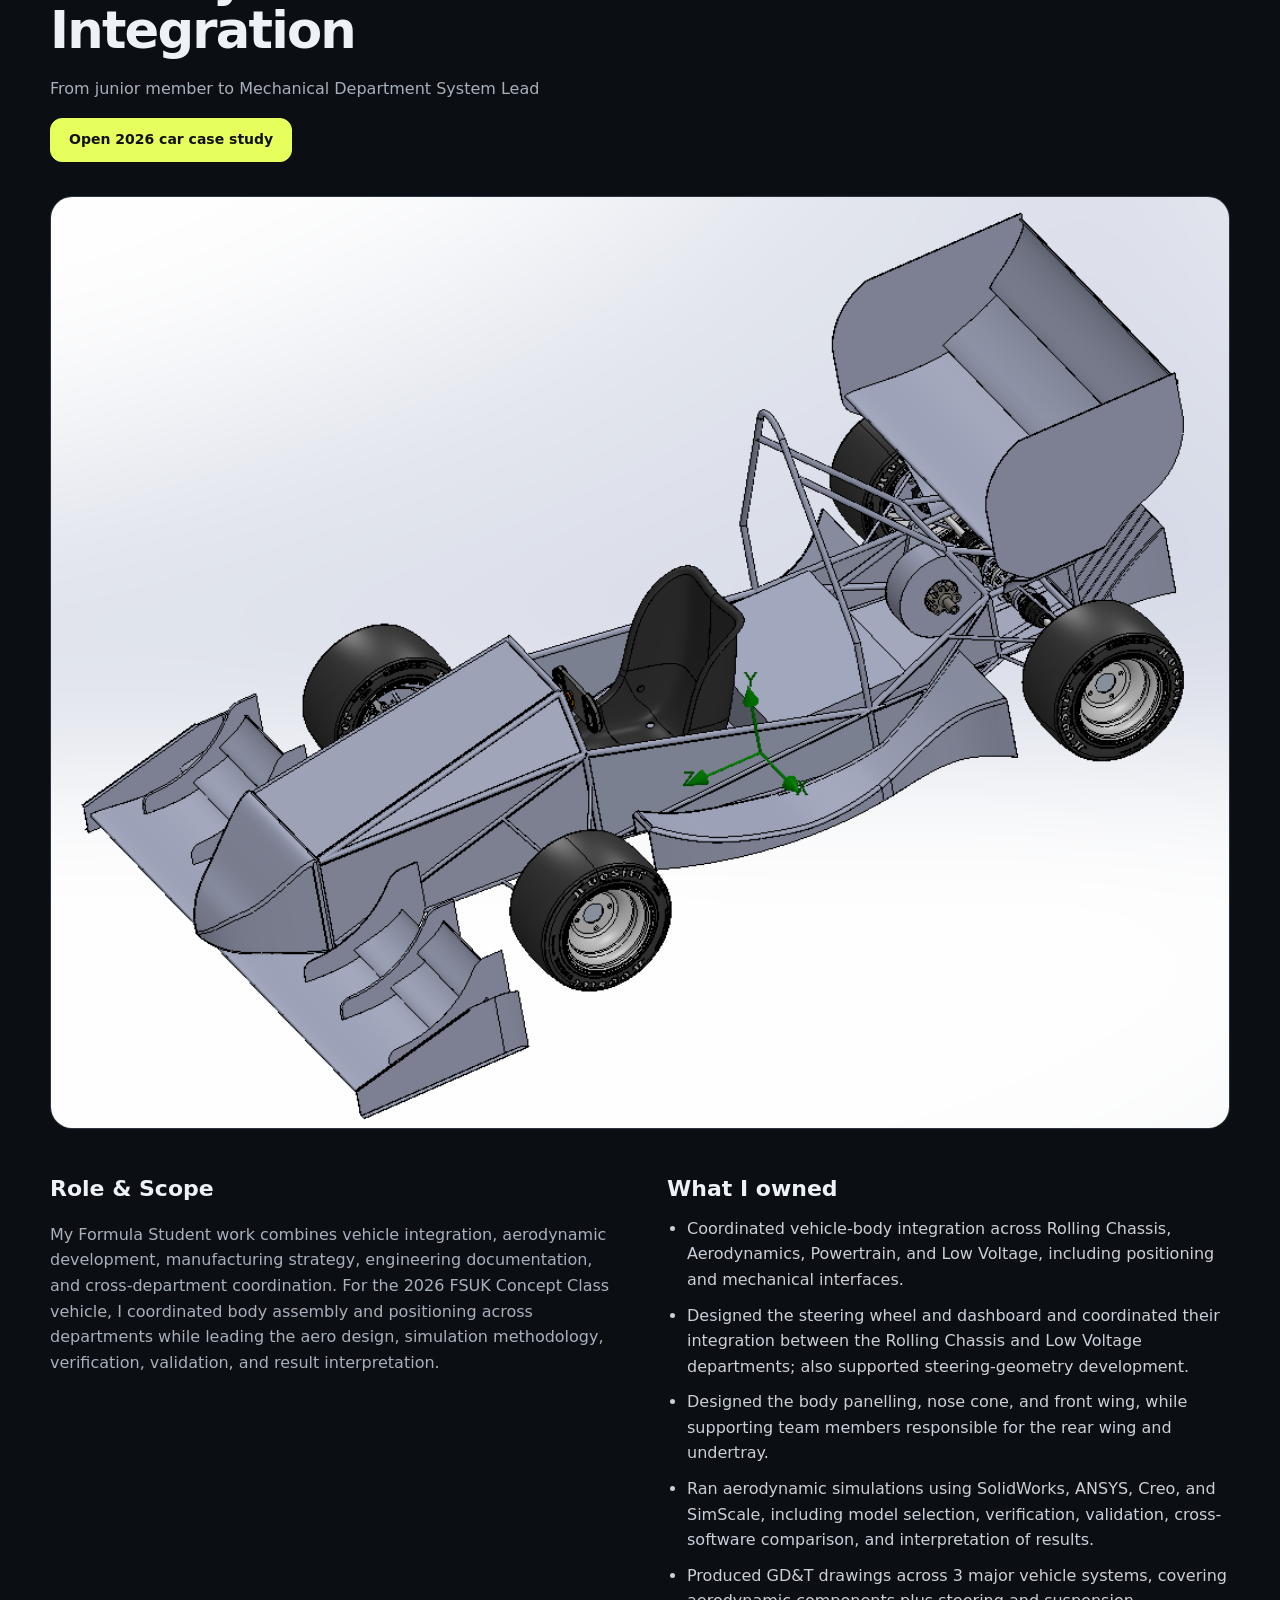
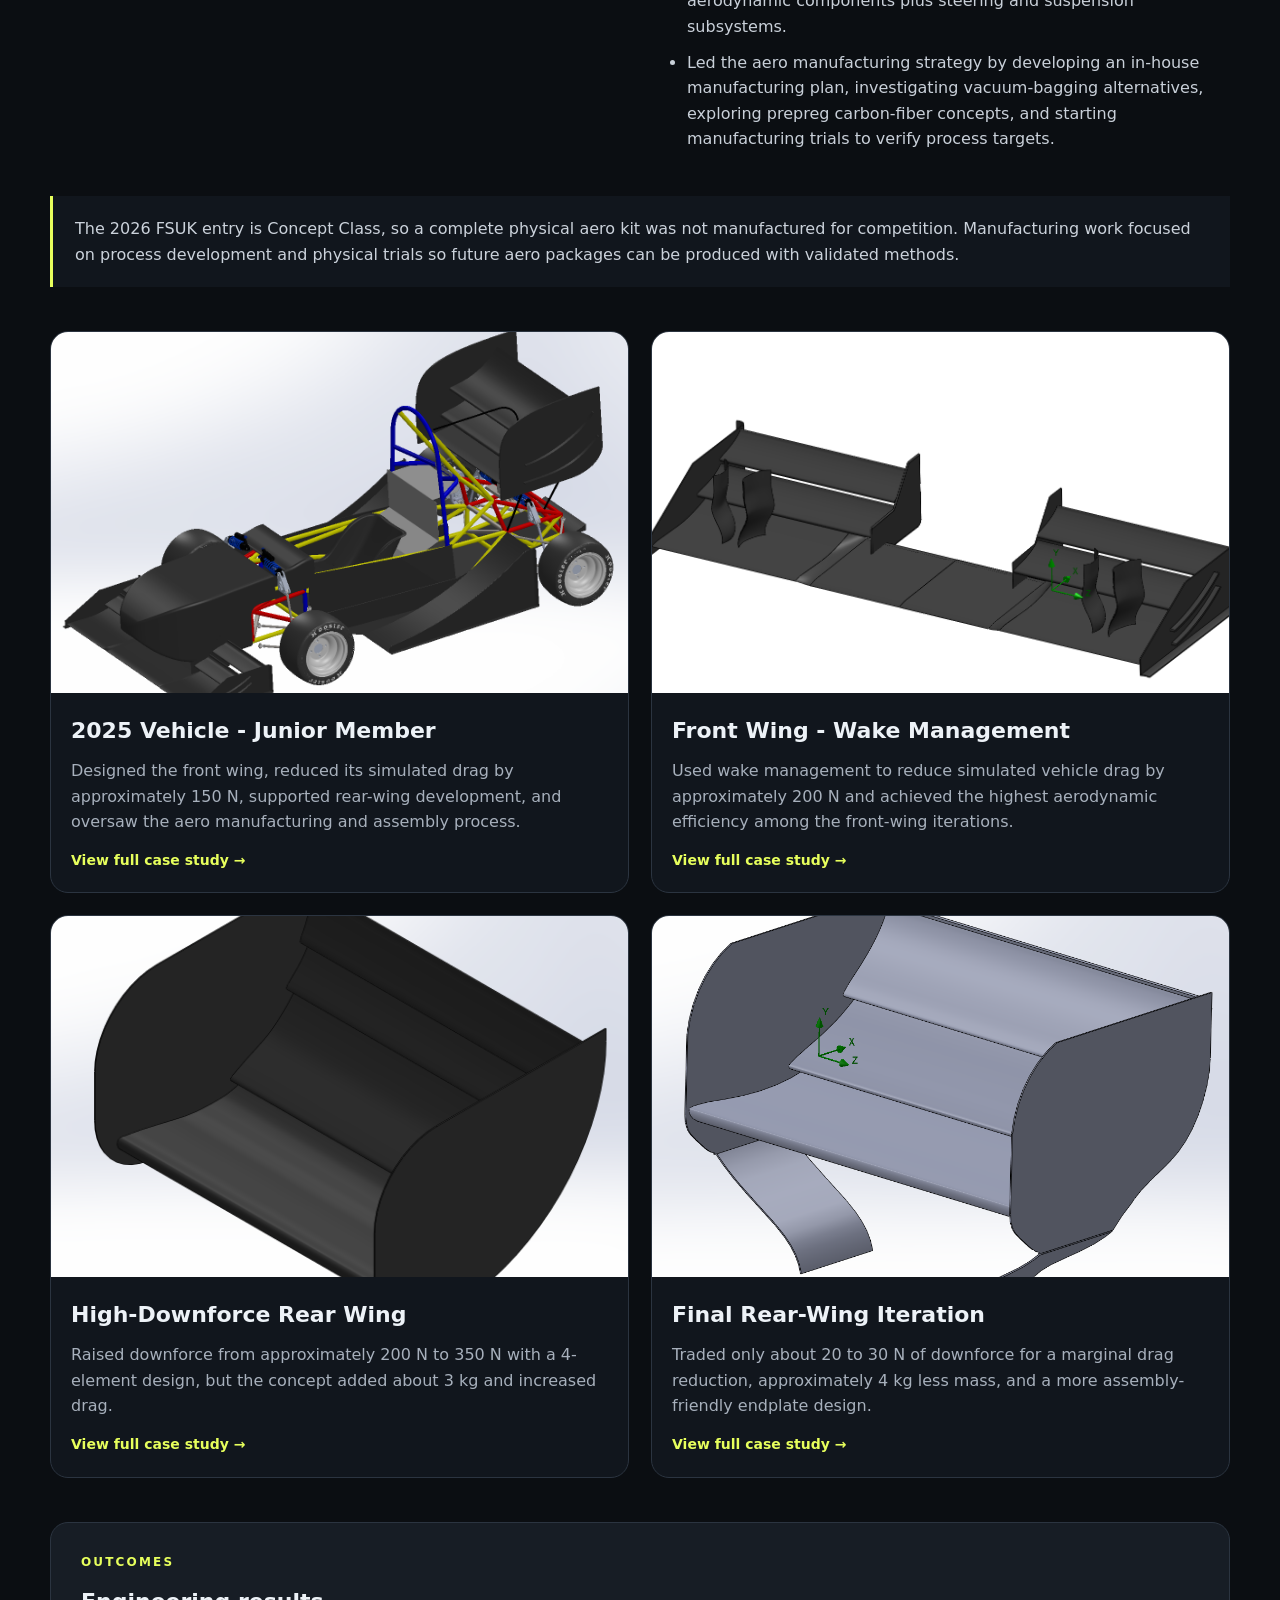
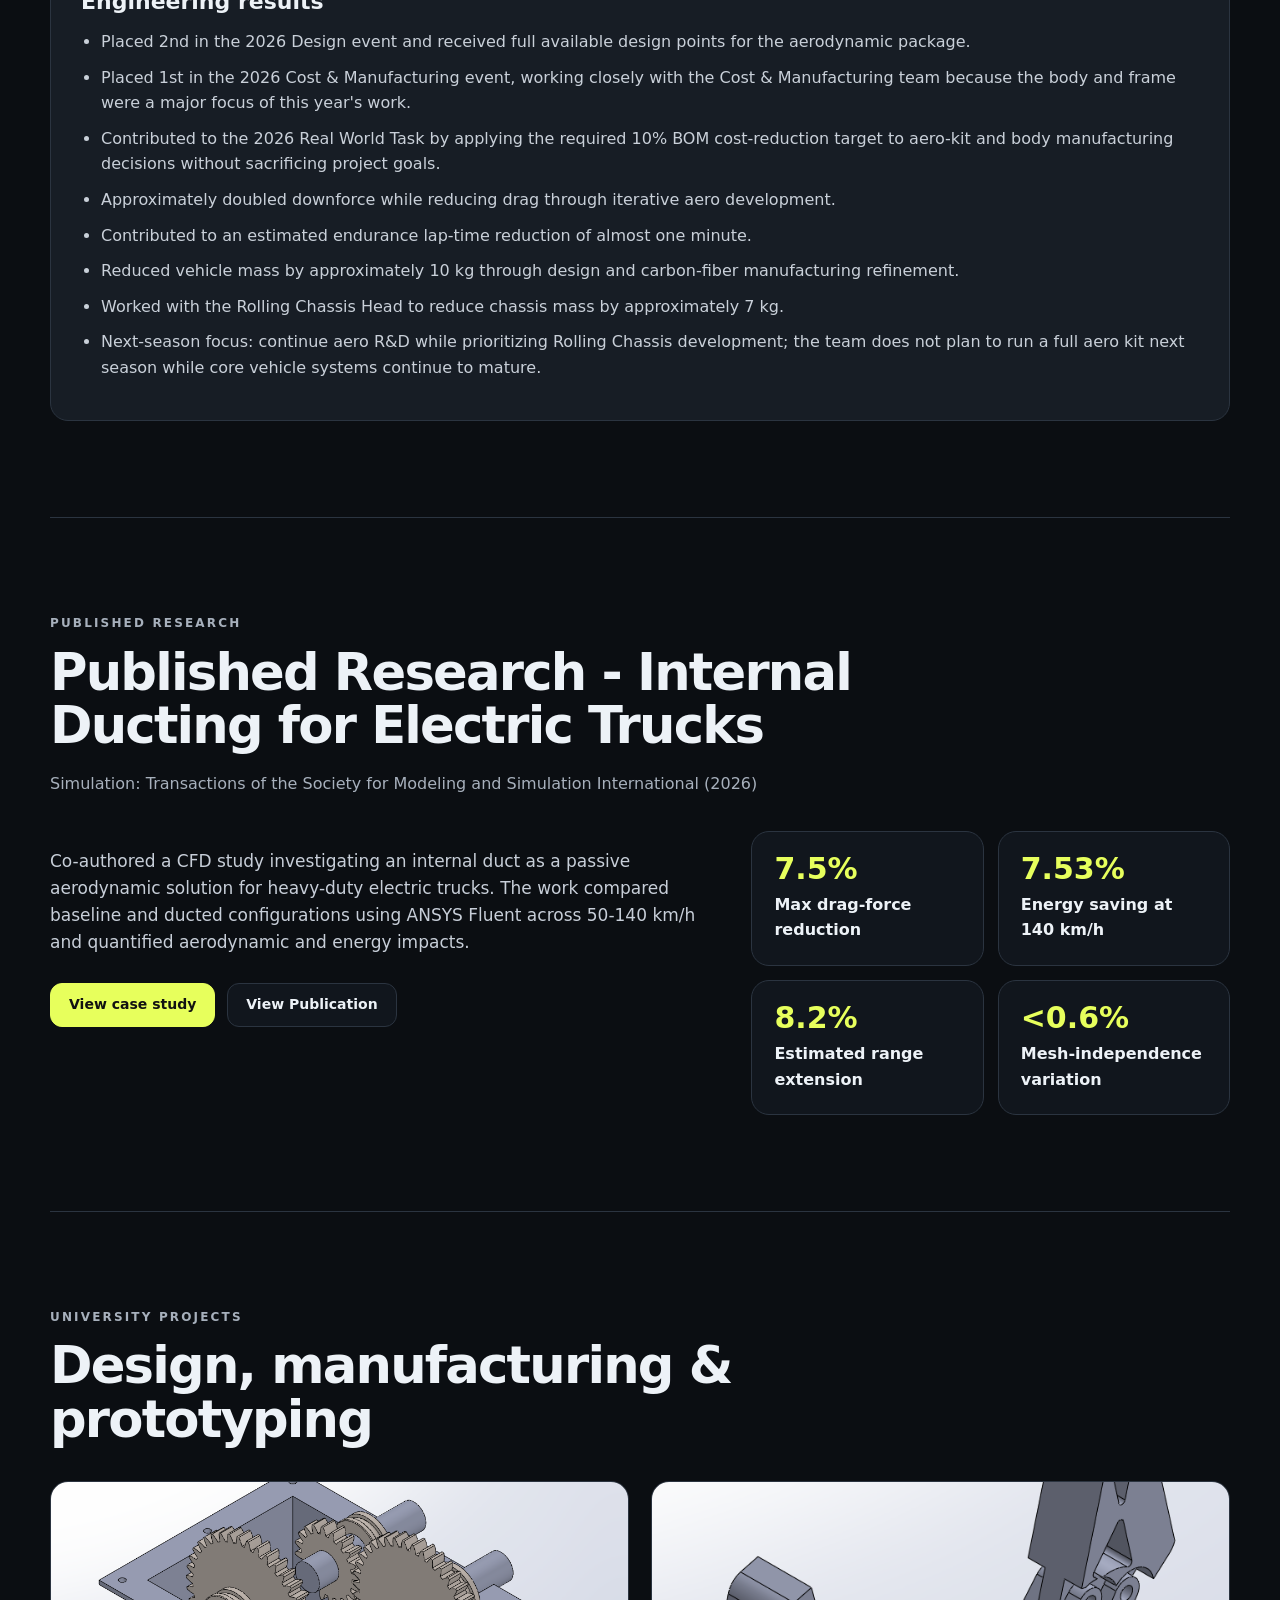
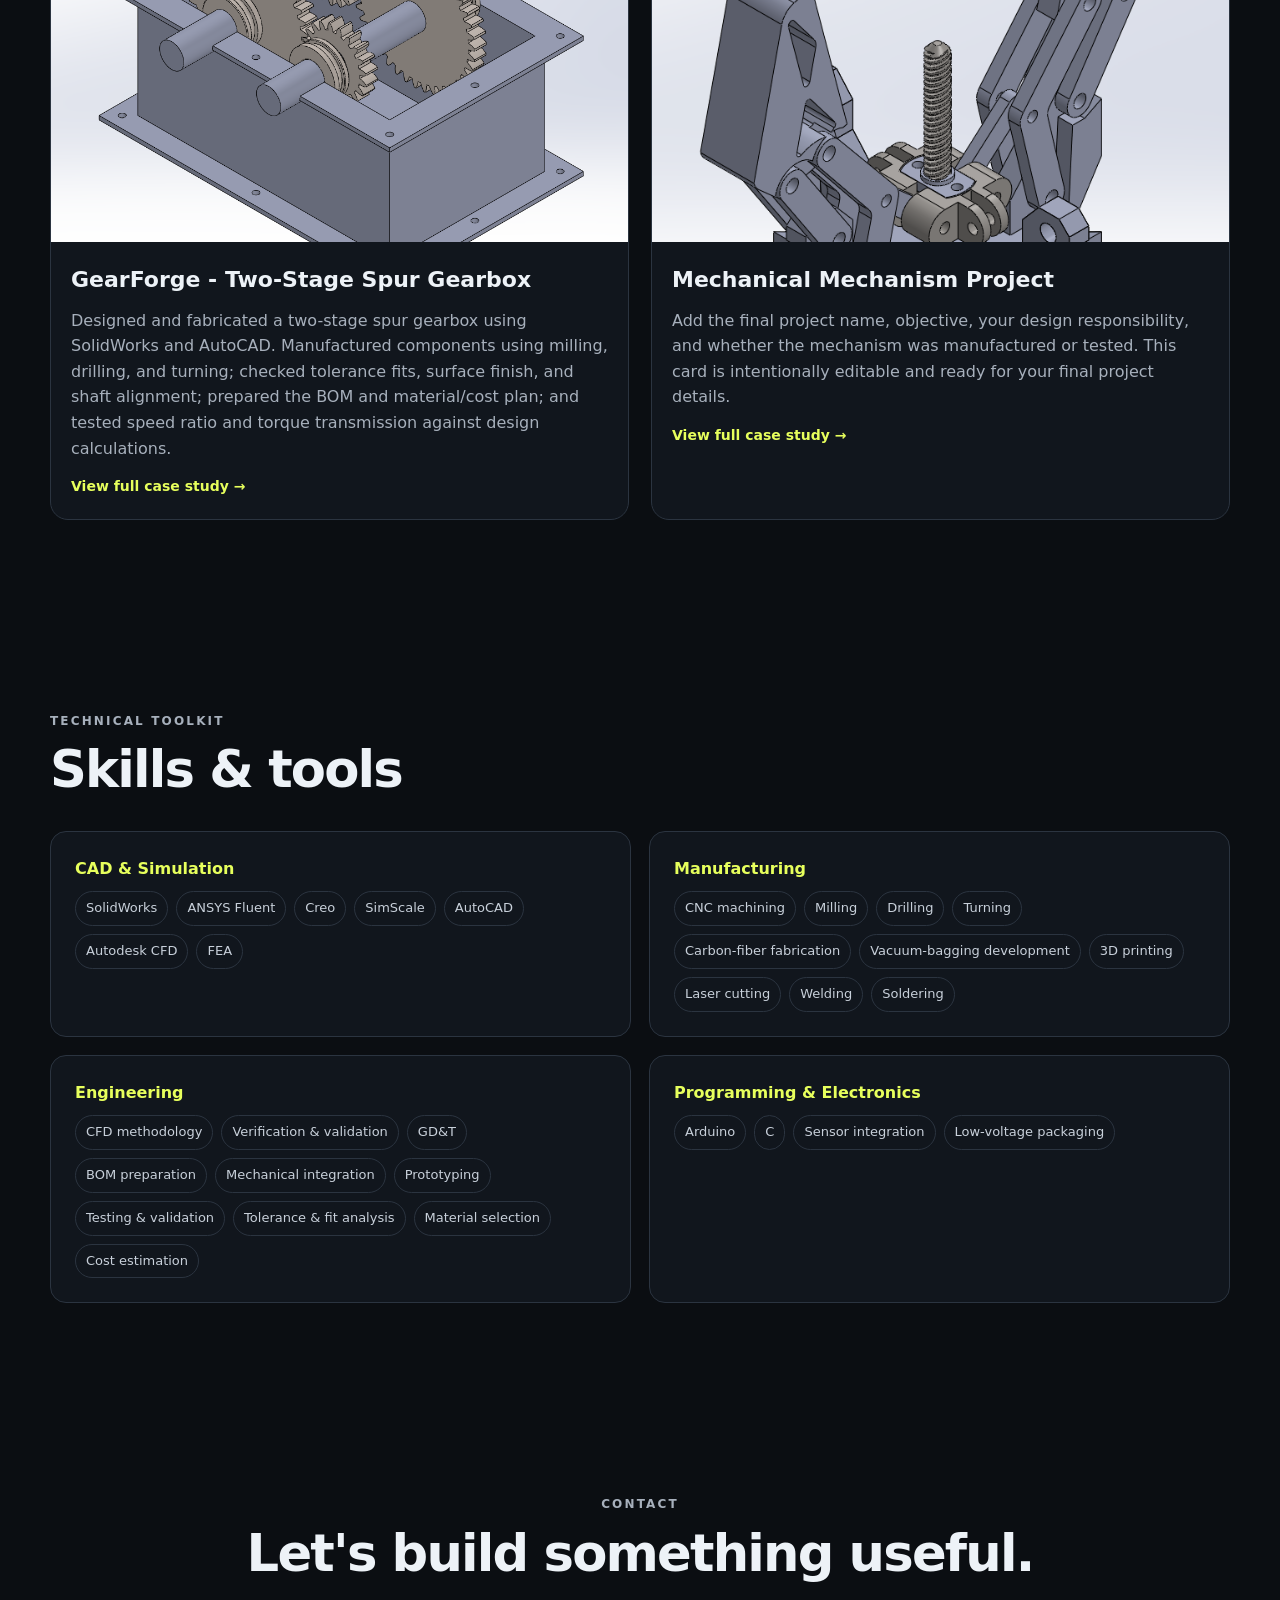
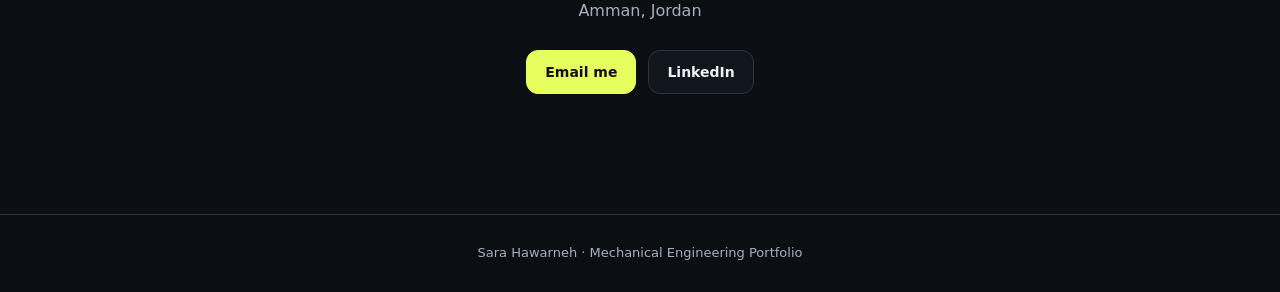
==== commit ddff1f5a: "Use uncropped original team photo on homepage" ====
--- a/index.html
+++ b/index.html
@@ -2,10 +2,13 @@
 <html lang="en">
 <head>
   <meta charset="utf-8" />
+  <meta http-equiv="Cache-Control" content="no-cache, no-store, must-revalidate" />
+  <meta http-equiv="Pragma" content="no-cache" />
+  <meta http-equiv="Expires" content="0" />
   <meta name="viewport" content="width=device-width, initial-scale=1" />
   <meta name="description" content="Sara Hawarneh - Mechanical Engineering Portfolio" />
   <title>Sara Hawarneh | Engineering Portfolio</title>
-  <link rel="stylesheet" href="styles.css?v=20260918-1935" />
+  <link rel="stylesheet" href="styles.css?v=20260918-2000" />
 </head>
 <body>
   <header class="site-header">
@@ -41,14 +44,14 @@
         <h2>Formula Student 2026</h2>
         <p>The 2026 concept was developed through close coordination across Aerodynamics, Rolling Chassis, Low Voltage, Powertrain, and Cost & Manufacturing. As Mechanical Department System Lead, I worked across these groups to keep the body, frame, controls, electronics packaging, and aerodynamic package aligned as one vehicle system.</p>
       </div>
-      <div class="home-team-image"><img src="WhatsApp%20Image%202026-09-18%20at%2018.22.55.jpeg?v=5" alt="HTU Racing Team at Formula Student 2026" /></div>
+      <div class="home-team-image"><img src="https://raw.githubusercontent.com/SOS12345tyu/Portfolio/main/WhatsApp%20Image%202026-09-18%20at%2018.22.55.jpeg?v=7" alt="HTU Racing Team at Formula Student 2026" style="width:100%;height:auto;max-height:none;aspect-ratio:auto;object-fit:contain;object-position:center;display:block;border-radius:22px;" /></div>
     </section>
 
     <section id="formula" class="case-study section-shell">
       <div class="section-heading">
         <p class="eyebrow">FEATURED CASE STUDY</p>
         <h2 id="fsTitle"></h2>
-        <p id="fsSubtitle"></p><p><a class="button primary" href="projects/2026-formula-student.html">Open 2026 car case study</a></p>
+        <p id="fsSubtitle"></p><p><a class="button primary" href="projects/2026-formula-student.html?v=7">Open 2026 car case study</a></p>
       </div>
       <div class="hero-visual"><img id="fsHero" alt="2026 Formula Student body assembly" /></div>
       <div class="two-col narrative">
--- a/styles.css
+++ b/styles.css
@@ -79,3 +79,22 @@
 
 /* 2026-09-18 image refresh */
 .home-team-image img { object-fit: cover; object-position: center 48%; image-rendering: auto; }
+
+/* image display fixes */
+.home-team-photo { grid-template-columns: .75fr 1.25fr; }
+.home-team-image { display:flex; justify-content:center; align-items:center; padding:0; background:transparent; border:none; }
+.home-team-image img {
+  width:auto;
+  max-width:100%;
+  height:auto;
+  max-height:760px;
+  aspect-ratio:auto;
+  object-fit:contain;
+  object-position:center;
+  border:1px solid var(--line);
+  border-radius:22px;
+}
+@media (max-width:820px){
+  .home-team-photo{grid-template-columns:1fr;}
+  .home-team-image img{max-height:none;width:100%;}
+}
